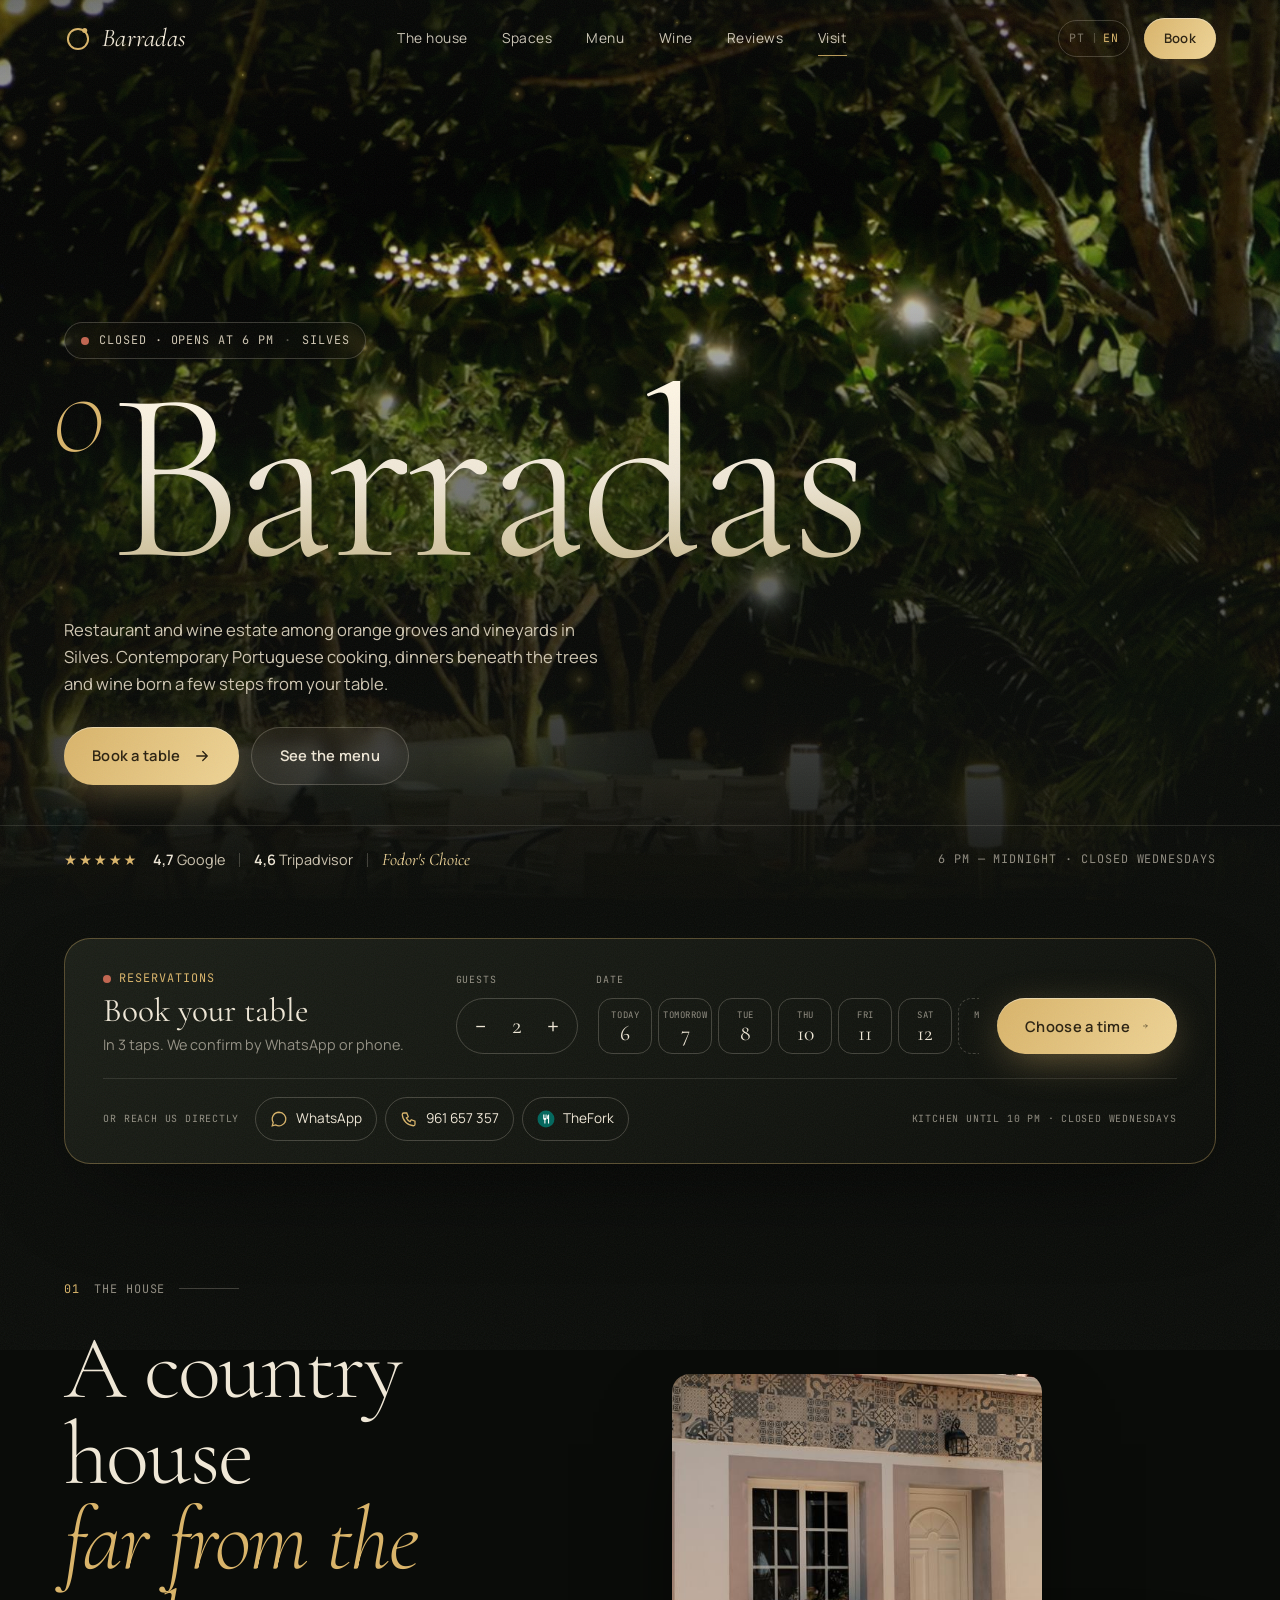
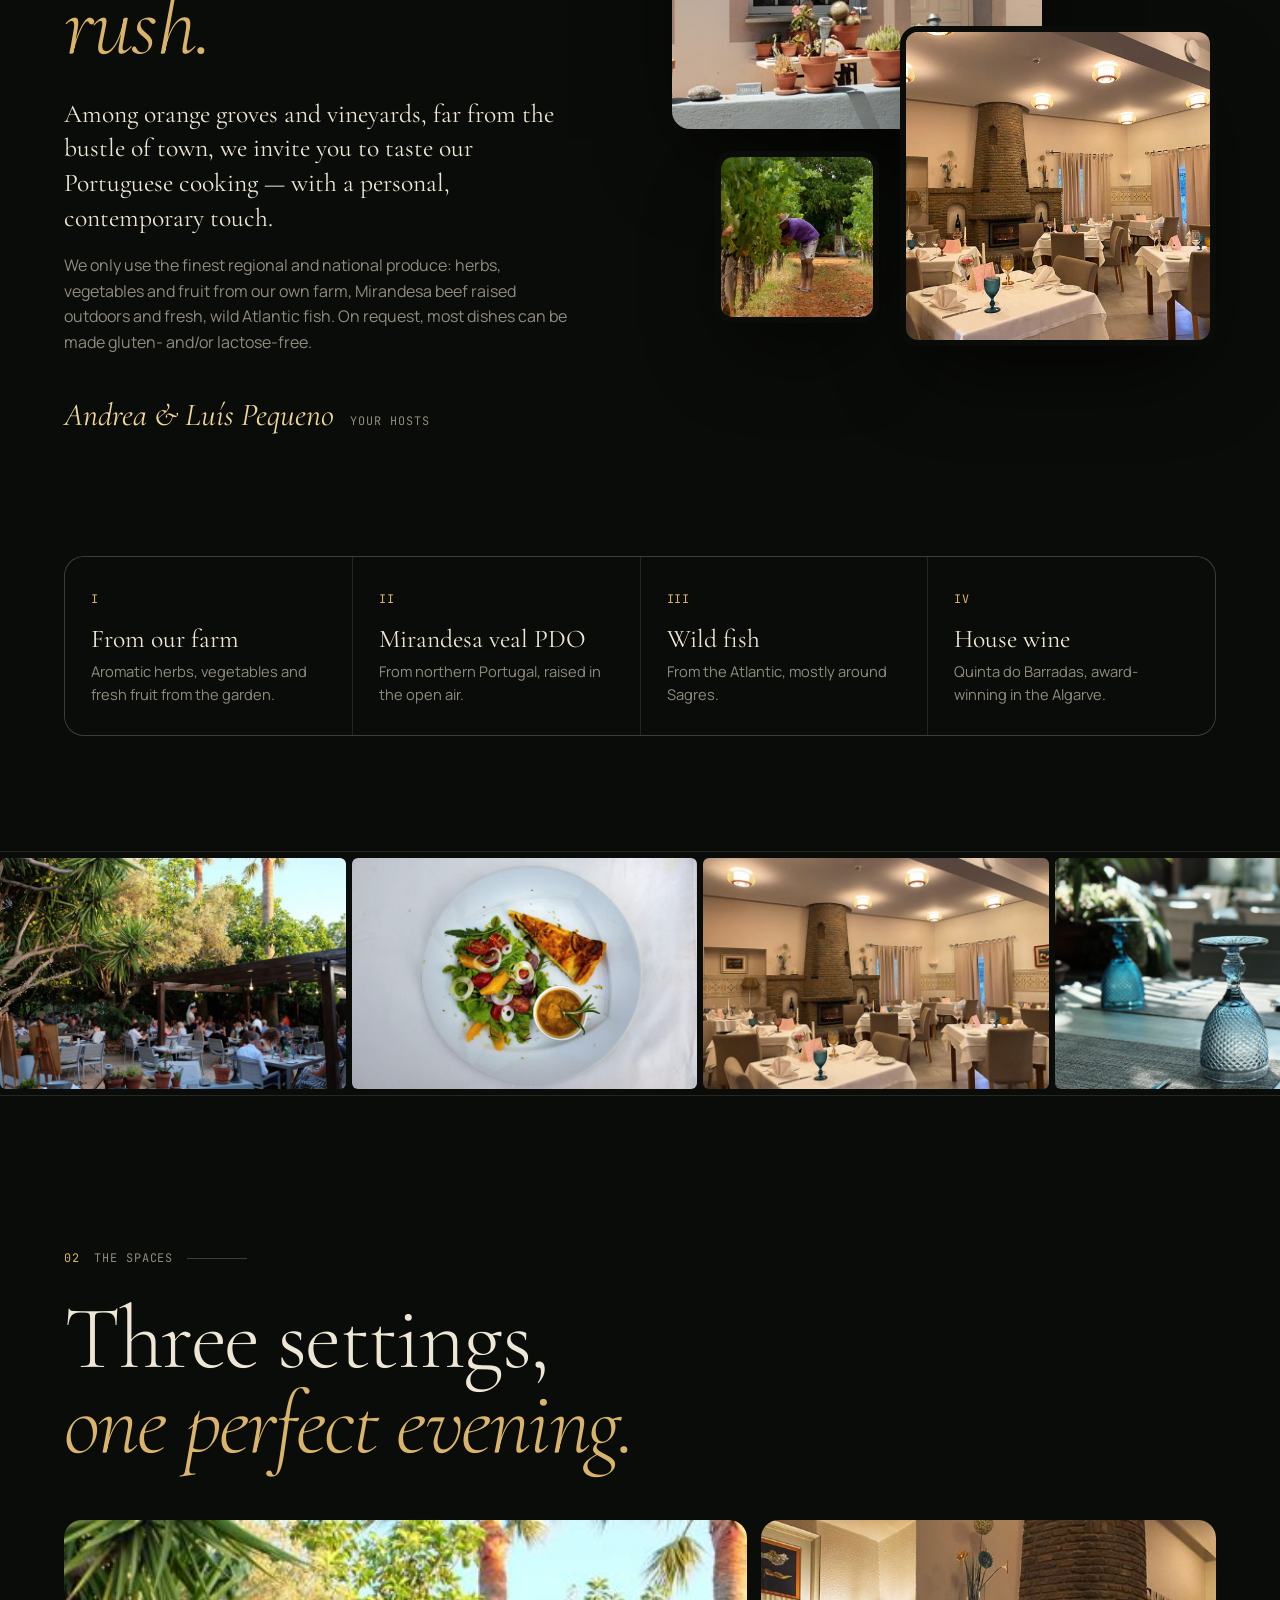
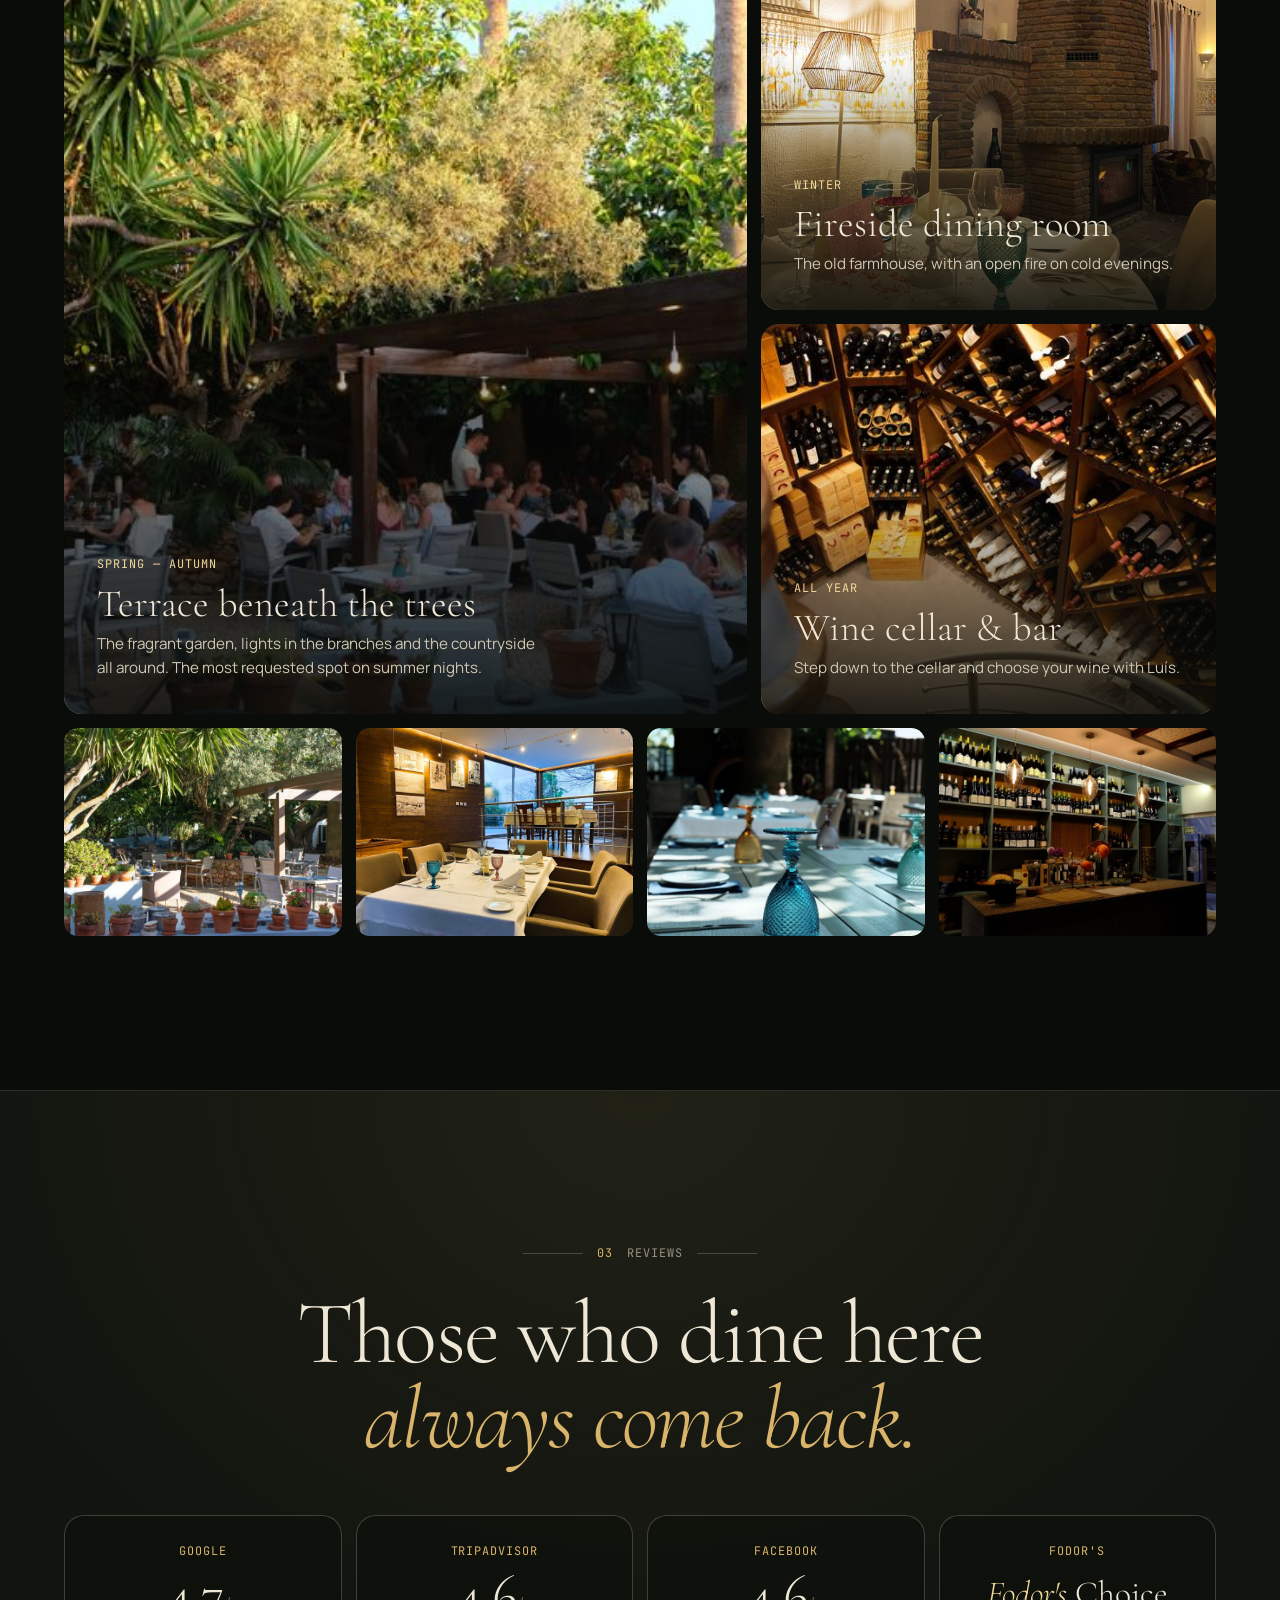
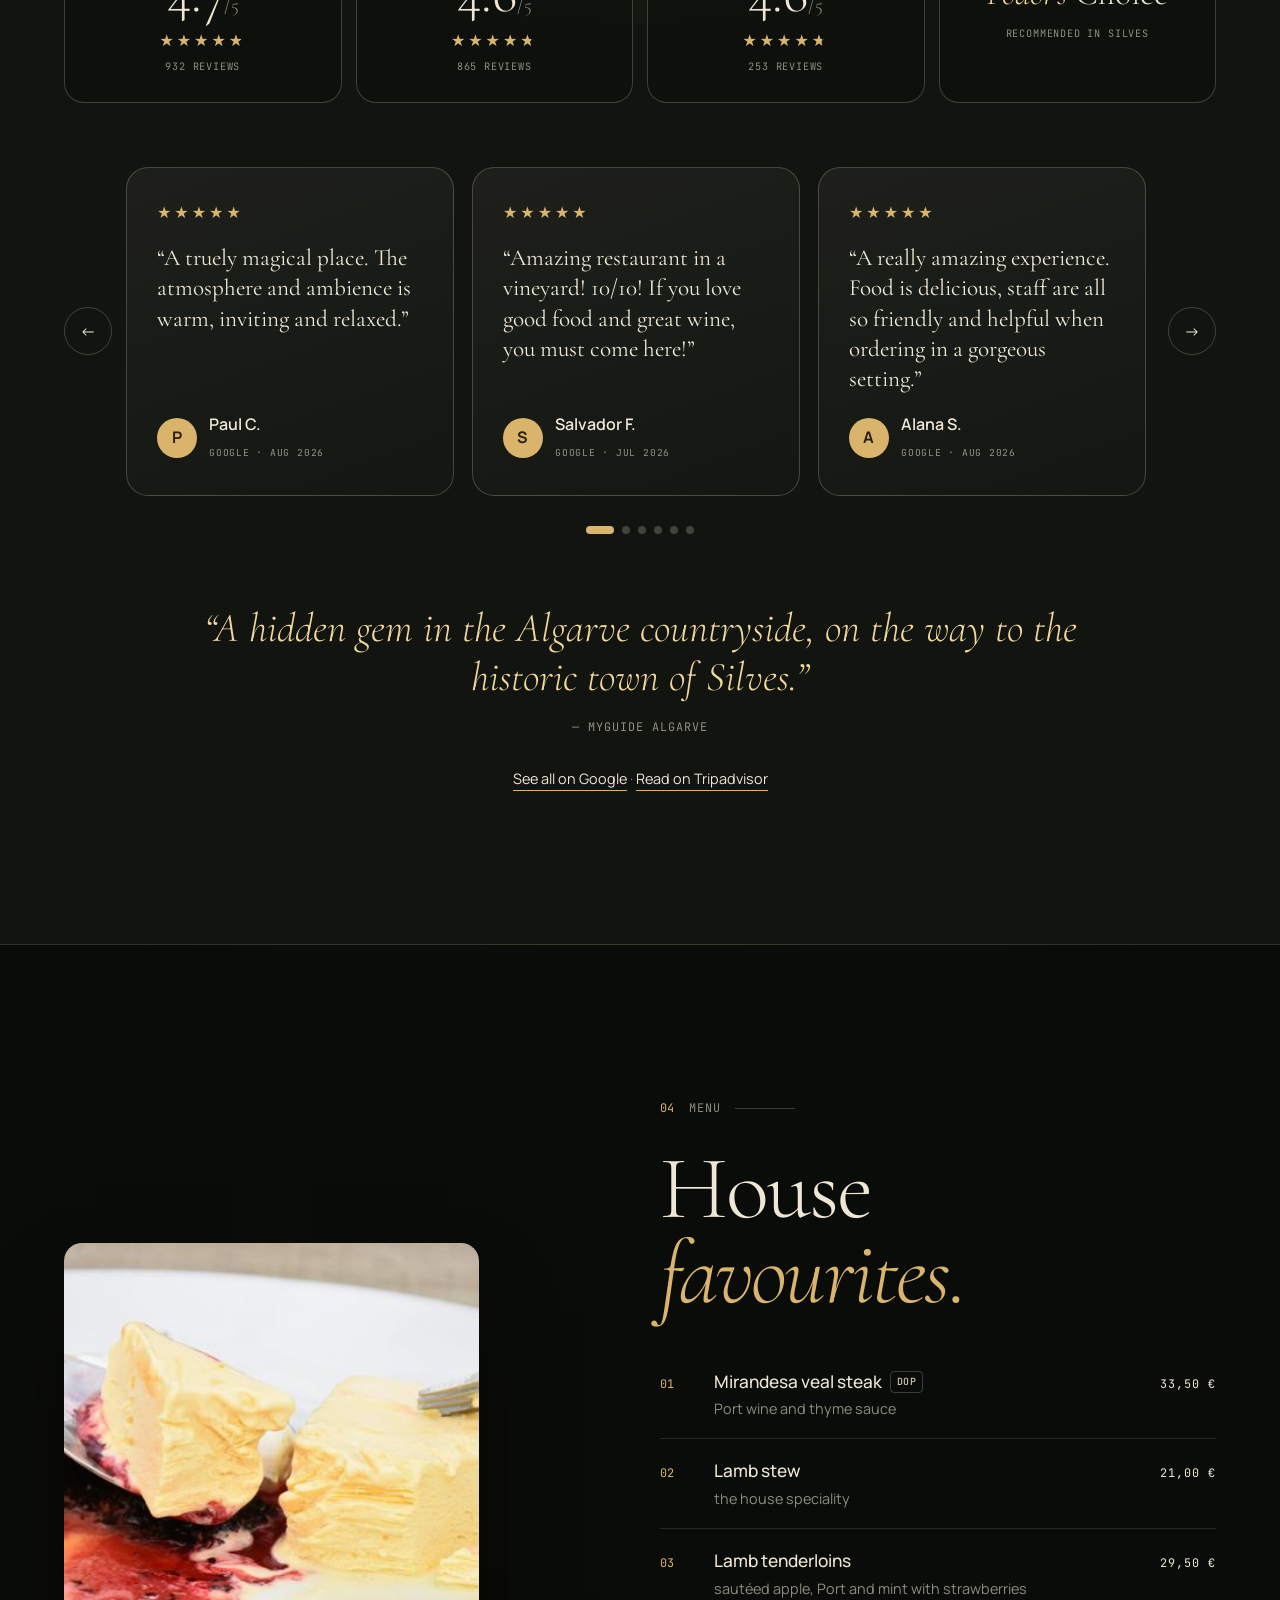
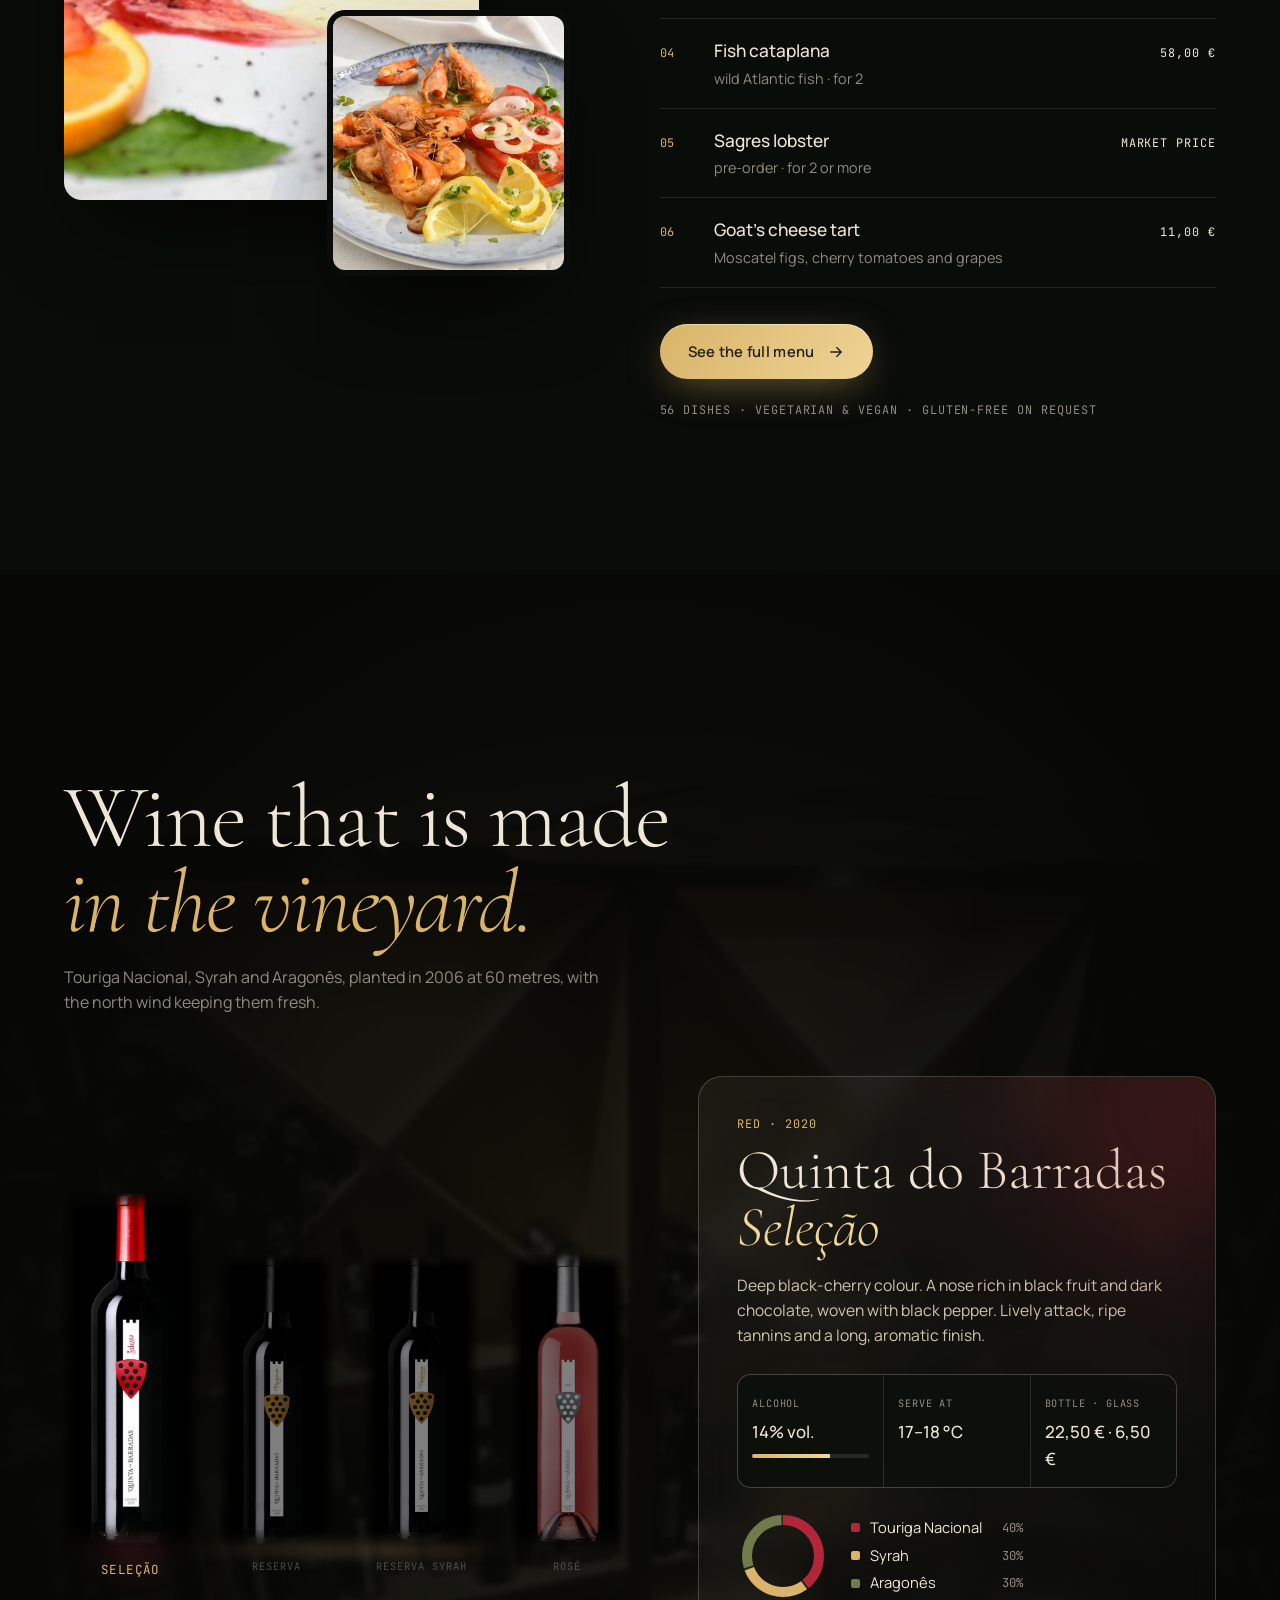
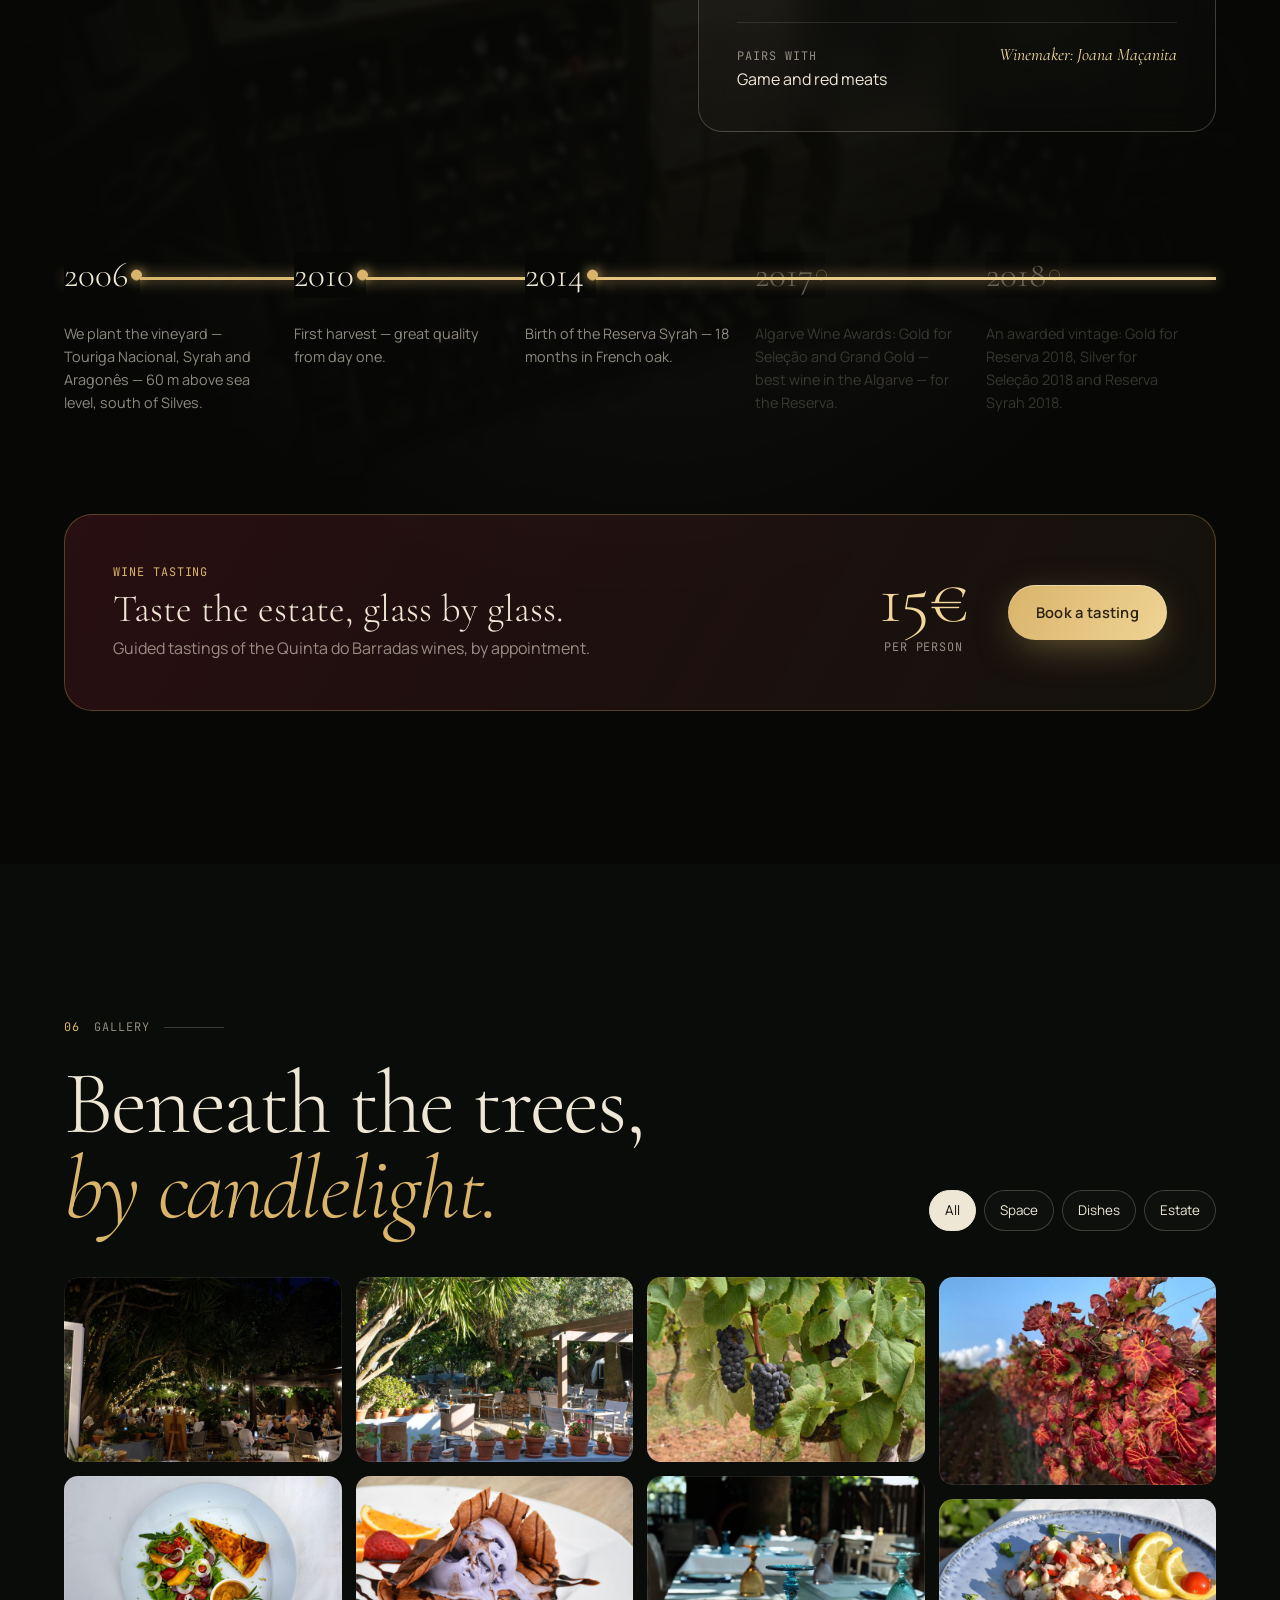
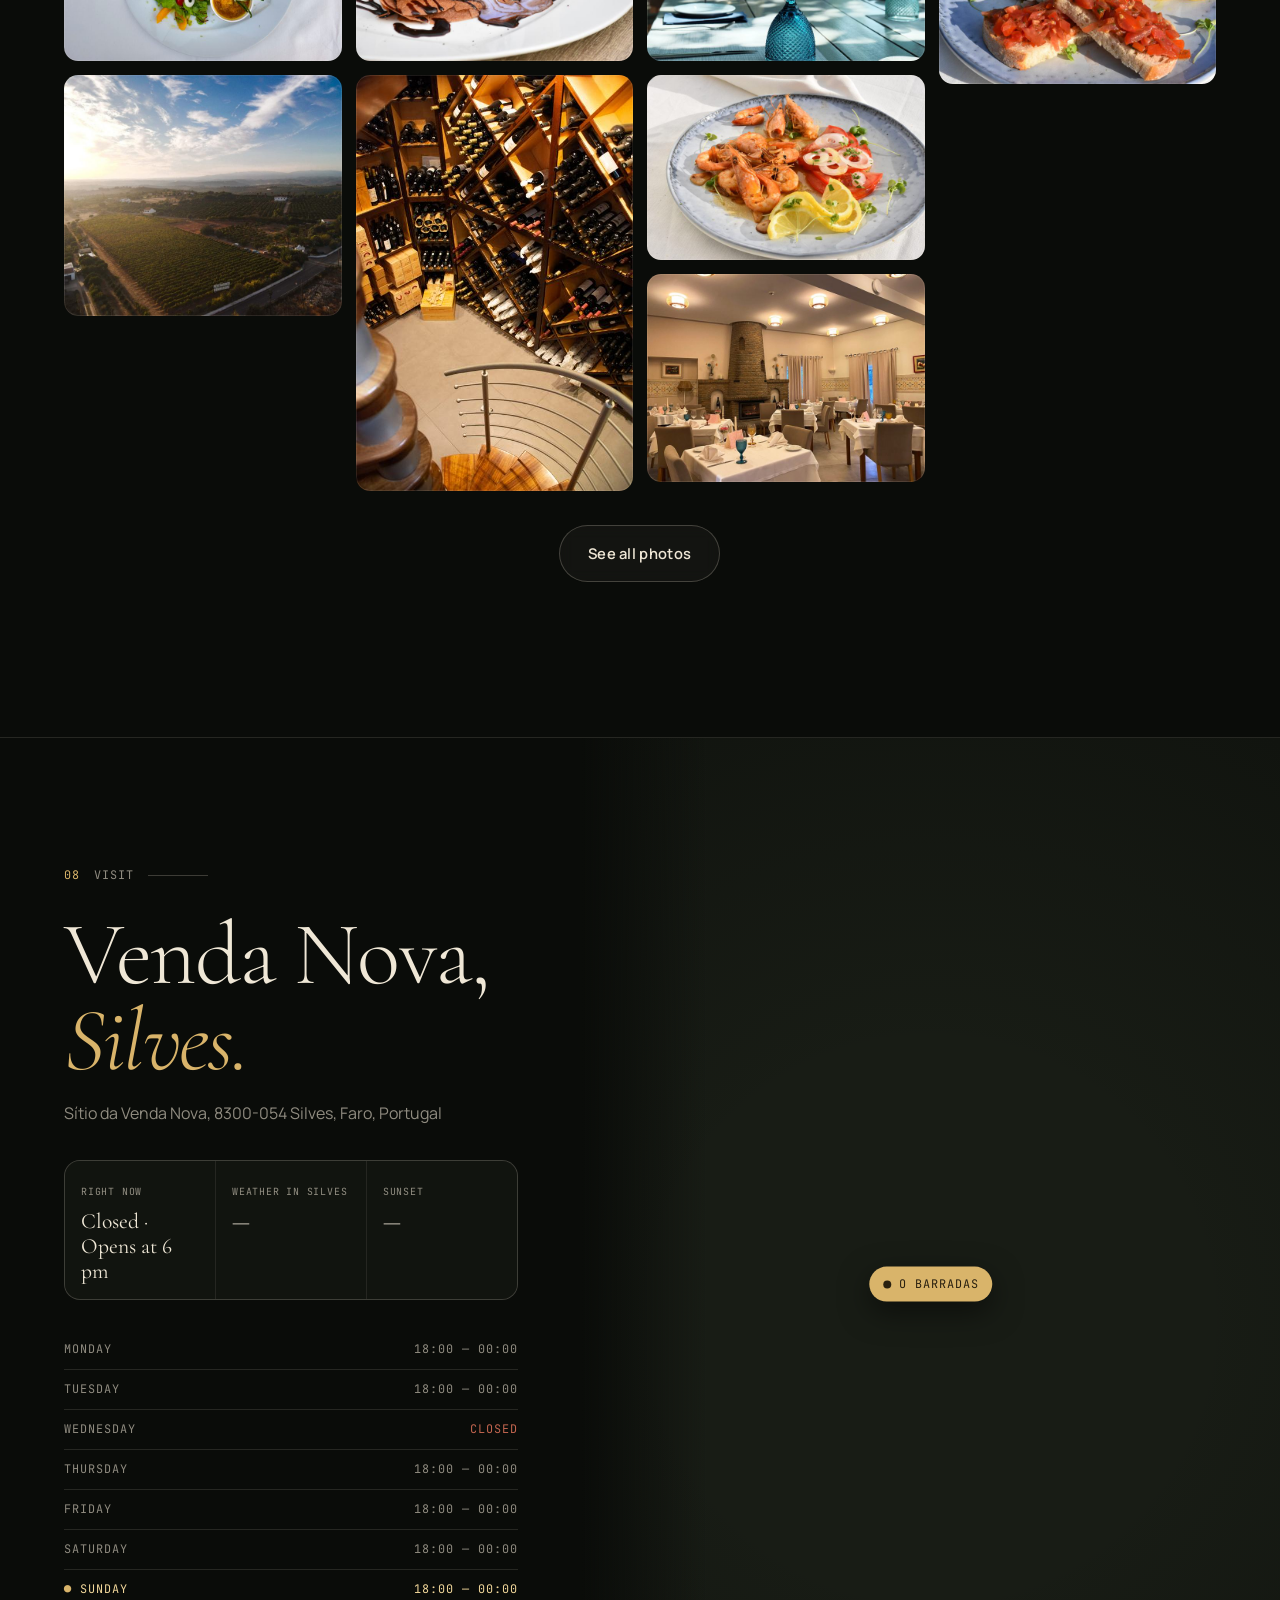
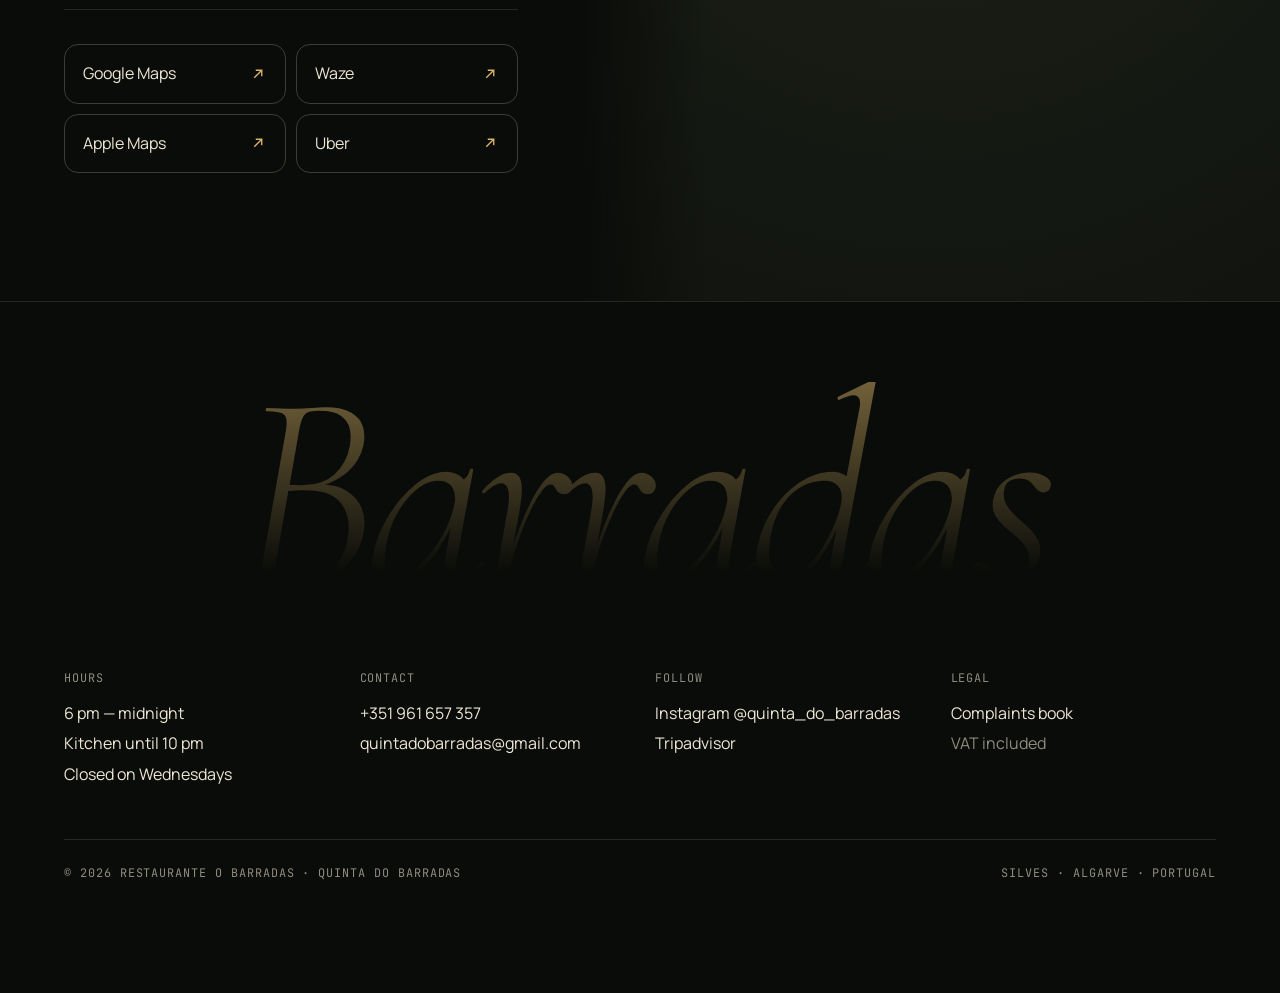
==== index.html @ fb58afef "feat: O Barradas — proposta de redesign (v3) Co-Authored-By: Claude Opus 5.5 <noreply@anthropic.com>" ====
<!doctype html>
<html lang="pt-PT">
<head>
<meta charset="utf-8">
<meta name="viewport" content="width=device-width, initial-scale=1, viewport-fit=cover">
<title>O Barradas — Restaurante & Quinta · Silves, Algarve</title>
<meta name="robots" content="noindex, nofollow">
<meta name="description" content="Restaurante O Barradas, entre laranjais e vinhas em Silves, Algarve. Cozinha portuguesa contemporânea, vitela Mirandesa DOP, peixe selvagem de Sagres e vinhos da Quinta do Barradas. Reserve mesa online.">
<meta name="theme-color" content="#0a0c09">
<meta property="og:title" content="O Barradas — Restaurante & Quinta · Silves">
<meta property="og:description" content="Jantar sob as árvores, entre laranjais e vinhas. Cozinha portuguesa contemporânea e vinhos da casa premiados.">
<meta property="og:image" content="img/jardim-noite.jpg">
<meta property="og:type" content="restaurant">
<link rel="icon" href="data:image/svg+xml,%3Csvg xmlns='http://www.w3.org/2000/svg' viewBox='0 0 64 64'%3E%3Ccircle cx='32' cy='32' r='30' fill='%230a0c09'/%3E%3Ccircle cx='32' cy='32' r='14' fill='none' stroke='%23d9b46a' stroke-width='4'/%3E%3Ccircle cx='42' cy='20' r='5' fill='%23d9b46a'/%3E%3C/svg%3E">
<link rel="preconnect" href="https://fonts.googleapis.com">
<link rel="preconnect" href="https://fonts.gstatic.com" crossorigin>
<link href="https://fonts.googleapis.com/css2?family=Cormorant+Garamond:ital,wght@0,300;0,400;0,500;1,300;1,400;1,500&family=Manrope:wght@300;400;500;600;700&family=JetBrains+Mono:wght@400;500&display=swap" rel="stylesheet">
<link rel="stylesheet" href="css/style.css">
<script type="application/ld+json">
{
  "@context": "https://schema.org",
  "@type": "Restaurant",
  "name": "O Barradas",
  "alternateName": "Restaurante O Barradas · Quinta do Barradas",
  "url": "https://www.obarradas.com/",
  "image": "https://www.obarradas.com/img/jardim-noite.jpg",
  "telephone": "+351961657357",
  "email": "quintadobarradas@gmail.com",
  "servesCuisine": ["Portuguesa", "Contemporânea", "Peixe e marisco", "Vegetariana", "Vegan"],
  "priceRange": "€€€",
  "acceptsReservations": "True",
  "hasMenu": "https://www.obarradas.com/#ementa",
  "address": {"@type": "PostalAddress", "streetAddress": "Sítio da Venda Nova", "postalCode": "8300-054", "addressLocality": "Silves", "addressRegion": "Faro", "addressCountry": "PT"},
  "geo": {"@type": "GeoCoordinates", "latitude": 37.1640208, "longitude": -8.4463096},
  "openingHoursSpecification": [{"@type": "OpeningHoursSpecification", "dayOfWeek": ["Monday","Tuesday","Thursday","Friday","Saturday","Sunday"], "opens": "18:00", "closes": "23:59"}],
  "sameAs": ["https://www.instagram.com/quinta_do_barradas/"]
}
</script>
</head>
<body class="page-home">
<div class="grain" aria-hidden="true"></div>
<div class="cursor" aria-hidden="true"><span></span></div>

<div class="loader" id="loader" aria-hidden="true">
  <div class="loader__mark"><svg viewBox="0 0 100 100"><circle class="ring" cx="50" cy="50" r="40"/><circle class="dot" cx="72" cy="22" r="7"/></svg></div>
  <div class="loader__word">Barradas</div>
  <div class="loader__meta mono"><span>Silves</span><span id="loadPct">000</span><span>Algarve</span></div>
</div>

<header class="nav" id="nav">
  <a href="#top" class="brand" aria-label="O Barradas — início">
    <svg viewBox="0 0 100 100" class="brand__mark"><circle cx="50" cy="50" r="36" fill="none" stroke="currentColor" stroke-width="7"/><circle cx="74" cy="20" r="9" fill="currentColor"/></svg>
    <span class="brand__name">Barradas</span>
  </a>
  <nav class="nav__links" aria-label="Principal">
    <a href="#sobre" data-sec="sobre" data-i18n="nav.about">A casa</a>
    <a href="#espaco" data-sec="espaco" data-i18n="nav.space">Espaço</a>
    <a href="ementa.html" data-sec="menu-page" data-i18n="nav.menu">Ementa</a>
    <a href="#vinhos" data-sec="vinhos" data-i18n="nav.wine">Vinhos</a>
    <a href="#opinioes" data-sec="opinioes" data-i18n="nav.reviews">Opiniões</a>
    <a href="#visitar" data-sec="visitar" data-i18n="nav.visit">Visitar</a>
  </nav>
  <div class="nav__right">
    <button class="lang" id="langBtn" aria-label="Mudar idioma"><span data-l="pt">PT</span><i></i><span data-l="en">EN</span></button>
    <a href="#reservar" class="btn btn--gold btn--sm magnetic" data-i18n="cta.book">Reservar</a>
    <button class="burger" id="burger" aria-label="Menu"><span></span><span></span></button>
  </div>
</header>
<div class="drawer" id="drawer">
  <a href="#sobre" data-i18n="nav.about">A casa</a>
  <a href="#espaco" data-i18n="nav.space">Espaço</a>
  <a href="ementa.html" data-i18n="nav.menu">Ementa</a>
  <a href="#vinhos" data-i18n="nav.wine">Vinhos</a>
  <a href="#opinioes" data-i18n="nav.reviews">Opiniões</a>
  <a href="#reservar" data-i18n="cta.book">Reservar</a>
  <a href="#visitar" data-i18n="nav.visit">Visitar</a>
</div>


<main id="top">

<!-- 1 · HERO -->
<section class="hero" id="hero">
  <div class="hero__media"><picture><source media="(max-width: 700px)" srcset="img/m/jardim-noite-portrait.jpg"><img src="img/jardim-noite.jpg" alt="Esplanada do Barradas à noite, sob árvores iluminadas" fetchpriority="high"></picture></div>
  <canvas class="hero__fx" id="fireflies"></canvas>
  <div class="hero__veil"></div>

  <div class="hero__content">
    <p class="hero__status reveal-up mono"><i class="pulse" id="statusDot"></i><span id="statusText">—</span><span class="sep hide-sm">·</span><span class="hide-sm" id="weather">Silves</span></p>
    <h1 class="hero__title" aria-label="O Barradas"><span class="hero__o">O</span><span class="split" data-split>Barradas</span></h1>
    <p class="hero__lead reveal-up" data-i18n="hero.lead">Restaurante e quinta entre laranjais e vinhas, em Silves. Cozinha portuguesa contemporânea, jantares sob as árvores e o vinho que nasce a poucos metros da mesa.</p>
    <div class="hero__ctas reveal-up">
      <a href="#reservar" class="btn btn--gold magnetic"><span data-i18n="cta.table">Reservar mesa</span><svg viewBox="0 0 24 24"><path d="M5 12h14M13 6l6 6-6 6"/></svg></a>
      <a href="ementa.html" class="btn btn--ghost magnetic" data-i18n="cta.menu">Ver a ementa</a>
    </div>
  </div>

  <div class="hero__foot">
    <a href="#opinioes" class="hero__proof">
      <span class="hero__stars">★★★★★</span>
      <span><b>4,7</b> Google</span><i></i><span><b>4,6</b> Tripadvisor</span><i class="hide-sm"></i><span class="hide-sm"><em>Fodor's Choice</em></span>
    </a>
    <span class="mono dim hide-sm" data-i18n="hero.hours">18:00 — 00:00 · encerra à quarta</span>
  </div>
</section>

<!-- ===== Reserva rápida (logo após o hero) ===== -->
<section class="qb" id="reservar" aria-labelledby="qbTitle">
  <div class="qb__card">
    <div class="qb__head">
      <p class="mono gold"><i class="pulse" id="qbDot"></i> <span id="qbStatus" data-i18n="qb.k">Reservas</span></p>
      <h2 id="qbTitle" data-i18n="qb.t">Reserve a sua mesa</h2>
      <p class="dim qb__sub" data-i18n="qb.d">Em 3 toques. Confirmamos por WhatsApp ou telefone.</p>
    </div>
    <div class="qb__form">
      <div class="qb__field">
        <span class="mono" data-i18n="book.people">Pessoas</span>
        <div class="stepper stepper--sm">
          <button type="button" data-qstep="-1" aria-label="Menos pessoas">−</button>
          <output id="qbPax" aria-live="polite">2</output>
          <button type="button" data-qstep="1" aria-label="Mais pessoas">+</button>
        </div>
      </div>
      <div class="qb__field qb__field--days">
        <span class="mono" data-i18n="book.date">Data</span>
        <div class="qb__days" id="qbDays" role="radiogroup" aria-label="Data"></div>
      </div>
      <button type="button" class="btn btn--gold qb__go" data-open-book><span data-i18n="qb.go">Escolher hora</span><svg viewBox="0 0 24 24"><path d="M5 12h14M13 6l6 6-6 6"/></svg></button>
    </div>
    <div class="qb__alt">
      <span class="mono qb__or hide-sm" data-i18n="qb.or">Ou fale connosco</span>
      <a href="https://wa.me/351961657357" target="_blank" rel="noopener"><svg viewBox="0 0 24 24"><path d="M12 3a9 9 0 0 0-7.7 13.6L3 21l4.5-1.2A9 9 0 1 0 12 3z"/></svg><span data-i18n="alt.wa2">WhatsApp</span></a>
      <a href="tel:+351961657357"><svg viewBox="0 0 24 24"><path d="M5 4h4l2 5-2.5 1.5a11 11 0 0 0 5 5L15 13l5 2v4a2 2 0 0 1-2 2A16 16 0 0 1 3 6a2 2 0 0 1 2-2"/></svg><span class="hide-sm">961 657 357</span><span class="show-sm" data-i18n="alt.call">Ligar</span></a>
      <a href="#" data-thefork><svg viewBox="0 0 32 32"><circle cx="16" cy="16" r="15" fill="#00665C"/><path d="M11 8v7a3 3 0 0 0 2 2.8V24h2v-6.2A3 3 0 0 0 17 15V8h-1.5v6h-1V8h-1v6h-1V8zM21 8c-1.7 0-3 2.2-3 5v3h1.5v8h2V8z" fill="#fff"/></svg><span>TheFork</span></a>
      <span class="mono qb__note hide-sm" data-i18n="qb.note">Cozinha até às 22h · Encerra à quarta</span>
    </div>
  </div>
</section>


<!-- 2 · SOBRE -->
<section class="about" id="sobre">
  <div class="about__grid">
    <div class="about__text">
      <p class="label mono"><span>01</span> <span data-i18n="about.label">A casa</span></p>
      <h2 class="display" data-i18n-html="about.title">Uma casa de campo<br><em>longe da pressa.</em></h2>
      <p class="about__lead" data-i18n="about.p1">Entre os laranjais e as vinhas, longe da azáfama da cidade, convidamo-lo a saborear a nossa cozinha portuguesa, com um toque pessoal e contemporâneo.</p>
      <p class="dim" data-i18n="about.p2">Usamos apenas os melhores produtos regionais e nacionais: ervas, vegetais e fruta da nossa própria quinta, carne Mirandesa criada ao ar livre e peixe fresco e selvagem do Atlântico. A pedido, grande parte dos pratos pode ser feita sem glúten e/ou sem lactose.</p>
      <div class="about__sign"><span class="script">Andrea &amp; Luís Pequeno</span><span class="mono dim" data-i18n="about.sign">os anfitriões</span></div>
    </div>
    <div class="about__photos">
      <figure class="ph ph--a"><img src="img/fachada.jpg" srcset="img/s/fachada.jpg 720w, img/fachada.jpg 1800w" sizes="(max-width: 900px) 92vw, 45vw" alt="A casa de campo do Barradas" loading="lazy"></figure>
      <figure class="ph ph--b"><img src="img/sala-lareira.jpg" srcset="img/s/sala-lareira.jpg 720w, img/sala-lareira.jpg 1800w" sizes="(max-width: 900px) 92vw, 45vw" alt="Sala interior com lareira" loading="lazy"></figure>
      <figure class="ph ph--c"><img src="img/s/vinha-trabalho.jpg" alt="Trabalho manual na vinha" loading="lazy"></figure>
    </div>
  </div>

  <div class="pillars">
    <div class="pillar"><span class="pillar__n mono">I</span><h3 data-i18n="p1.t">Da nossa quinta</h3><p data-i18n="p1.d">Ervas aromáticas, vegetais e fruta fresca da horta.</p></div>
    <div class="pillar"><span class="pillar__n mono">II</span><h3 data-i18n="p2.t">Vitela Mirandesa DOP</h3><p data-i18n="p2.d">Do Norte de Portugal, criada ao ar livre.</p></div>
    <div class="pillar"><span class="pillar__n mono">III</span><h3 data-i18n="p3.t">Peixe selvagem</h3><p data-i18n="p3.d">Do Atlântico, sobretudo da zona de Sagres.</p></div>
    <div class="pillar"><span class="pillar__n mono">IV</span><h3 data-i18n="p4.t">Vinho da casa</h3><p data-i18n="p4.d">Quinta do Barradas, premiado no Algarve.</p></div>
  </div>
</section>

<!-- faixa de fotos -->
<div class="strip" aria-hidden="true"><div class="strip__track" id="strip"></div></div>

<!-- 3 · ESPAÇO -->
<section class="space" id="espaco">
  <div class="sec-head">
    <p class="label mono"><span>02</span> <span data-i18n="space.label">O espaço</span></p>
    <h2 class="display" data-i18n-html="space.title">Três ambientes,<br><em>uma noite perfeita.</em></h2>
  </div>
  <div class="rooms">
    <article class="room room--big">
      <img src="img/esplanada-cheia.jpg" srcset="img/s/esplanada-cheia.jpg 720w, img/esplanada-cheia.jpg 1800w" sizes="(max-width: 900px) 92vw, 45vw" alt="" loading="lazy">
      <div class="room__txt"><span class="mono" data-i18n="r1.k">Primavera — outono</span><h3 data-i18n="r1.t">Esplanada sob as árvores</h3><p data-i18n="r1.d">O jardim perfumado, as luzes nas copas e o campo à volta. O lugar mais pedido das noites de verão.</p></div>
    </article>
    <article class="room">
      <img src="img/sala-lareira-2.jpg" srcset="img/s/sala-lareira-2.jpg 720w, img/sala-lareira-2.jpg 1800w" sizes="(max-width: 900px) 92vw, 45vw" alt="" loading="lazy">
      <div class="room__txt"><span class="mono" data-i18n="r2.k">Inverno</span><h3 data-i18n="r2.t">Sala com lareira</h3><p data-i18n="r2.d">A antiga casa de campo, com a lareira acesa nas noites frias.</p></div>
    </article>
    <article class="room">
      <img src="img/garrafeira-escada.jpg" srcset="img/s/garrafeira-escada.jpg 720w, img/garrafeira-escada.jpg 1800w" sizes="(max-width: 900px) 92vw, 45vw" alt="" loading="lazy">
      <div class="room__txt"><span class="mono" data-i18n="r3.k">Todo o ano</span><h3 data-i18n="r3.t">Garrafeira &amp; bar</h3><p data-i18n="r3.d">Desça à adega e escolha o vinho com o Luís.</p></div>
    </article>
  </div>
  <div class="space__more">
    <figure><img src="img/s/esplanada-dia.jpg" alt="" loading="lazy"></figure>
    <figure><img src="img/s/sala-exposicao.jpg" alt="" loading="lazy"></figure>
    <figure><img src="img/s/mesa-azul.jpg" alt="" loading="lazy"></figure>
    <figure><img src="img/s/bar-vinhos.jpg" alt="" loading="lazy"></figure>
  </div>
</section>

<!-- 4 · OPINIÕES -->
<section class="reviews" id="opinioes">
  <div class="sec-head sec-head--center">
    <p class="label label--center mono"><span>03</span> <span data-i18n="rev.label">Opiniões</span></p>
    <h2 class="display" data-i18n-html="rev.title">Quem janta cá<br><em>volta sempre.</em></h2>
  </div>
  <div class="ratings" id="ratings"></div>
  <div class="revs">
    <button class="revs__nav" data-dir="-1" aria-label="Anterior">←</button>
    <div class="revs__track" id="revTrack"></div>
    <button class="revs__nav" data-dir="1" aria-label="Seguinte">→</button>
  </div>
  <div class="revs__dots" id="revDots"></div>
  <blockquote class="pressq" id="pressQuote"></blockquote>
  <p class="reviews__more"><a id="moreGoogle" target="_blank" rel="noopener" data-i18n="rev.g">Ver todas no Google</a> · <a id="moreTrip" target="_blank" rel="noopener" data-i18n="rev.t">Ler no Tripadvisor</a></p>
</section>

<!-- 5 · EMENTA (destaques) -->
<section class="sig" id="ementa">
  <div class="sig__media">
    <img src="img/sobremesa-semifrio.jpg" srcset="img/s/sobremesa-semifrio.jpg 720w, img/sobremesa-semifrio.jpg 1800w" sizes="(max-width: 900px) 92vw, 45vw" alt="" loading="lazy" class="sig__img sig__img--a">
    <img src="img/s/camaroes.jpg" alt="" loading="lazy" class="sig__img sig__img--b">
  </div>
  <div class="sig__body">
    <p class="label mono"><span>04</span> <span data-i18n="sig.label">Ementa</span></p>
    <h2 class="display" data-i18n-html="sig.title">Os favoritos<br><em>da casa.</em></h2>
    <ul class="siglist" id="sigList"></ul>
    <div class="sig__ctas">
      <a href="ementa.html" class="btn btn--gold magnetic"><span data-i18n="sig.cta">Ver ementa completa</span><svg viewBox="0 0 24 24"><path d="M5 12h14M13 6l6 6-6 6"/></svg></a>
      <span class="mono dim" data-i18n="sig.note">56 pratos · vegetariano & vegan · sem glúten a pedido</span>
    </div>
  </div>
</section>

<!-- 6 · VINHOS -->
<section class="wine" id="vinhos">
  <div class="wine__bg"><img src="img/garrafeira.jpg" alt="" loading="lazy"></div>
  <div class="wine__inner">
    <div class="wine__head">
      <p class="label mono"><span>05</span> <span data-i18n="wine.label">Quinta do Barradas</span></p>
      <h2 class="display" data-i18n-html="wine.title">Vinho que se faz<br><em>na vinha.</em></h2>
      <p data-i18n="wine.sub">Touriga Nacional, Syrah e Aragonês, plantadas em 2006 a 60 metros de altitude, com o vento norte a guardar a frescura.</p>
    </div>
    <div class="wine__stage">
      <div class="bottles" id="bottles"></div>
      <div class="wine__card" id="wineCard"></div>
    </div>
    <div class="timeline" id="timeline"></div>
    <div class="tasting">
      <div>
        <p class="mono gold" data-i18n="tast.k">Provas de vinho</p>
        <h3 data-i18n="tast.t">Prove a quinta, copo a copo.</h3>
        <p class="dim" data-i18n="tast.d">Provas guiadas dos vinhos Quinta do Barradas, mediante marcação.</p>
      </div>
      <div class="tasting__price"><span class="display">15€</span><span class="mono dim" data-i18n="tast.pp">por pessoa</span></div>
      <a href="#reservar" class="btn btn--gold magnetic" data-book="tasting" data-i18n="tast.cta">Marcar prova</a>
    </div>
  </div>
</section>

<!-- 7 · GALERIA -->
<section class="gallery" id="galeria">
  <div class="gallery__head">
    <p class="label mono"><span>06</span> <span data-i18n="gal.label">Galeria</span></p>
    <h2 class="display" data-i18n-html="gal.title">Sob as árvores,<br><em>à luz das velas.</em></h2>
    <div class="chips" id="galChips">
      <button class="chip is-on" data-g="all" data-i18n="gal.all">Tudo</button>
      <button class="chip" data-g="espaco" data-i18n="gal.space">Espaço</button>
      <button class="chip" data-g="pratos" data-i18n="gal.dishes">Pratos</button>
      <button class="chip" data-g="quinta" data-i18n="gal.farm">Quinta</button>
    </div>
  </div>
  <div class="masonry" id="masonry"></div>
  <div class="gallery__foot"><button class="btn btn--ghost" id="galMore" data-i18n="gal.more">Ver todas as fotografias</button></div>
</section>

<!-- ===== Visitar ===== -->
<section class="visit" id="visitar">
  <div class="visit__info">
    <p class="label mono"><span>08</span> <span data-i18n="visit.label">Visitar</span></p>
    <h2 class="display" data-i18n-html="visit.title">Venda Nova,<br><em>Silves.</em></h2>
    <p class="dim">Sítio da Venda Nova, 8300-054 Silves, Faro, Portugal</p>

    <div class="now" id="nowCard">
      <div class="now__cell"><span class="mono dim" data-i18n="now.status">Agora</span><b id="nowStatus">—</b></div>
      <div class="now__cell"><span class="mono dim" data-i18n="now.weather">Tempo em Silves</span><b id="nowWeather">—</b></div>
      <div class="now__cell"><span class="mono dim" data-i18n="now.sunset">Pôr do sol</span><b id="nowSunset">—</b></div>
    </div>

    <ul class="hours mono" id="hours"></ul>

    <div class="routes">
      <a class="route" id="rGoogle" target="_blank" rel="noopener"><span>Google Maps</span><svg viewBox="0 0 24 24"><path d="M7 17 17 7M9 7h8v8"/></svg></a>
      <a class="route" id="rWaze" target="_blank" rel="noopener"><span>Waze</span><svg viewBox="0 0 24 24"><path d="M7 17 17 7M9 7h8v8"/></svg></a>
      <a class="route" id="rApple" target="_blank" rel="noopener"><span>Apple Maps</span><svg viewBox="0 0 24 24"><path d="M7 17 17 7M9 7h8v8"/></svg></a>
      <a class="route" id="rUber" target="_blank" rel="noopener"><span>Uber</span><svg viewBox="0 0 24 24"><path d="M7 17 17 7M9 7h8v8"/></svg></a>
    </div>
  </div>
  <div class="visit__map">
    <iframe id="map" title="Mapa — O Barradas" loading="lazy" referrerpolicy="no-referrer-when-downgrade"></iframe>
    <div class="map__pin mono"><i></i>O Barradas</div>
  </div>
</section>


</main>
<!-- ===== Booking sheet (todas as páginas) ===== -->
<div class="sheet" id="bookSheet" role="dialog" aria-modal="true" aria-labelledby="sheetTitle" hidden>
  <div class="sheet__backdrop" data-close-sheet></div>
  <div class="sheet__panel" tabindex="-1">
    <div class="sheet__grab" data-grab><span></span></div>
    <div class="sheet__head">
      <div><p class="mono gold" data-i18n="sheet.k">Reservas</p><h2 id="sheetTitle" data-i18n="sheet.t">Reservar mesa</h2></div>
      <button class="sheet__x" data-close-sheet aria-label="Fechar">✕</button>
    </div>
    <form class="console" id="bookForm" novalidate>
      <div class="console__top mono">
        <span><i class="pulse"></i> <span data-i18n="book.console">Pedido de reserva</span></span>
        <span class="seg" id="bookType">
          <button type="button" class="is-on" data-t="dinner" data-i18n="book.dinner">Jantar</button>
          <button type="button" data-t="tasting" data-i18n="book.tasting">Prova de vinhos</button>
        </span>
      </div>

      <div class="field">
        <label class="mono" data-i18n="book.people">Pessoas</label>
        <div class="stepper">
          <button type="button" data-step="-1" aria-label="menos">−</button>
          <output id="pax">2</output>
          <button type="button" data-step="1" aria-label="mais">+</button>
        </div>
      </div>

      <div class="field">
        <label class="mono" data-i18n="book.date">Data</label>
        <div class="days" id="days"></div>
      </div>

      <div class="field">
        <label class="mono" data-i18n="book.time">Hora</label>
        <div class="slots" id="slots"></div>
      </div>

      <div class="field field--row">
        <div><label class="mono" for="bName" data-i18n="book.name">Nome</label><input id="bName" required autocomplete="name"></div>
        <div><label class="mono" for="bPhone" data-i18n="book.phone">Telemóvel</label><input id="bPhone" type="tel" inputmode="tel" required autocomplete="tel"></div>
      </div>
      <div class="field">
        <label class="mono" data-i18n="book.prefs">Preferências</label>
        <div class="chips chips--sm" id="prefs">
          <button type="button" class="chip" data-p="esplanada" data-i18n="pref.out">Esplanada</button>
          <button type="button" class="chip" data-p="sala" data-i18n="pref.in">Sala interior</button>
          <button type="button" class="chip" data-p="sem glúten" data-i18n="f.gf">Sem glúten</button>
          <button type="button" class="chip" data-p="sem lactose" data-i18n="f.lf">Sem lactose</button>
          <button type="button" class="chip" data-p="criança" data-i18n="pref.kid">Com crianças</button>
          <button type="button" class="chip" data-p="celebração" data-i18n="pref.cel">Celebração</button>
        </div>
        <textarea id="bNotes" rows="2" placeholder="Pedido especial: lagosta de Sagres, cataplana, peixe ao sal…" data-i18n-ph="book.notes"></textarea>
      </div>

      <div class="console__summary mono" id="summary"></div>
      <div class="console__actions sheet__foot">
        <button type="submit" class="btn btn--gold btn--block magnetic" data-via="wa">
          <svg viewBox="0 0 24 24"><path d="M12 3a9 9 0 0 0-7.7 13.6L3 21l4.5-1.2A9 9 0 1 0 12 3z"/></svg>
          <span data-i18n="book.wa">Enviar por WhatsApp</span>
        </button>
        <button type="submit" class="btn btn--ghost btn--block" data-via="mail" data-i18n="book.mail">Enviar por email</button>
      </div>
      <p class="console__err mono" id="bookErr" role="alert"></p>
    </form>
    <div class="sheet__alt">
      <a href="https://wa.me/351961657357" target="_blank" rel="noopener" class="mini"><svg viewBox="0 0 24 24"><path d="M12 3a9 9 0 0 0-7.7 13.6L3 21l4.5-1.2A9 9 0 1 0 12 3z"/></svg><span data-i18n="alt.wa">WhatsApp</span></a>
      <a href="tel:+351961657357" class="mini"><svg viewBox="0 0 24 24"><path d="M5 4h4l2 5-2.5 1.5a11 11 0 0 0 5 5L15 13l5 2v4a2 2 0 0 1-2 2A16 16 0 0 1 3 6a2 2 0 0 1 2-2"/></svg><span data-i18n="alt.call">Ligar</span></a>
      <a href="#" class="mini" data-thefork><svg viewBox="0 0 32 32"><circle cx="16" cy="16" r="15" fill="#00665C"/><path d="M11 8v7a3 3 0 0 0 2 2.8V24h2v-6.2A3 3 0 0 0 17 15V8h-1.5v6h-1V8h-1v6h-1V8zM21 8c-1.7 0-3 2.2-3 5v3h1.5v8h2V8z" fill="#fff"/></svg><span>TheFork</span></a>
    </div>
  </div>
</div>
  <div class="sent" id="sent" hidden>
    <div class="sent__box">
      <svg viewBox="0 0 52 52" class="check"><circle cx="26" cy="26" r="24"/><path d="M15 27l7 7 15-16"/></svg>
      <h3 data-i18n="sent.t">Pedido preparado</h3>
      <p class="dim" data-i18n="sent.d">Envie a mensagem que abrimos para si. A reserva fica confirmada quando lhe respondermos.</p>
      <div class="sent__actions">
        <a class="btn btn--ghost" id="icsBtn" download="barradas.ics" data-i18n="sent.cal">Adicionar ao calendário</a>
        <button class="btn btn--gold" id="sentClose" data-i18n="sent.ok">Feito</button>
      </div>
    </div>
  </div>
<!-- ===== Footer ===== -->
<footer class="foot">
  <div class="foot__big" aria-hidden="true">Barradas</div>
  <div class="foot__grid">
    <div>
      <p class="mono dim" data-i18n="foot.hours">Horário</p>
      <p data-i18n-html="foot.hoursv">18:00 — 00:00<br>Cozinha até às 22:00<br>Encerra à quarta-feira</p>
    </div>
    <div>
      <p class="mono dim" data-i18n="foot.contact">Contacto</p>
      <p><a href="tel:+351961657357">+351 961 657 357</a><br><a href="mailto:quintadobarradas@gmail.com">quintadobarradas@gmail.com</a></p>
    </div>
    <div>
      <p class="mono dim" data-i18n="foot.follow">Seguir</p>
      <p><a href="https://www.instagram.com/quinta_do_barradas/" target="_blank" rel="noopener">Instagram @quinta_do_barradas</a><br><a id="fTrip" target="_blank" rel="noopener">Tripadvisor</a></p>
    </div>
    <div>
      <p class="mono dim">Legal</p>
      <p><a href="https://www.livroreclamacoes.pt/" target="_blank" rel="noopener" data-i18n="foot.complaints">Livro de reclamações</a><br><span class="dim" data-i18n="foot.vat">IVA incluído à taxa em vigor</span></p>
    </div>
  </div>
  <div class="foot__base mono dim"><span>© <span id="yr"></span> Restaurante O Barradas · Quinta do Barradas</span><span>Silves · Algarve · Portugal</span></div>
</footer>

<!-- Mobile dock -->
<nav class="dock" aria-label="Ações rápidas">
  <a href="tel:+351961657357"><svg viewBox="0 0 24 24"><path d="M5 4h4l2 5-2.5 1.5a11 11 0 0 0 5 5L15 13l5 2v4a2 2 0 0 1-2 2A16 16 0 0 1 3 6a2 2 0 0 1 2-2"/></svg><span data-i18n="dock.call">Ligar</span></a>
  <a href="#reservar" class="dock__main"><span data-i18n="cta.book">Reservar</span></a>
  <a id="dockRoute" target="_blank" rel="noopener"><svg viewBox="0 0 24 24"><path d="M12 21s-7-6.2-7-11a7 7 0 0 1 14 0c0 4.8-7 11-7 11z"/><circle cx="12" cy="10" r="2.5"/></svg><span data-i18n="dock.go">Ir</span></a>
</nav>

<!-- Lightbox -->
<div class="lightbox" id="lightbox" hidden>
  <button class="lb__close" aria-label="Fechar">✕</button>
  <button class="lb__nav lb__prev" aria-label="Anterior">←</button>
  <img alt="">
  <button class="lb__nav lb__next" aria-label="Seguinte">→</button>
  <span class="lb__count mono"></span>
</div>

<!-- TheFork modal -->
<div class="modal" id="tfModal" hidden>
  <div class="modal__box">
    <svg viewBox="0 0 32 32" class="tf tf--lg"><circle cx="16" cy="16" r="15" fill="#00665C"/><path d="M11 8v7a3 3 0 0 0 2 2.8V24h2v-6.2A3 3 0 0 0 17 15V8h-1.5v6h-1V8h-1v6h-1V8zM21 8c-1.7 0-3 2.2-3 5v3h1.5v8h2V8z" fill="#fff"/></svg>
    <h3 data-i18n="tf.t">Em breve no TheFork</h3>
    <p class="dim" data-i18n="tf.d">As reservas pelo TheFork estão a ser ativadas. Até lá, reserve em segundos por WhatsApp ou telefone.</p>
    <div class="sent__actions">
      <a href="#reservar" class="btn btn--gold" data-close data-i18n="tf.ok">Reservar aqui</a>
      <button class="btn btn--ghost" data-close data-i18n="tf.x">Fechar</button>
    </div>
  </div>
</div>

<script src="js/data.js"></script>
<script src="js/i18n.js"></script>
<script src="js/app.js"></script>

</body>

</html>
---- css/style.css ----
/* ==========================================================
   O Barradas — "Noite no Pomar"
   ========================================================== */
:root{
  --ink:#0a0c09; --ink-2:#11140f; --ink-3:#181c15; --line:rgba(239,231,214,.12); --line-2:rgba(239,231,214,.22);
  --cream:#efe7d6; --cream-2:#cfc6b2; --dim:rgba(239,231,214,.58);
  --gold:#d9b46a; --gold-2:#f1d79a; --gold-ink:#2a2110; --wine:#8c2236; --olive:#6f7b4a; --leaf:#9fb06a;
  --serif:'Cormorant Garamond',Georgia,serif; --sans:'Manrope',system-ui,sans-serif; --mono:'JetBrains Mono',ui-monospace,monospace;
  --pad:clamp(20px,5vw,72px); --r:18px; --ease:cubic-bezier(.2,.7,.1,1); --ease-io:cubic-bezier(.7,0,.2,1);
}
*{box-sizing:border-box;margin:0;padding:0}
html{scroll-behavior:smooth;-webkit-text-size-adjust:100%}
body{background:var(--ink);color:var(--cream);font-family:var(--sans);font-size:16px;line-height:1.6;overflow-x:hidden;-webkit-font-smoothing:antialiased}
body.is-loading{overflow:hidden}
img{display:block;max-width:100%}
a{color:inherit;text-decoration:none}
button{font:inherit;color:inherit;background:none;border:0;cursor:pointer}
input,textarea{font:inherit;color:inherit}
::selection{background:var(--gold);color:var(--ink)}
.mono{font-family:var(--mono);font-size:.74rem;letter-spacing:.08em;text-transform:uppercase}
.dim{color:var(--dim)} .gold{color:var(--gold)}
.display{font-family:var(--serif);font-weight:300;font-size:clamp(2.8rem,7vw,6.4rem);line-height:.95;letter-spacing:-.02em}
.display em{font-style:italic;color:var(--gold)}
.label{display:flex;gap:14px;align-items:center;color:var(--dim);margin-bottom:28px}
.label span:first-child{color:var(--gold)}
.label::after{content:"";flex:0 0 60px;height:1px;background:var(--line-2)}
.script{font-family:var(--serif);font-style:italic;font-size:2rem;color:var(--gold-2)}
section{position:relative}

/* grain + cursor */
.grain{position:fixed;inset:-50%;z-index:90;pointer-events:none;opacity:.06;background-image:url("data:image/svg+xml,%3Csvg xmlns='http://www.w3.org/2000/svg' width='160' height='160'%3E%3Cfilter id='n'%3E%3CfeTurbulence type='fractalNoise' baseFrequency='.9' numOctaves='3' stitchTiles='stitch'/%3E%3C/filter%3E%3Crect width='100%25' height='100%25' filter='url(%23n)'/%3E%3C/svg%3E");animation:grain 1.2s steps(6) infinite}
@keyframes grain{0%{transform:translate(0,0)}20%{transform:translate(-3%,2%)}40%{transform:translate(2%,-4%)}60%{transform:translate(-4%,-1%)}80%{transform:translate(3%,3%)}}
.cursor{position:fixed;left:0;top:0;z-index:95;pointer-events:none;mix-blend-mode:difference;display:none;opacity:0;transition:opacity .3s}.cursor.is-live{opacity:1}
.cursor span{display:block;width:34px;height:34px;margin:-17px 0 0 -17px;border:1px solid #fff;border-radius:50%;transition:width .35s var(--ease),height .35s var(--ease),margin .35s var(--ease),background .35s}
.cursor.is-hover span{width:70px;height:70px;margin:-35px 0 0 -35px;background:#fff}
@media (hover:hover) and (pointer:fine){.cursor{display:block}}

/* loader */
.loader{position:fixed;inset:0;z-index:100;background:var(--ink);display:grid;place-items:center;align-content:center;gap:22px;transition:clip-path 1.1s var(--ease-io)}
.loader.is-done{clip-path:inset(0 0 100% 0)}
.loader__mark svg{width:84px;height:84px}
.loader__mark .ring{fill:none;stroke:var(--gold);stroke-width:5;stroke-dasharray:252;stroke-dashoffset:252;animation:draw 1.4s var(--ease) forwards}
.loader__mark .dot{fill:var(--gold);transform-origin:72px 22px;transform:scale(0);animation:pop .5s .9s var(--ease) forwards}
@keyframes draw{to{stroke-dashoffset:0}} @keyframes pop{to{transform:scale(1)}}
.loader__word{font-family:var(--serif);font-style:italic;font-size:2.4rem;letter-spacing:.02em}
.loader__meta{display:flex;gap:28px;color:var(--dim)}

/* nav */
.nav{position:fixed;inset:0 0 auto;z-index:60;display:flex;align-items:center;justify-content:space-between;padding:18px var(--pad);transition:background .5s,padding .5s,transform .5s var(--ease)}
.nav.is-solid{background:rgba(10,12,9,.72);backdrop-filter:blur(18px) saturate(1.3);-webkit-backdrop-filter:blur(18px) saturate(1.3);padding-top:12px;padding-bottom:12px;border-bottom:1px solid var(--line)}
.nav.is-hidden{transform:translateY(-100%)}
.brand{display:flex;align-items:center;gap:10px;color:var(--cream)}
.brand__mark{width:28px;height:28px;color:var(--gold)}
.brand__name{font-family:var(--serif);font-size:1.6rem;font-style:italic;letter-spacing:.01em}
.nav__links{display:flex;gap:34px}
.nav__links a{font-size:.86rem;letter-spacing:.04em;position:relative;opacity:.85}
.nav__links a::after{content:"";position:absolute;left:0;right:0;bottom:-6px;height:1px;background:var(--gold);transform:scaleX(0);transform-origin:right;transition:transform .5s var(--ease)}
.nav__links a:hover::after,.nav__links a.is-active::after{transform:scaleX(1);transform-origin:left}
.nav__right{display:flex;gap:14px;align-items:center}
.lang{display:flex;align-items:center;gap:8px;font-family:var(--mono);font-size:.72rem;letter-spacing:.1em;padding:8px 10px;border:1px solid var(--line-2);border-radius:99px}
.lang i{width:1px;height:10px;background:var(--line-2)}
.lang span{opacity:.45;transition:opacity .3s} .lang span.is-on{opacity:1;color:var(--gold)}
.burger{display:none;width:42px;height:42px;border:1px solid var(--line-2);border-radius:50%;position:relative}
.burger span{position:absolute;left:12px;right:12px;height:1px;background:var(--cream);transition:transform .4s var(--ease)}
.burger span:first-child{top:17px} .burger span:last-child{top:24px}
.burger.is-open span:first-child{transform:translateY(3.5px) rotate(45deg)} .burger.is-open span:last-child{transform:translateY(-3.5px) rotate(-45deg)}
.drawer{position:fixed;inset:0;z-index:55;background:rgba(10,12,9,.96);backdrop-filter:blur(10px);display:flex;flex-direction:column;justify-content:center;padding:0 var(--pad);gap:6px;clip-path:circle(0 at calc(100% - 40px) 40px);transition:clip-path .8s var(--ease-io)}
.drawer.is-open{clip-path:circle(150% at calc(100% - 40px) 40px)}
.drawer a{font-family:var(--serif);font-size:clamp(2.4rem,11vw,4rem);font-style:italic;font-weight:300;line-height:1.15}

/* buttons */
.btn{display:inline-flex;align-items:center;justify-content:center;gap:12px;padding:16px 28px;border-radius:99px;font-weight:600;font-size:.92rem;letter-spacing:.02em;position:relative;overflow:hidden;isolation:isolate;transition:transform .4s var(--ease),box-shadow .4s,background .3s,color .3s;white-space:nowrap}
.btn svg{width:18px;height:18px;fill:none;stroke:currentColor;stroke-width:1.8;stroke-linecap:round;stroke-linejoin:round}
.btn--gold{background:linear-gradient(120deg,var(--gold),var(--gold-2) 60%,var(--gold));background-size:200% 100%;color:var(--gold-ink);box-shadow:0 10px 40px -10px rgba(217,180,106,.55),inset 0 1px 0 rgba(255,255,255,.4)}
.btn--gold:hover{background-position:100% 0;box-shadow:0 16px 60px -12px rgba(217,180,106,.8),inset 0 1px 0 rgba(255,255,255,.4)}
.btn--ghost{border:1px solid var(--line-2);background:rgba(239,231,214,.04);backdrop-filter:blur(8px)}
.btn--ghost:hover{border-color:var(--gold);color:var(--gold-2)}
.btn--sm{padding:10px 20px;font-size:.82rem}
.btn--block{width:100%}

/* ===== HERO ===== */
.hero{height:100svh;min-height:620px;display:flex;flex-direction:column;justify-content:flex-end;overflow:hidden}
.hero__media{position:absolute;inset:0;overflow:hidden}
.hero__media img{width:100%;height:115%;object-fit:cover;transform:scale(1.15);filter:saturate(1.1) contrast(1.05);animation:kb 22s ease-out forwards;will-change:transform}
@keyframes kb{to{transform:scale(1.02)}}
.hero__fx{position:absolute;inset:0;width:100%;height:100%;mix-blend-mode:screen}
.hero__veil{position:absolute;inset:0;background:
  radial-gradient(120% 70% at 50% 0%,rgba(10,12,9,0) 30%,rgba(10,12,9,.5) 70%),
  linear-gradient(180deg,rgba(10,12,9,.55) 0%,rgba(10,12,9,0) 25%,rgba(10,12,9,.15) 55%,rgba(10,12,9,.95) 100%)}
.hud{position:absolute;left:var(--pad);right:var(--pad);display:flex;gap:10px;flex-wrap:wrap;z-index:3}
.hud--top{top:96px}
.hud__item{display:inline-flex;align-items:center;gap:8px;padding:8px 14px;border:1px solid var(--line-2);border-radius:99px;background:rgba(10,12,9,.35);backdrop-filter:blur(10px);-webkit-backdrop-filter:blur(10px);color:var(--cream-2)}
.hud__item b{font-weight:500;color:var(--cream)}
.pulse{width:8px;height:8px;border-radius:50%;background:var(--leaf);box-shadow:0 0 0 0 rgba(159,176,106,.7);animation:pulse 2s infinite;display:inline-block}
.pulse.is-off{background:#c2654f;box-shadow:0 0 0 0 rgba(194,101,79,.7)}
@keyframes pulse{70%{box-shadow:0 0 0 10px rgba(159,176,106,0)}100%{box-shadow:0 0 0 0 rgba(159,176,106,0)}}
.hero__content{position:relative;z-index:3;padding:0 var(--pad) 40px;max-width:1500px}
.eyebrow{color:var(--gold-2);margin-bottom:14px}
.hero__title{font-family:var(--serif);font-weight:300;line-height:.8;letter-spacing:-.035em;font-size:clamp(5rem,19vw,19rem);display:flex;align-items:flex-start;gap:.06em;margin-left:-.05em}
.hero__o{font-style:italic;font-size:.32em;color:var(--gold);margin-top:.18em;opacity:0;transform:translateY(20px);transition:all 1s .3s var(--ease)}
.is-ready .hero__o{opacity:1;transform:none}
.split{display:inline-flex;overflow:hidden;padding-bottom:.08em}
.split .ch{display:inline-block;transform:translateY(105%) rotate(6deg);transition:transform 1.3s var(--ease);background:linear-gradient(180deg,#fff7e6,var(--cream) 50%,#c8b98f);-webkit-background-clip:text;background-clip:text;color:transparent}
.is-ready .split .ch{transform:none}
.hero__lead{max-width:540px;font-size:clamp(1rem,1.3vw,1.15rem);color:var(--cream-2);margin:22px 0 30px}
.hero__ctas{display:flex;gap:12px;flex-wrap:wrap}
.hero__foot{position:relative;z-index:3;display:flex;justify-content:space-between;align-items:center;padding:20px var(--pad) 26px;border-top:1px solid var(--line);color:var(--dim)}
.scrollcue{width:26px;height:42px;border:1px solid var(--line-2);border-radius:20px;position:relative}
.scrollcue span{position:absolute;left:50%;top:8px;width:3px;height:8px;margin-left:-1.5px;border-radius:2px;background:var(--gold);animation:cue 1.8s infinite}
@keyframes cue{0%{opacity:0;transform:translateY(0)}30%{opacity:1}100%{opacity:0;transform:translateY(16px)}}
.reveal-up{opacity:0;transform:translateY(24px);transition:opacity 1s var(--ease),transform 1s var(--ease)}
.is-ready .reveal-up{opacity:1;transform:none}
.is-ready .hero__lead{transition-delay:.55s}.is-ready .hero__ctas{transition-delay:.7s}

/* marquee */
.marquee{border-block:1px solid var(--line);overflow:hidden;padding:18px 0;background:var(--ink-2)}
.marquee__track{display:flex;gap:34px;width:max-content;animation:mq 40s linear infinite;font-family:var(--serif);font-style:italic;font-size:1.6rem;color:var(--cream-2)}
.marquee__track b{color:var(--gold);font-style:normal;font-size:1rem;align-self:center}
@keyframes mq{to{transform:translateX(-50%)}}

/* manifesto */
.manifesto{padding:clamp(100px,16vw,220px) var(--pad);max-width:1400px;margin:0 auto}
.manifesto__text{font-family:var(--serif);font-weight:300;font-size:clamp(1.9rem,4.2vw,4rem);line-height:1.12;letter-spacing:-.01em}
.manifesto__text .w{color:rgba(239,231,214,.14);transition:color .4s}
.manifesto__text .w.on{color:var(--cream)}
.manifesto__text .w.hl.on{color:var(--gold-2);font-style:italic}
.manifesto__sign{display:flex;align-items:baseline;gap:18px;margin-top:48px}

/* terra (horizontal) */
.terra{height:520vh;background:var(--ink-2)}
.terra__sticky{position:sticky;top:0;height:100svh;overflow:hidden;display:flex;flex-direction:column;justify-content:center}
.terra__head{display:flex;justify-content:space-between;align-items:center;padding:0 var(--pad);position:absolute;top:100px;left:0;right:0}
.terra__head .label{margin:0}
.terra__progress{width:min(240px,30vw);height:1px;background:var(--line-2);position:relative}
.terra__progress i{position:absolute;left:0;top:-1px;height:3px;width:0;background:var(--gold);box-shadow:0 0 12px var(--gold)}
.terra__track{display:flex;gap:clamp(20px,3vw,48px);padding:0 var(--pad);will-change:transform;align-items:center;margin-top:40px}
.panel{flex:0 0 auto;width:min(78vw,520px);display:flex;flex-direction:column;gap:24px}
.panel--intro{width:min(84vw,560px);justify-content:center}
.panel--intro p{color:var(--dim);max-width:380px}
.panel__img{aspect-ratio:4/5;max-height:56vh;border-radius:var(--r);overflow:hidden;position:relative;background:var(--ink-3)}
.panel__img img{width:100%;height:100%;object-fit:cover;transform:scale(1.15);transition:transform 1.4s var(--ease)}
.panel:hover .panel__img img{transform:scale(1.05)}
.panel__img--type{display:flex;flex-direction:column;justify-content:space-between;padding:28px;background:radial-gradient(120% 90% at 20% 10%,#3a2a12,#14110b 60%);border:1px solid rgba(217,180,106,.25)}
.bigtype{font-family:var(--serif);font-style:italic;font-weight:300;font-size:clamp(6rem,14vw,11rem);line-height:.8;color:var(--gold);text-shadow:0 0 60px rgba(217,180,106,.35)}
.panel__img--type .mono{color:var(--dim)}
.panel__txt{display:grid;grid-template-columns:44px 1fr;gap:4px 10px}
.panel__n{color:var(--gold);grid-row:span 2;padding-top:10px}
.panel__txt h3{font-family:var(--serif);font-weight:400;font-size:2rem;line-height:1.1}
.panel__txt p{color:var(--dim);font-size:.95rem;max-width:400px}

/* ===== shared heads ===== */
.sec-head{max-width:1500px;margin:0 auto 54px}
.sec-head--center{text-align:center}
.label--center{justify-content:center}
.label--center::before{content:"";flex:0 0 60px;height:1px;background:var(--line-2)}
.chip{white-space:nowrap}
.search{display:flex;align-items:center;gap:10px;padding:12px 18px;border:1px solid var(--line-2);border-radius:99px;background:rgba(239,231,214,.03);transition:border-color .3s,box-shadow .3s}
.search:focus-within{border-color:var(--gold);box-shadow:0 0 0 4px rgba(217,180,106,.12)}
.search svg{width:18px;height:18px;fill:none;stroke:var(--dim);stroke-width:1.8;flex:0 0 auto}
.search input{flex:1;background:none;border:0;outline:0;min-width:0}
.search input::placeholder{color:var(--dim)}
.search--sm{padding:9px 14px;width:220px}
.chips{display:flex;flex-wrap:wrap;gap:8px}
.chip{display:inline-flex;align-items:center;gap:8px;padding:9px 15px;border:1px solid var(--line-2);border-radius:99px;font-size:.84rem;transition:all .3s var(--ease);background:rgba(239,231,214,.02)}
.chip:hover{border-color:var(--cream-2)}
.chip.is-on{background:var(--cream);color:var(--ink);border-color:var(--cream)}
.chips--sm .chip{padding:7px 12px;font-size:.8rem}
.ic{width:14px;height:14px;border-radius:50%;display:inline-block;border:1.5px solid currentColor;position:relative;flex:0 0 auto}
.ic--g{color:#e0a64a} .ic--g::after{content:"G";position:absolute;inset:0;font:700 8px/11px var(--sans);text-align:center}
.ic--l{color:#8fb3d9} .ic--l::after{content:"L";position:absolute;inset:0;font:700 8px/11px var(--sans);text-align:center}
.ic--v{color:var(--leaf);border-radius:50% 0}
.chip.is-on .ic{color:var(--ink)}
.tag{font-family:var(--mono);font-size:.62rem;letter-spacing:.06em;padding:2px 6px;border-radius:4px;border:1px solid var(--line-2);color:var(--cream-2);font-weight:500;font-style:normal}
.tag--o{border-color:rgba(217,180,106,.5);color:var(--gold)}
.tag--v{border-color:rgba(159,176,106,.6);color:var(--leaf)}
.legend{display:flex;flex-wrap:wrap;gap:22px;color:var(--dim);margin-top:30px;padding-top:24px;border-top:1px solid var(--line)}
.legend>span{display:inline-flex;align-items:center;gap:8px}

/* ===== HOME: hero additions ===== */
.hero__status{display:inline-flex;align-items:center;gap:10px;padding:8px 16px;border:1px solid var(--line-2);border-radius:99px;background:rgba(10,12,9,.4);backdrop-filter:blur(10px);-webkit-backdrop-filter:blur(10px);color:var(--cream-2);margin-bottom:22px}
.hero__status .sep{opacity:.4}
.hero__proof{display:flex;align-items:center;gap:14px;flex-wrap:wrap;font-size:.9rem;color:var(--cream-2);transition:color .3s}
.hero__proof:hover{color:var(--cream)}
.hero__proof b{color:var(--cream);font-weight:600}
.hero__proof em{font-family:var(--serif);font-size:1.1rem;color:var(--gold-2)}
.hero__proof i{width:1px;height:14px;background:var(--line-2)}
.hero__stars{color:var(--gold);letter-spacing:2px}

/* ===== HOME: about ===== */
.about{padding:clamp(100px,13vw,190px) var(--pad) clamp(80px,9vw,130px);max-width:1500px;margin:0 auto}
.about__grid{display:grid;grid-template-columns:1fr 1.05fr;gap:clamp(40px,7vw,120px);align-items:center}
.about__lead{font-family:var(--serif);font-size:clamp(1.4rem,2vw,1.75rem);line-height:1.35;margin:30px 0 18px;color:var(--cream)}
.about__text>.dim{max-width:520px}
.about__sign{display:flex;align-items:baseline;gap:16px;margin-top:34px}
.about__photos{position:relative;aspect-ratio:1/1.05}
.ph{position:absolute;border-radius:var(--r);overflow:hidden;box-shadow:0 40px 90px -30px rgba(0,0,0,.8)}
.ph img{width:100%;height:100%;object-fit:cover;transition:transform 1.4s var(--ease)}
.ph:hover img{transform:scale(1.05)}
.ph--a{left:0;top:0;width:68%;height:62%}
.ph--b{right:0;bottom:0;width:58%;height:56%;border:6px solid var(--ink)}
.ph--c{left:8%;bottom:4%;width:30%;height:30%;border:6px solid var(--ink)}
.pillars{display:grid;grid-template-columns:repeat(4,1fr);gap:1px;background:var(--line);border:1px solid var(--line);border-radius:20px;overflow:hidden;margin-top:clamp(70px,9vw,120px)}
.pillar{background:var(--ink);padding:28px 26px;transition:background .4s}
.pillar:hover{background:var(--ink-2)}
.pillar__n{color:var(--gold)}
.pillar h3{font-family:var(--serif);font-weight:400;font-size:1.6rem;line-height:1.15;margin:14px 0 6px}
.pillar p{color:var(--dim);font-size:.92rem}

/* strip */
.strip{overflow:hidden;padding:6px 0;border-block:1px solid var(--line)}
.strip__track{display:flex;gap:6px;width:max-content;animation:mq 70s linear infinite}
.strip__track img{height:clamp(150px,18vw,240px);width:auto;aspect-ratio:3/2;object-fit:cover;border-radius:6px;filter:saturate(.9)}
.strip:hover .strip__track{animation-play-state:paused}

/* ===== HOME: spaces ===== */
.space{padding:clamp(100px,12vw,170px) var(--pad);max-width:1500px;margin:0 auto}
.rooms{display:grid;grid-template-columns:1.5fr 1fr;grid-template-rows:1fr 1fr;gap:14px;height:clamp(560px,62vw,820px)}
.room{position:relative;border-radius:var(--r);overflow:hidden;isolation:isolate}
.room--big{grid-row:span 2}
.room img{position:absolute;inset:0;width:100%;height:100%;object-fit:cover;transition:transform 1.6s var(--ease);z-index:-2}
.room::after{content:"";position:absolute;inset:0;background:linear-gradient(180deg,rgba(10,12,9,0) 35%,rgba(10,12,9,.88));z-index:-1}
.room:hover img{transform:scale(1.06)}
.room__txt{position:absolute;left:0;right:0;bottom:0;padding:clamp(20px,2.6vw,36px)}
.room__txt .mono{color:var(--gold-2)}
.room__txt h3{font-family:var(--serif);font-weight:300;font-size:clamp(1.8rem,3vw,2.8rem);line-height:1.05;margin:8px 0}
.room__txt p{color:var(--cream-2);max-width:440px;font-size:.95rem}
.space__more{display:grid;grid-template-columns:repeat(4,1fr);gap:14px;margin-top:14px}
.space__more figure{aspect-ratio:4/3;border-radius:14px;overflow:hidden}
.space__more img{width:100%;height:100%;object-fit:cover;transition:transform 1.2s var(--ease)}
.space__more figure:hover img{transform:scale(1.07)}

/* ===== HOME: reviews ===== */
.reviews{padding:clamp(100px,12vw,170px) var(--pad);background:radial-gradient(80% 60% at 50% 0%,rgba(217,180,106,.08),transparent 70%),var(--ink-2);border-block:1px solid var(--line)}
.ratings{display:grid;grid-template-columns:repeat(4,1fr);gap:14px;max-width:1200px;margin:0 auto 60px}
.rating{display:flex;flex-direction:column;align-items:center;text-align:center;gap:6px;padding:26px 16px;border:1px solid var(--line-2);border-radius:20px;background:rgba(10,12,9,.5);transition:transform .5s var(--ease),border-color .4s}
.rating:hover{transform:translateY(-5px);border-color:var(--gold)}
.rating__src{color:var(--gold)}
.rating__score{font-family:var(--serif);font-weight:300;font-size:3.4rem;line-height:1}
.rating__score small{font-size:1.2rem;color:var(--dim)}
.rating__score--award{font-size:2.1rem;line-height:1.15;margin:8px 0 6px}
.rating__score--award em{color:var(--gold-2)}
.rating__count{color:var(--dim);font-size:.64rem}
.stars{position:relative;color:rgba(239,231,214,.18);letter-spacing:3px;width:max-content}
.stars i{position:absolute;left:0;top:0;overflow:hidden;color:var(--gold);font-style:normal;white-space:nowrap}
.revs{position:relative;max-width:1300px;margin:0 auto;display:flex;align-items:center;gap:14px}
.revs__track{display:flex;gap:18px;overflow-x:auto;scroll-snap-type:x mandatory;scrollbar-width:none;flex:1;padding:4px}
.revs__track::-webkit-scrollbar{display:none}
.rev{flex:0 0 calc((100% - 36px)/3);scroll-snap-align:start;display:flex;flex-direction:column;gap:18px;padding:32px 30px;border-radius:22px;background:linear-gradient(160deg,rgba(239,231,214,.06),rgba(239,231,214,.015));border:1px solid var(--line-2)}
.rev__stars{color:var(--gold);letter-spacing:3px}
.rev blockquote{font-family:var(--serif);font-size:1.45rem;line-height:1.3;font-weight:400;flex:1}
.rev figcaption{display:flex;align-items:center;gap:12px}
.rev__av{width:40px;height:40px;border-radius:50%;display:grid;place-items:center;background:var(--gold);color:var(--gold-ink);font-weight:700}
.rev figcaption b{display:block;font-weight:600}
.rev figcaption small{color:var(--dim);font-size:.6rem}
.revs__nav{flex:0 0 auto;width:48px;height:48px;border:1px solid var(--line-2);border-radius:50%;transition:all .3s}
.revs__nav:hover{border-color:var(--gold);color:var(--gold)}
.revs__dots{display:flex;justify-content:center;gap:8px;margin-top:26px}
.revs__dots button{width:8px;height:8px;border-radius:99px;background:var(--line-2);transition:all .4s var(--ease)}
.revs__dots button.is-on{width:28px;background:var(--gold)}
.pressq{max-width:880px;margin:70px auto 0;text-align:center}
.pressq p{font-family:var(--serif);font-style:italic;font-weight:300;font-size:clamp(1.7rem,3.2vw,2.6rem);line-height:1.2;color:var(--gold-2)}
.pressq cite{display:block;margin-top:16px;color:var(--dim);font-style:normal}
.reviews__more{text-align:center;margin-top:30px;color:var(--dim);font-size:.9rem}
.reviews__more a{color:var(--cream);border-bottom:1px solid var(--gold);padding-bottom:2px}
.reviews__more a:hover{color:var(--gold)}

/* ===== HOME: signatures ===== */
.sig{display:grid;grid-template-columns:1fr 1.1fr;gap:clamp(40px,7vw,120px);align-items:center;padding:clamp(100px,12vw,170px) var(--pad);max-width:1500px;margin:0 auto}
.sig__media{position:relative;aspect-ratio:4/5}
.sig__img{position:absolute;border-radius:var(--r);object-fit:cover;box-shadow:0 40px 90px -30px rgba(0,0,0,.8)}
.sig__img--a{inset:0 18% 12% 0;width:82%;height:88%}
.sig__img--b{right:0;bottom:0;width:48%;height:42%;border:6px solid var(--ink)}
.siglist{list-style:none;margin:34px 0 36px}
.siglist li{display:grid;grid-template-columns:40px 1fr auto;gap:14px;align-items:baseline;padding:18px 0;border-bottom:1px solid var(--line)}
.siglist__n{color:var(--gold)}
.siglist__body b{font-weight:500;font-size:1.08rem;display:flex;gap:8px;align-items:center}
.siglist__body small{display:block;color:var(--dim);font-size:.9rem;margin-top:2px}
.siglist__p{white-space:nowrap}
.sig__ctas{display:flex;align-items:center;gap:22px;flex-wrap:wrap}

/* ===== MENU PAGE ===== */
.page-menu .nav{background:rgba(10,12,9,.82);backdrop-filter:blur(18px);-webkit-backdrop-filter:blur(18px);border-bottom:1px solid var(--line)}
.mhero{position:relative;min-height:62vh;display:flex;align-items:flex-end;overflow:hidden}
.mhero__media{position:absolute;inset:0}
.mhero__media img{width:100%;height:100%;object-fit:cover;transform:scale(1.05)}
.mhero__veil{position:absolute;inset:0;background:linear-gradient(180deg,rgba(10,12,9,.6),rgba(10,12,9,.35) 40%,var(--ink))}
.mhero__content{position:relative;padding:140px var(--pad) 50px;max-width:1300px;width:100%;margin:0 auto}
.mhero__content .dim{max-width:540px;margin-top:16px;font-size:1.05rem}
.back{color:var(--gold);display:inline-block;margin-bottom:18px}
.mhero__meta{display:flex;flex-wrap:wrap;gap:10px;margin-top:26px}
.mhero__meta span{padding:7px 12px;border:1px solid var(--line-2);border-radius:99px;color:var(--cream-2);background:rgba(10,12,9,.4)}
.mbar{position:sticky;top:64px;z-index:30;background:rgba(10,12,9,.92);backdrop-filter:blur(16px);-webkit-backdrop-filter:blur(16px);border-block:1px solid var(--line);display:flex;align-items:center;gap:20px;padding:10px var(--pad)}
.mtabs{display:flex;gap:4px;overflow-x:auto;scrollbar-width:none;flex:1;min-width:0;scroll-behavior:smooth;justify-content:safe center}
.mtabs::-webkit-scrollbar{display:none}
.mtabs a{flex:0 0 auto;padding:9px 16px;border-radius:99px;font-size:.88rem;color:var(--dim);transition:all .3s}
.mtabs a:hover{color:var(--cream)}
.mtabs a.is-active{background:var(--gold);color:var(--gold-ink);font-weight:600}
.mtabs a.is-empty{opacity:.3;pointer-events:none}
.mbar__tools{display:flex;align-items:center;gap:10px;flex:0 0 auto}
.mlist-wrap{max-width:1300px;margin:0 auto;padding:34px var(--pad) 120px}
.mtools{display:flex;flex-wrap:wrap;align-items:center;gap:10px}
.mtools .search--sm{width:260px}
.mcat{padding-top:60px;scroll-margin-top:130px}
.mcat.is-empty{display:none}
.mcat__head{display:flex;align-items:baseline;gap:18px;padding-bottom:18px;border-bottom:1px solid var(--line-2);margin-bottom:8px}
.mcat__head .mono{color:var(--gold)}
.mcat__head h2{font-family:var(--serif);font-weight:300;font-size:clamp(2.2rem,4vw,3.4rem);line-height:1}
.mcat__intro{color:var(--cream-2);font-family:var(--serif);font-style:italic;font-size:1.3rem;margin:18px 0 6px;max-width:720px}
.mcat__grid{display:grid;grid-template-columns:1fr 1fr;column-gap:clamp(30px,5vw,80px)}
.msub{grid-column:1/-1;font-family:var(--serif);font-style:italic;font-weight:400;font-size:1.45rem;color:var(--gold-2);margin:34px 0 0;padding-bottom:6px}
.dish{padding:20px 0;border-bottom:1px solid var(--line)}
.dish__top{display:flex;align-items:baseline;gap:10px}
.dish__name{font-size:1.06rem;font-weight:500}
.dish__star{color:var(--gold);font-size:.8rem}
.dish__dots{flex:1;border-bottom:1px dotted rgba(239,231,214,.25);transform:translateY(-4px);min-width:20px}
.dish__price{font-family:var(--mono);font-size:.9rem;white-space:nowrap;color:var(--gold-2)}
.dish__desc{color:var(--dim);font-size:.92rem;margin-top:4px;max-width:92%}
.dish__note{display:flex;flex-wrap:wrap;align-items:center;gap:8px;margin-top:10px;font-family:var(--mono);font-size:.64rem;letter-spacing:.05em;text-transform:uppercase;color:var(--cream-2)}
.dish__wine{color:var(--gold);margin-left:auto}
.mcat__foot{color:var(--dim);font-size:.88rem;margin-top:20px;padding:14px 18px;border:1px dashed var(--line-2);border-radius:12px}
.mcat__photos{display:grid;grid-template-columns:repeat(3,1fr);gap:12px;margin-top:20px}
.mcat__photos img{width:100%;aspect-ratio:4/3;object-fit:cover;border-radius:14px}
.menu__empty{color:var(--dim);font-family:var(--serif);font-style:italic;font-size:1.4rem;padding:60px 0 0}
.mcta{display:flex;justify-content:space-between;align-items:center;gap:24px;flex-wrap:wrap;margin-top:80px;padding:clamp(28px,4vw,50px);border-radius:28px;border:1px solid rgba(217,180,106,.3);background:linear-gradient(120deg,rgba(140,34,54,.22),rgba(217,180,106,.06))}
.mcta .display{font-size:clamp(2rem,4vw,3.2rem)}
.gallery__foot{text-align:center;margin-top:34px}
.gallery__foot [hidden]{display:none}

/* ===== WINE ===== */
.wine{padding:clamp(100px,12vw,180px) 0;overflow:hidden;background:#070806}
.wine__bg{position:absolute;inset:0;opacity:.16}
.wine__bg img{width:100%;height:100%;object-fit:cover;filter:grayscale(.3) blur(2px)}
.wine__bg::after{content:"";position:absolute;inset:0;background:radial-gradient(70% 60% at 50% 40%,rgba(7,8,6,.3),#070806 80%)}
.wine__inner{position:relative;max-width:1500px;margin:0 auto;padding:0 var(--pad)}
.wine__head{max-width:760px;margin-bottom:60px}
.wine__head p:last-child{color:var(--dim);margin-top:20px;max-width:540px}
.wine__stage{display:grid;grid-template-columns:1.1fr 1fr;gap:clamp(30px,5vw,80px);align-items:center}
.bottles{display:flex;justify-content:center;align-items:flex-end;gap:clamp(4px,1vw,14px);padding-bottom:46px;perspective:1200px;position:relative}
.bottles::after{content:"";position:absolute;left:5%;right:5%;bottom:30px;height:30px;background:radial-gradient(50% 50% at 50% 50%,rgba(217,180,106,.25),transparent 70%);filter:blur(6px)}
.bottle{position:relative;flex:1 1 0;max-width:150px;transition:filter .6s,transform .8s var(--ease);filter:brightness(.5) saturate(.7);cursor:pointer;transform:scale(.88);transform-origin:50% 100%}
.bottle img{width:100%;aspect-ratio:38/96;object-fit:cover;object-position:center;-webkit-mask-image:linear-gradient(90deg,transparent,#000 12%,#000 88%,transparent),linear-gradient(180deg,transparent,#000 5%,#000 93%,transparent);-webkit-mask-composite:source-in;mask-image:linear-gradient(90deg,transparent,#000 12%,#000 88%,transparent),linear-gradient(180deg,transparent,#000 5%,#000 93%,transparent);mask-composite:intersect}
.bottle::before{content:"";position:absolute;inset:auto 15% -2% 15%;height:30%;background:radial-gradient(50% 50% at 50% 100%,var(--glow,#d9b46a),transparent 70%);opacity:0;filter:blur(18px);transition:opacity .6s;z-index:-1}
.bottle.is-on{filter:none;transform:scale(1.06)}
.bottle.is-on::before{opacity:.7}
.bottle:hover{filter:brightness(.85)}
.bottle.is-on:hover{filter:none}
.bottle__name{position:absolute;left:50%;bottom:-30px;transform:translateX(-50%);white-space:nowrap;color:var(--dim);transition:color .4s}
.bottle.is-on .bottle__name{color:var(--gold)}
.wine__card{border:1px solid var(--line-2);border-radius:24px;padding:clamp(24px,3vw,40px);background:linear-gradient(160deg,rgba(239,231,214,.06),rgba(239,231,214,.01));backdrop-filter:blur(16px);-webkit-backdrop-filter:blur(16px);position:relative;overflow:hidden;min-height:440px}
.wine__card::before{content:"";position:absolute;width:300px;height:300px;right:-120px;top:-120px;border-radius:50%;background:var(--glow,#d9b46a);filter:blur(90px);opacity:.28;transition:background .8s}
.wc__type{color:var(--gold)}
.wc__name{font-family:var(--serif);font-weight:300;font-size:clamp(2.6rem,4.4vw,3.8rem);line-height:1;margin:8px 0 2px}
.wc__name em{color:var(--gold-2)}
.wc__notes{color:var(--cream-2);margin:18px 0 26px;font-size:.98rem}
.wc__grid{display:grid;grid-template-columns:repeat(3,1fr);gap:1px;background:var(--line);border:1px solid var(--line);border-radius:14px;overflow:hidden}
.wc__cell{background:#0d0f0b;padding:14px}
.wc__cell .mono{color:var(--dim);font-size:.64rem}
.wc__cell b{display:block;font-weight:500;margin-top:4px;font-size:1.05rem}
.gauge{height:4px;background:var(--line);border-radius:4px;margin-top:8px;overflow:hidden}
.gauge i{display:block;height:100%;background:linear-gradient(90deg,var(--gold),var(--gold-2));transform-origin:left;transform:scaleX(0);transition:transform 1.2s var(--ease)}
.wc__grapes{display:flex;align-items:center;gap:22px;margin-top:22px}
.donut{width:92px;height:92px;flex:0 0 auto}
.donut circle{fill:none;stroke-width:10;transition:stroke-dasharray 1.2s var(--ease)}
.grapes li{list-style:none;display:flex;gap:10px;align-items:center;font-size:.92rem;padding:2px 0}
.grapes i{width:9px;height:9px;border-radius:2px;display:inline-block}
.grapes small{font-family:var(--mono);color:var(--dim);margin-left:auto;padding-left:10px}
.wc__pair{margin-top:20px;padding-top:18px;border-top:1px solid var(--line);display:flex;gap:12px;flex-wrap:wrap;justify-content:space-between;align-items:baseline}
.wc__pair .mono{color:var(--dim)}
.wc__extra{font-family:var(--serif);font-style:italic;color:var(--gold-2);font-size:1.1rem}
.fade-swap{animation:fs .7s var(--ease)}
@keyframes fs{from{opacity:0;transform:translateY(12px)}to{opacity:1;transform:none}}

.timeline{margin-top:120px;display:grid;grid-template-columns:repeat(5,1fr);position:relative}
.timeline::before{content:"";position:absolute;left:0;right:0;top:26px;height:1px;background:var(--line-2)}
.timeline::after{content:"";position:absolute;left:0;top:25px;height:3px;width:var(--tl,0%);background:linear-gradient(90deg,var(--gold),var(--gold-2));box-shadow:0 0 14px var(--gold);transition:width 2s var(--ease)}
.tl{padding-right:24px;position:relative;opacity:.35;transition:opacity .8s}
.tl.on{opacity:1}
.tl__y{font-family:var(--serif);font-size:2.2rem;font-weight:300;display:block;margin-bottom:24px;position:relative;background:#070806;width:max-content;padding-right:12px;z-index:1;line-height:1.3}
.tl__y::after{content:"";position:absolute;right:-2px;top:50%;width:9px;height:9px;border-radius:50%;background:var(--ink);border:1.5px solid var(--gold);transform:translateY(-50%)}
.tl.on .tl__y::after{background:var(--gold);box-shadow:0 0 12px var(--gold)}
.tl p{color:var(--dim);font-size:.9rem}

.tasting{margin-top:100px;display:grid;grid-template-columns:1fr auto auto;gap:40px;align-items:center;padding:clamp(24px,4vw,48px);border-radius:28px;border:1px solid rgba(217,180,106,.3);background:linear-gradient(120deg,rgba(140,34,54,.25),rgba(217,180,106,.06))}
.tasting h3{font-family:var(--serif);font-weight:300;font-size:clamp(1.8rem,3vw,2.6rem);line-height:1.1;margin:6px 0}
.tasting__price{text-align:center}
.tasting__price .display{font-size:4.4rem;color:var(--gold-2);display:block}

/* ===== GALLERY ===== */
.gallery{padding:clamp(100px,12vw,180px) var(--pad)}
.gallery__head{max-width:1500px;margin:0 auto 46px;display:flex;flex-wrap:wrap;justify-content:space-between;align-items:flex-end;gap:24px}
.gallery__head .label{width:100%;margin-bottom:0}
.masonry{columns:4 260px;column-gap:14px;max-width:1500px;margin:0 auto}
.gitem{break-inside:avoid;margin-bottom:14px;border-radius:14px;overflow:hidden;position:relative;cursor:zoom-in;background:var(--ink-3);opacity:0;transform:translateY(30px);transition:opacity .9s var(--ease),transform .9s var(--ease)}
.gitem.in{opacity:1;transform:none}
.gitem.is-hidden{display:none}
.gitem img{width:100%;height:auto;transition:transform 1.2s var(--ease),filter .6s}
.gitem:hover img{transform:scale(1.06);filter:brightness(1.08)}
.gitem::after{content:"";position:absolute;inset:0;border:1px solid rgba(239,231,214,.1);border-radius:14px;pointer-events:none}
.gallery__note{text-align:center;margin-top:40px;font-family:var(--serif);font-style:italic;font-size:1.25rem}

/* ===== PRESS ===== */
.press{padding:0 var(--pad) clamp(100px,12vw,160px);max-width:1500px;margin:0 auto}
.press__grid{display:grid;grid-template-columns:repeat(5,1fr);gap:14px}
.pcard{display:flex;flex-direction:column;gap:10px;padding:26px 22px;border:1px solid var(--line-2);border-radius:20px;background:linear-gradient(180deg,rgba(239,231,214,.04),transparent);transition:transform .5s var(--ease),border-color .4s,background .4s;min-height:230px;position:relative;overflow:hidden}
a.pcard:hover{transform:translateY(-6px);border-color:var(--gold);background:linear-gradient(180deg,rgba(217,180,106,.1),transparent)}
.pcard__k{color:var(--gold)}
.pcard__big{font-family:var(--serif);font-size:3.6rem;font-weight:300;line-height:1}
.pcard__big small{font-size:1.3rem;color:var(--dim)}
.pcard__big--serif{font-size:2rem;line-height:1.1;margin-top:auto}
.pcard__big--serif em{color:var(--gold-2)}
.pcard__d{color:var(--dim);font-size:.86rem}
.stars{position:relative;color:rgba(239,231,214,.2);letter-spacing:3px;width:max-content}
.stars i{position:absolute;left:0;top:0;overflow:hidden;color:var(--gold);font-style:normal;white-space:nowrap}
.pcard--medal{background:radial-gradient(120% 100% at 100% 0%,rgba(217,180,106,.22),transparent 60%);border-color:rgba(217,180,106,.35)}

/* ===== BOOK ===== */
.book{padding:clamp(100px,12vw,180px) var(--pad);overflow:hidden}
.book__bg{position:absolute;inset:0}
.book__bg img{width:100%;height:100%;object-fit:cover;opacity:.28}
.book__bg::after{content:"";position:absolute;inset:0;background:linear-gradient(90deg,var(--ink) 20%,rgba(10,12,9,.7) 60%,rgba(10,12,9,.9)),linear-gradient(180deg,var(--ink),transparent 20%,transparent 80%,var(--ink))}
.book__inner>*{min-width:0}
.book__inner{position:relative;max-width:1400px;margin:0 auto;display:grid;grid-template-columns:1fr 1.05fr;gap:clamp(30px,6vw,100px);align-items:start}
.book__head .dim{max-width:440px;margin:20px 0 34px}
.book__alt{display:flex;flex-direction:column;gap:12px;max-width:420px}
.altbtn{display:flex;align-items:center;gap:16px;padding:14px 18px;border:1px solid var(--line-2);border-radius:16px;background:rgba(10,12,9,.5);backdrop-filter:blur(10px);transition:border-color .3s,transform .4s var(--ease)}
.altbtn:hover{border-color:var(--gold);transform:translateX(6px)}
.altbtn svg{width:36px;height:36px;flex:0 0 auto;fill:none;stroke:var(--gold);stroke-width:1.5}
.altbtn svg.tf{stroke:none}
.altbtn b{display:block;font-weight:600}
.altbtn small{color:var(--dim);font-size:.8rem}
.tf--lg{width:60px;height:60px;margin:0 auto 10px}

.console{border:1px solid var(--line-2);border-radius:28px;padding:clamp(20px,3vw,34px);background:linear-gradient(160deg,rgba(24,28,21,.9),rgba(10,12,9,.85));backdrop-filter:blur(20px);-webkit-backdrop-filter:blur(20px);box-shadow:0 40px 120px -30px rgba(0,0,0,.8),inset 0 1px 0 rgba(239,231,214,.06);position:relative}
.console::before{content:"";position:absolute;inset:-1px;border-radius:28px;padding:1px;background:linear-gradient(140deg,rgba(217,180,106,.6),transparent 30%,transparent 70%,rgba(217,180,106,.35));-webkit-mask:linear-gradient(#000 0 0) content-box,linear-gradient(#000 0 0);-webkit-mask-composite:xor;mask-composite:exclude;pointer-events:none}
.console__top{display:flex;justify-content:space-between;align-items:center;gap:10px;flex-wrap:wrap;color:var(--dim);margin-bottom:24px}
.console__top>span:first-child{display:flex;align-items:center;gap:8px}
.seg{display:inline-flex;padding:3px;border:1px solid var(--line-2);border-radius:99px}
.seg button{padding:7px 12px;border-radius:99px;font-family:var(--mono);font-size:.66rem;letter-spacing:.08em;text-transform:uppercase;color:var(--dim);transition:all .3s}
.seg button.is-on{background:var(--gold);color:var(--gold-ink)}
.field{margin-bottom:22px}
.field>label,.field label{display:block;color:var(--dim);margin-bottom:10px;font-size:.66rem}
.field--row{display:grid;grid-template-columns:1fr 1fr;gap:14px}
.field input,.field textarea{width:100%;padding:13px 16px;border-radius:12px;border:1px solid var(--line-2);background:rgba(239,231,214,.03);outline:0;transition:border-color .3s,box-shadow .3s;resize:vertical}
.field input:focus,.field textarea:focus{border-color:var(--gold);box-shadow:0 0 0 4px rgba(217,180,106,.12)}
.field textarea{margin-top:10px}
.field input.err{border-color:#c2654f}
.stepper{display:inline-flex;align-items:center;border:1px solid var(--line-2);border-radius:99px}
.stepper button{width:46px;height:46px;font-size:1.3rem;border-radius:50%;transition:background .3s}
.stepper button:hover{background:rgba(239,231,214,.06)}
.stepper output{min-width:48px;text-align:center;font-family:var(--serif);font-size:1.8rem}
.days{display:flex;gap:8px;overflow-x:auto;padding-bottom:8px;scroll-snap-type:x mandatory;scrollbar-width:thin;scrollbar-color:var(--line-2) transparent}
.day{flex:0 0 64px;scroll-snap-align:start;display:flex;flex-direction:column;align-items:center;gap:2px;padding:10px 0;border:1px solid var(--line-2);border-radius:14px;transition:all .3s var(--ease)}
.day small{font-family:var(--mono);font-size:.6rem;letter-spacing:.08em;text-transform:uppercase;color:var(--dim)}
.day b{font-family:var(--serif);font-size:1.6rem;font-weight:400;line-height:1}
.day:hover:not(:disabled){border-color:var(--cream-2)}
.day.is-on{background:var(--gold);border-color:var(--gold);color:var(--gold-ink)}
.day.is-on small{color:var(--gold-ink)}
.day:disabled{opacity:.28;cursor:not-allowed;text-decoration:line-through}
.slots{display:grid;grid-template-columns:repeat(4,1fr);gap:8px}
.slot{padding:11px 0;border:1px solid var(--line-2);border-radius:12px;font-family:var(--mono);font-size:.84rem;transition:all .3s}
.slot:hover:not(:disabled){border-color:var(--cream-2)}
.slot.is-on{background:var(--cream);color:var(--ink);border-color:var(--cream)}
.slot:disabled{opacity:.25;cursor:not-allowed}
.console__summary{padding:14px 16px;border-radius:12px;background:rgba(217,180,106,.08);border:1px dashed rgba(217,180,106,.35);color:var(--gold-2);margin-bottom:16px;font-size:.7rem;line-height:1.7}
.console__actions{display:grid;grid-template-columns:1.4fr 1fr;gap:10px}
.console__err{color:#e08a72;min-height:1.2em;margin-top:12px}

.sent,.modal{position:fixed;inset:0;z-index:80;display:grid;place-items:center;background:rgba(5,6,4,.75);backdrop-filter:blur(14px);-webkit-backdrop-filter:blur(14px);padding:20px;animation:fs .5s var(--ease)}
.sent[hidden],.modal[hidden]{display:none}
.sent__box,.modal__box{max-width:440px;text-align:center;padding:40px 32px;border-radius:24px;border:1px solid var(--line-2);background:var(--ink-2)}
.sent__box h3,.modal__box h3{font-family:var(--serif);font-weight:300;font-size:2.2rem;margin:10px 0}
.sent__actions{display:flex;gap:10px;justify-content:center;flex-wrap:wrap;margin-top:24px}
.check{width:64px;height:64px;margin:0 auto}
.check circle{fill:none;stroke:var(--gold);stroke-width:2;stroke-dasharray:151;stroke-dashoffset:151;animation:draw 1s var(--ease) forwards}
.check path{fill:none;stroke:var(--gold);stroke-width:3;stroke-linecap:round;stroke-linejoin:round;stroke-dasharray:40;stroke-dashoffset:40;animation:draw .6s .7s var(--ease) forwards}

/* ===== VISIT ===== */
.visit{display:grid;grid-template-columns:1fr 1.2fr;min-height:100svh;border-top:1px solid var(--line)}
.visit__info{padding:clamp(80px,10vw,140px) var(--pad)}
.visit__info>.dim{margin:18px 0 34px}
.now{display:grid;grid-template-columns:repeat(3,1fr);gap:1px;background:var(--line);border:1px solid var(--line);border-radius:16px;overflow:hidden;margin-bottom:30px}
.now__cell{background:var(--ink-2);padding:16px}
.now__cell .mono{font-size:.62rem}
.now__cell b{display:block;font-family:var(--serif);font-weight:400;font-size:1.35rem;margin-top:6px;line-height:1.15}
.hours{list-style:none;margin-bottom:34px}
.hours li{display:flex;justify-content:space-between;padding:10px 0;border-bottom:1px solid var(--line);color:var(--dim)}
.hours li.today{color:var(--gold-2)}
.hours li.today span:first-child::before{content:"● ";color:var(--gold)}
.hours li.off span:last-child{color:#c2654f}
.routes{display:grid;grid-template-columns:1fr 1fr;gap:10px}
.route{display:flex;justify-content:space-between;align-items:center;padding:16px 18px;border:1px solid var(--line-2);border-radius:14px;transition:all .3s var(--ease)}
.route:hover{border-color:var(--gold);background:rgba(217,180,106,.06)}
.route svg{width:18px;height:18px;fill:none;stroke:var(--gold);stroke-width:1.8;transition:transform .4s var(--ease)}
.route:hover svg{transform:translate(3px,-3px)}
.visit__map{position:relative;min-height:480px;background:var(--ink-3)}
.visit__map iframe{position:absolute;inset:0;width:100%;height:100%;border:0;filter:invert(.92) hue-rotate(180deg) saturate(.35) brightness(.9) contrast(.95)}
.visit__map::after{content:"";position:absolute;inset:0;pointer-events:none;background:linear-gradient(90deg,var(--ink),transparent 18%),radial-gradient(circle at 50% 50%,transparent 40%,rgba(10,12,9,.5))}
.map__pin{position:absolute;left:50%;top:50%;transform:translate(-50%,-150%);z-index:2;pointer-events:none;padding:8px 14px;border-radius:99px;background:var(--gold);color:var(--gold-ink);display:flex;gap:8px;align-items:center;box-shadow:0 10px 30px rgba(0,0,0,.5)}
.map__pin i{width:8px;height:8px;border-radius:50%;background:var(--gold-ink)}

/* ===== FOOTER ===== */
.foot{padding:80px var(--pad) 110px;border-top:1px solid var(--line);overflow:hidden}
.foot__big{font-family:var(--serif);font-style:italic;font-weight:300;font-size:clamp(5rem,22vw,22rem);line-height:.8;letter-spacing:-.04em;text-align:center;background:linear-gradient(180deg,rgba(217,180,106,.5),rgba(217,180,106,0) 85%);-webkit-background-clip:text;background-clip:text;color:transparent;margin-bottom:60px}
.foot__grid{display:grid;grid-template-columns:repeat(4,1fr);gap:30px;max-width:1500px;margin:0 auto 50px}
.foot__grid p{line-height:1.9}
.foot__grid .mono{margin-bottom:8px}
.foot__grid a:hover{color:var(--gold)}
.foot__base{display:flex;justify-content:space-between;flex-wrap:wrap;gap:10px;max-width:1500px;margin:0 auto;padding-top:24px;border-top:1px solid var(--line)}

/* dock */
.dock{display:none}

/* lightbox */
.lightbox{position:fixed;inset:0;z-index:85;background:rgba(5,6,4,.95);display:grid;place-items:center;animation:fs .4s var(--ease)}
.lightbox[hidden]{display:none}
.lightbox img{max-width:min(92vw,1600px);max-height:86vh;border-radius:10px;box-shadow:0 30px 100px rgba(0,0,0,.7)}
.lb__close{position:absolute;top:20px;right:24px;width:46px;height:46px;border:1px solid var(--line-2);border-radius:50%}
.lb__nav{position:absolute;top:50%;transform:translateY(-50%);width:54px;height:54px;border:1px solid var(--line-2);border-radius:50%;font-size:1.2rem;background:rgba(10,12,9,.5)}
.lb__prev{left:20px}.lb__next{right:20px}
.lb__count{position:absolute;bottom:24px;color:var(--dim)}

/* reveal */
[data-reveal]{opacity:0;transform:translateY(40px);transition:opacity 1.1s var(--ease),transform 1.1s var(--ease)}
[data-reveal].in{opacity:1;transform:none}

/* ===== RESPONSIVE ===== */
@media (max-width:1100px){
  .ratings{grid-template-columns:repeat(2,1fr)}
  .rev{flex-basis:calc((100% - 18px)/2)}
  .pillars{grid-template-columns:repeat(2,1fr)}

  .press__grid{grid-template-columns:repeat(2,1fr)} .pcard--medal{grid-column:span 2}
  .wine__stage{grid-template-columns:1fr}
  .timeline{grid-template-columns:1fr;gap:28px;padding-left:28px}
  .timeline::before{left:6px;right:auto;top:0;bottom:0;width:1px;height:auto}
  .timeline::after{left:5px;top:0;width:3px!important;height:var(--tl,0%);transition:height 2s var(--ease)}
  .tl__y{margin-bottom:6px;background:none}
  .tl__y::after{left:-28px;right:auto}
  .tasting{grid-template-columns:1fr;text-align:left;gap:20px}
  .tasting__price{text-align:left}
  .hide-md{display:none}
}
@media (max-width:900px){
  .about__grid,.sig{grid-template-columns:1fr}
  .about__photos{order:-1;max-width:560px}
  .sig__media{max-width:520px}
  .rooms{grid-template-columns:1fr;grid-template-rows:none;height:auto}
  .room{aspect-ratio:4/3}.room--big{grid-row:auto;aspect-ratio:4/5}
  .space__more{grid-template-columns:repeat(2,1fr)}
  .mcat__grid{grid-template-columns:1fr}
  .mbar{top:60px;padding-left:0;padding-right:0}
  .mtabs{justify-content:flex-start;padding:0 var(--pad)}
  .mtools .search--sm{width:100%}
  .revs__nav{display:none}

  .nav__links{display:none}
  .burger{display:block}
  .nav__right .btn{display:none}
  .menu__body{grid-template-columns:1fr}
  .menu__nav{position:sticky;top:120px;z-index:15;flex-direction:row;overflow-x:auto;gap:6px;background:var(--ink);padding:6px 0 10px;margin:0 calc(var(--pad)*-1);padding-left:var(--pad);scrollbar-width:none}
  .menu__nav::-webkit-scrollbar{display:none}
  .menu__nav a{flex:0 0 auto;border:1px solid var(--line-2);border-radius:99px;padding:7px 14px;font-size:.82rem}
  .menu__nav a small{display:none}
  .menu__nav a.is-active{padding-left:14px;background:var(--cream);color:var(--ink)}
  .menu__nav a.is-active::before{display:none}
  .menu__tools{top:56px;flex-wrap:nowrap;overflow-x:auto;scrollbar-width:none}
  .menu__tools::-webkit-scrollbar{display:none}
  .menu__tools .chips{flex-wrap:nowrap}
  .search{flex:0 0 220px}
  .menu__count{display:none}
  .mcat{scroll-margin-top:190px}
  .menu__peek{display:none}
  .book__inner{grid-template-columns:1fr}
  .visit{grid-template-columns:1fr}
  .visit__map{min-height:420px}
  .visit__map::after{background:linear-gradient(180deg,var(--ink),transparent 18%)}
  .foot__grid{grid-template-columns:1fr 1fr}
  .dock{display:grid;grid-template-columns:1fr 1.4fr 1fr;gap:6px;position:fixed;left:12px;right:12px;bottom:calc(12px + env(safe-area-inset-bottom));z-index:70;padding:6px;border-radius:99px;background:rgba(17,20,15,.82);backdrop-filter:blur(18px);-webkit-backdrop-filter:blur(18px);border:1px solid var(--line-2);transform:translateY(150%);transition:transform .6s var(--ease)}
  .dock.is-on{transform:none}
  .dock a{display:flex;align-items:center;justify-content:center;gap:6px;padding:12px 0;border-radius:99px;font-size:.82rem;font-weight:600}
  .dock svg{width:17px;height:17px;fill:none;stroke:currentColor;stroke-width:1.8}
  .dock__main{background:var(--gold);color:var(--gold-ink)}
  .hide-sm{display:none}
}
@media (max-width:560px){
  .rev{flex-basis:88%}
  .rev blockquote{font-size:1.25rem}
  .ratings{gap:10px}
  .rating__score{font-size:2.6rem}
  .rating__score--award{font-size:1.6rem}
  .pillars{grid-template-columns:1fr}
  .siglist li{grid-template-columns:30px 1fr auto}
  .mcat__photos{grid-template-columns:1fr 1fr}
  .hero__proof{font-size:.8rem;gap:10px}

  .hud--top{top:84px}
  .hero__foot span{font-size:.62rem}
  .hero__ctas .btn{flex:1 1 auto}
  .terra{height:600vh}
  .panel{width:82vw}
  .panel__img{max-height:46vh}
  .press__grid{grid-template-columns:1fr} .pcard--medal{grid-column:auto}
  .field--row{grid-template-columns:1fr}
  .slots{grid-template-columns:repeat(4,1fr)}
  .console__actions{grid-template-columns:1fr}
  .wc__grid{grid-template-columns:1fr 1fr}
  .wc__grid .wc__cell:last-child{grid-column:span 2}
  .now{grid-template-columns:1fr}
  .routes{grid-template-columns:1fr}
  .foot__grid{grid-template-columns:1fr}
  .masonry{columns:2 140px;column-gap:8px}
  .gitem{margin-bottom:8px}
  .bottle__name{font-size:.56rem}
  .dish{grid-template-columns:1fr auto}
}
@media (prefers-reduced-motion:reduce){
  *,*::before,*::after{animation-duration:.01ms!important;transition-duration:.01ms!important}
  .terra{height:auto}.terra__sticky{position:static;height:auto;padding:100px 0}.terra__track{overflow-x:auto;transform:none!important}
}


/* =====================================================
   v3 — Reserva rápida, sheet de reserva, mobile-first
   ===================================================== */
html.sheet-open,html.sheet-open body{overflow:hidden}
.show-sm{display:none}
@media (max-width:900px){.show-sm{display:inline}}
/* quick book */
.qb{position:relative;z-index:6;padding:clamp(24px,3vw,40px) var(--pad) 0}
.qb__card{max-width:1300px;margin:0 auto;display:grid;grid-template-columns:minmax(0,auto) minmax(0,1fr);gap:22px clamp(28px,4vw,60px);align-items:end;padding:30px clamp(22px,3vw,44px) 22px;border-radius:26px;border:1px solid rgba(217,180,106,.35);background:linear-gradient(150deg,rgba(28,32,24,.94),rgba(12,14,10,.94));backdrop-filter:blur(20px);-webkit-backdrop-filter:blur(20px);box-shadow:0 40px 100px -40px rgba(0,0,0,.9)}
.qb__head .mono{display:flex;align-items:center;gap:8px}
.qb__head h2{font-family:var(--serif);font-weight:400;font-size:clamp(1.8rem,2.6vw,2.4rem);line-height:1.05;margin:6px 0 4px}
.qb__sub{font-size:.9rem}
.qb__form{display:flex;align-items:flex-end;gap:18px;flex-wrap:wrap;justify-content:flex-end}
.qb__field{display:flex;flex-direction:column;gap:8px;min-width:0}
.qb__field>.mono{color:var(--dim);font-size:.62rem}
.qb__field--days{flex:1 1 300px}
.qb__days{display:flex;gap:6px;overflow-x:auto;scrollbar-width:none;padding:2px}
.qb__days::-webkit-scrollbar{display:none}
.qday{flex:0 0 auto;min-width:54px;height:56px;display:flex;flex-direction:column;align-items:center;justify-content:center;border:1px solid var(--line-2);border-radius:14px;transition:all .25s var(--ease)}
.qday small{font-family:var(--mono);font-size:.56rem;letter-spacing:.06em;text-transform:uppercase;color:var(--dim)}
.qday b{font-family:var(--serif);font-size:1.35rem;font-weight:400;line-height:1}
.qday.is-on{background:var(--gold);border-color:var(--gold);color:var(--gold-ink)}
.qday.is-on small{color:var(--gold-ink)}
.qday--more{border-style:dashed}
.stepper--sm button{width:44px;height:44px}
.stepper--sm output{min-width:34px;font-size:1.5rem}
.qb__go{height:56px}
.qb__alt{grid-column:1/-1;display:flex;align-items:center;gap:8px;flex-wrap:wrap;padding-top:18px;border-top:1px solid var(--line)}
.qb__or{color:var(--dim);font-size:.62rem;margin-right:8px}
.qb__note{margin-left:auto;color:var(--dim);font-size:.62rem}
.qb .stepper--sm{height:56px;box-sizing:border-box;align-items:center;padding:0 5px;margin:2px 0}
.qb__go{margin-bottom:2px}
.qb__form{flex-wrap:nowrap}
.qb__field--days{flex:0 1 auto}
.qb + .about,.qb~.about{padding-top:clamp(80px,9vw,130px)}
@media (max-width:1180px){.qb__card{grid-template-columns:1fr}.qb__form{justify-content:flex-start;flex-wrap:wrap}.qb__go{margin-left:auto}}
.qb__alt a{display:inline-flex;align-items:center;gap:8px;padding:9px 14px;border-radius:99px;border:1px solid var(--line-2);font-size:.85rem;min-height:44px;transition:border-color .3s}
.qb__alt a:hover{border-color:var(--gold)}
.qb__alt svg{width:18px;height:18px;fill:none;stroke:var(--gold);stroke-width:1.7}
.qb__alt a[data-thefork] svg{stroke:none}

/* sheet */
.sheet{position:fixed;inset:0;z-index:88;display:flex;align-items:center;justify-content:center}
.sheet[hidden]{display:none}
.sheet__backdrop{position:absolute;inset:0;background:rgba(5,6,4,.7);backdrop-filter:blur(8px);-webkit-backdrop-filter:blur(8px);opacity:0;transition:opacity .35s}
.sheet.is-open .sheet__backdrop{opacity:1}
.sheet__panel{position:relative;width:min(600px,94vw);max-height:92svh;overflow-y:auto;overscroll-behavior:contain;border-radius:28px;border:1px solid var(--line-2);background:linear-gradient(170deg,#1a1e16,#0d0f0b 40%);box-shadow:0 50px 140px -30px rgba(0,0,0,.9);padding:0 clamp(18px,3vw,32px) 0;transform:translateY(30px) scale(.98);opacity:0;transition:transform .45s var(--ease),opacity .35s;outline:0}
.sheet.is-open .sheet__panel{transform:none;opacity:1}
.sheet__grab{display:none}
.sheet__head{position:sticky;top:0;z-index:2;display:flex;justify-content:space-between;align-items:center;padding:22px 0 14px;background:linear-gradient(#171a14 80%,rgba(23,26,20,0))}
.sheet__head h2{font-family:var(--serif);font-weight:400;font-size:2rem;line-height:1}
.sheet__x{width:44px;height:44px;border-radius:50%;border:1px solid var(--line-2)}
.sheet .console{border:0;padding:0;background:none;box-shadow:none;backdrop-filter:none;-webkit-backdrop-filter:none}
.sheet .console::before{display:none}
.sheet .console__top>span:first-child{display:none}
.sheet .console__top{margin-bottom:18px}
.sheet__foot{position:sticky;bottom:0;z-index:2;padding:14px 0 calc(14px + env(safe-area-inset-bottom));margin:0 -4px;background:linear-gradient(rgba(13,15,11,0),#0d0f0b 30%)}
.sheet__alt{display:flex;gap:8px;justify-content:center;padding:4px 0 22px;flex-wrap:wrap}
.mini{display:inline-flex;align-items:center;gap:6px;padding:9px 13px;border-radius:99px;border:1px solid var(--line-2);font-size:.82rem;min-height:42px;color:var(--cream-2)}
.mini svg{width:16px;height:16px;fill:none;stroke:var(--gold);stroke-width:1.7}
.mini[data-thefork] svg{stroke:none}
.field input,.field textarea,.search input{font-size:16px}

/* ---------- mobile ---------- */
@media (max-width:900px){
  :root{--pad:18px}
  .grain,.cursor{display:none!important}
  body{padding-bottom:calc(84px + env(safe-area-inset-bottom))}
  .nav{padding-top:12px;padding-bottom:12px}
  .brand__name{font-size:1.4rem}
  .display{font-size:clamp(2.4rem,11vw,3.6rem)}
  .label{margin-bottom:18px}
  /* hero */
  .hero{min-height:600px;height:92svh}
  .hero__media img{height:100%}
  .hero__content{padding-bottom:96px}
  .hero__title{font-size:clamp(4.4rem,23vw,7rem)}
  .hero__lead{font-size:1rem;margin:16px 0 22px}
  .hero__ctas{display:grid;grid-template-columns:1.3fr 1fr;gap:10px}
  .hero__ctas .btn{padding:15px 14px;min-height:52px}
  .hero__foot{position:absolute;left:0;right:0;top:66px;border:0;padding:8px var(--pad)}
  .hero__proof{font-size:.78rem;gap:8px;padding:7px 12px;border-radius:99px;background:rgba(10,12,9,.45);backdrop-filter:blur(8px);-webkit-backdrop-filter:blur(8px)}
  .hero__status{font-size:.62rem;padding:6px 12px;margin-bottom:14px}
  /* quick book */
  .qb{margin-top:-64px;padding-top:0}
  .qb__card{grid-template-columns:1fr;gap:16px;padding:20px 18px;border-radius:22px}
  .qb__form{display:grid;grid-template-columns:1fr;gap:14px;justify-content:stretch}
  .qb__field:first-child{flex-direction:row;align-items:center;justify-content:space-between}
  .qb__field--days{flex:none}
  .qday{min-width:58px;height:60px}
  .qb__go{width:100%}
  .qb__alt{display:grid;grid-template-columns:repeat(3,1fr);gap:6px;padding-top:14px}
  .qb__alt a{justify-content:center;padding:8px 6px;font-size:.78rem}
  /* sections */
  .about,.space,.reviews,.sig,.gallery,.wine{padding-top:76px;padding-bottom:76px}
  .about__photos{aspect-ratio:1/1;width:100%}
  .about__lead{font-size:1.3rem;margin-top:20px}
  .pillars{margin-top:50px}
  .pillar{padding:20px}
  .strip__track img{height:130px}
  .rooms{gap:10px}
  .space__more{gap:8px;margin-top:8px}
  .sec-head{margin-bottom:30px}
  .ratings{grid-template-columns:repeat(2,1fr);margin-bottom:34px}
  .rating{padding:18px 10px;border-radius:16px}
  .rev{padding:24px 22px}
  .pressq{margin-top:44px}
  .sig__media{aspect-ratio:1/1;max-width:none}
  .siglist{margin:20px 0 26px}
  .sig__ctas .btn{width:100%}
  .wine__head{margin-bottom:30px}
  .bottles{padding-bottom:40px}
  .wine__card{min-height:0;padding:22px 18px}
  .timeline{margin-top:60px}
  .tasting{margin-top:50px;padding:24px 20px}
  .tasting .btn{width:100%}
  .visit__info{padding:70px var(--pad)}
  .foot{padding:60px var(--pad) 30px}
  .foot__big{margin-bottom:30px}
  /* dock */
  .dock{transform:none!important;grid-template-columns:1fr 1.6fr 1fr;bottom:calc(10px + env(safe-area-inset-bottom));left:10px;right:10px}
  .dock a{min-height:52px;font-size:.84rem}
  .dock__main{font-size:.95rem!important;box-shadow:0 8px 30px -8px rgba(217,180,106,.7)}
  /* sheet = bottom sheet */
  .sheet{align-items:flex-end}
  .sheet__panel{width:100%;max-height:94svh;border-radius:26px 26px 0 0;border-bottom:0;padding:0 18px;transform:translateY(100%);opacity:1}
  .sheet.is-open .sheet__panel{transform:none}
  .sheet__grab{display:flex;justify-content:center;padding:10px 0 0;position:sticky;top:0;z-index:3;background:#171a14}
  .sheet__grab span{width:44px;height:5px;border-radius:9px;background:var(--line-2)}
  .sheet__head{top:15px;padding:10px 0 12px}
  .sheet__head h2{font-size:1.7rem}
  .slots{grid-template-columns:repeat(4,1fr)}
  .slot{min-height:46px}
  .day{flex-basis:62px;min-height:74px}
  .stepper button{width:48px;height:48px}
  .console__actions{grid-template-columns:1fr 1fr}
  .console__actions .btn{padding:15px 10px;min-height:52px;font-size:.86rem}
  /* menu page */
  .mhero{min-height:48svh}
  .mhero__content{padding:110px var(--pad) 30px}
  .mhero__meta{gap:6px}
  .mhero__meta span{font-size:.58rem;padding:6px 10px}
  .mtabs a{padding:10px 14px;min-height:42px;display:inline-flex;align-items:center}
  .mcat{padding-top:44px;scroll-margin-top:120px}
  .dish{padding:16px 0}
  .dish__desc{max-width:none}
  .mcta{margin-top:50px;padding:24px 20px}
  .mcta .btn{width:100%}
}
@media (max-width:380px){
  .hero__proof span:nth-of-type(3){display:none}
  .qb__alt a span{font-size:.72rem}
  .console__actions{grid-template-columns:1fr}
}
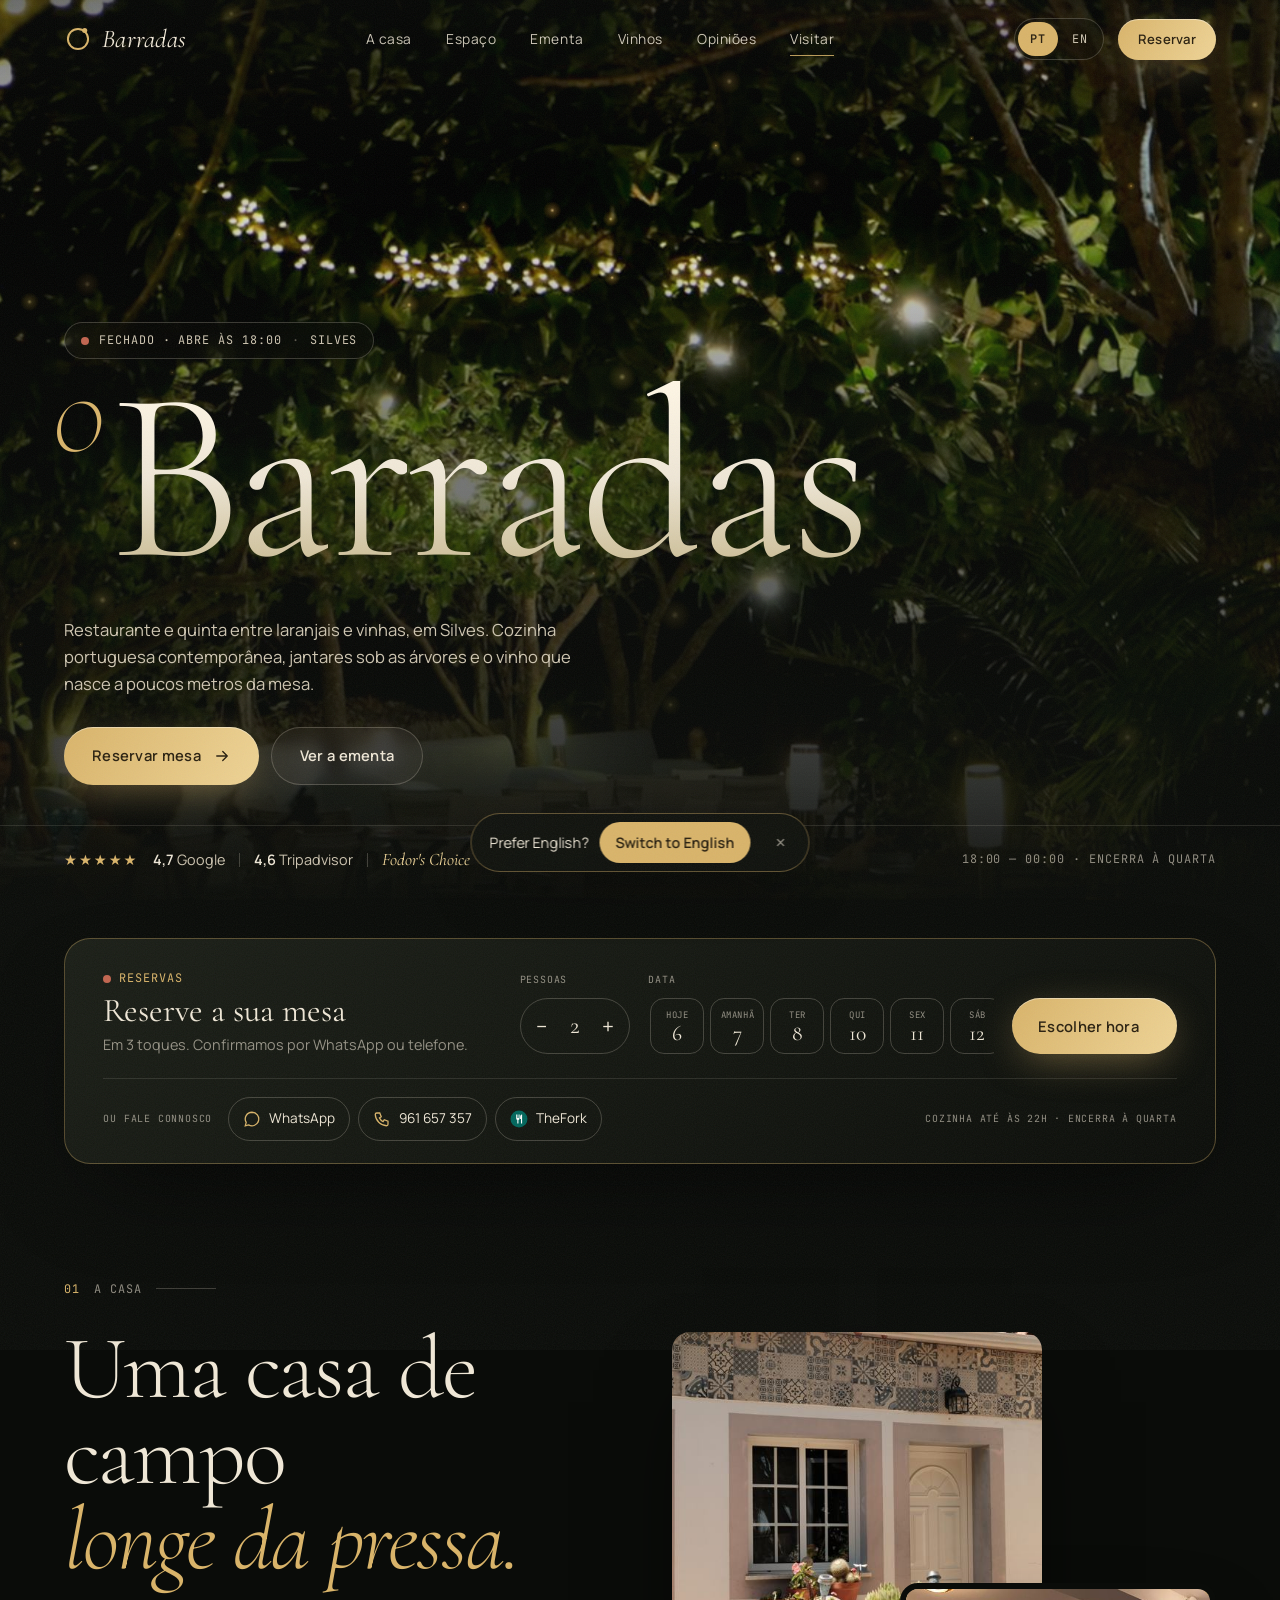
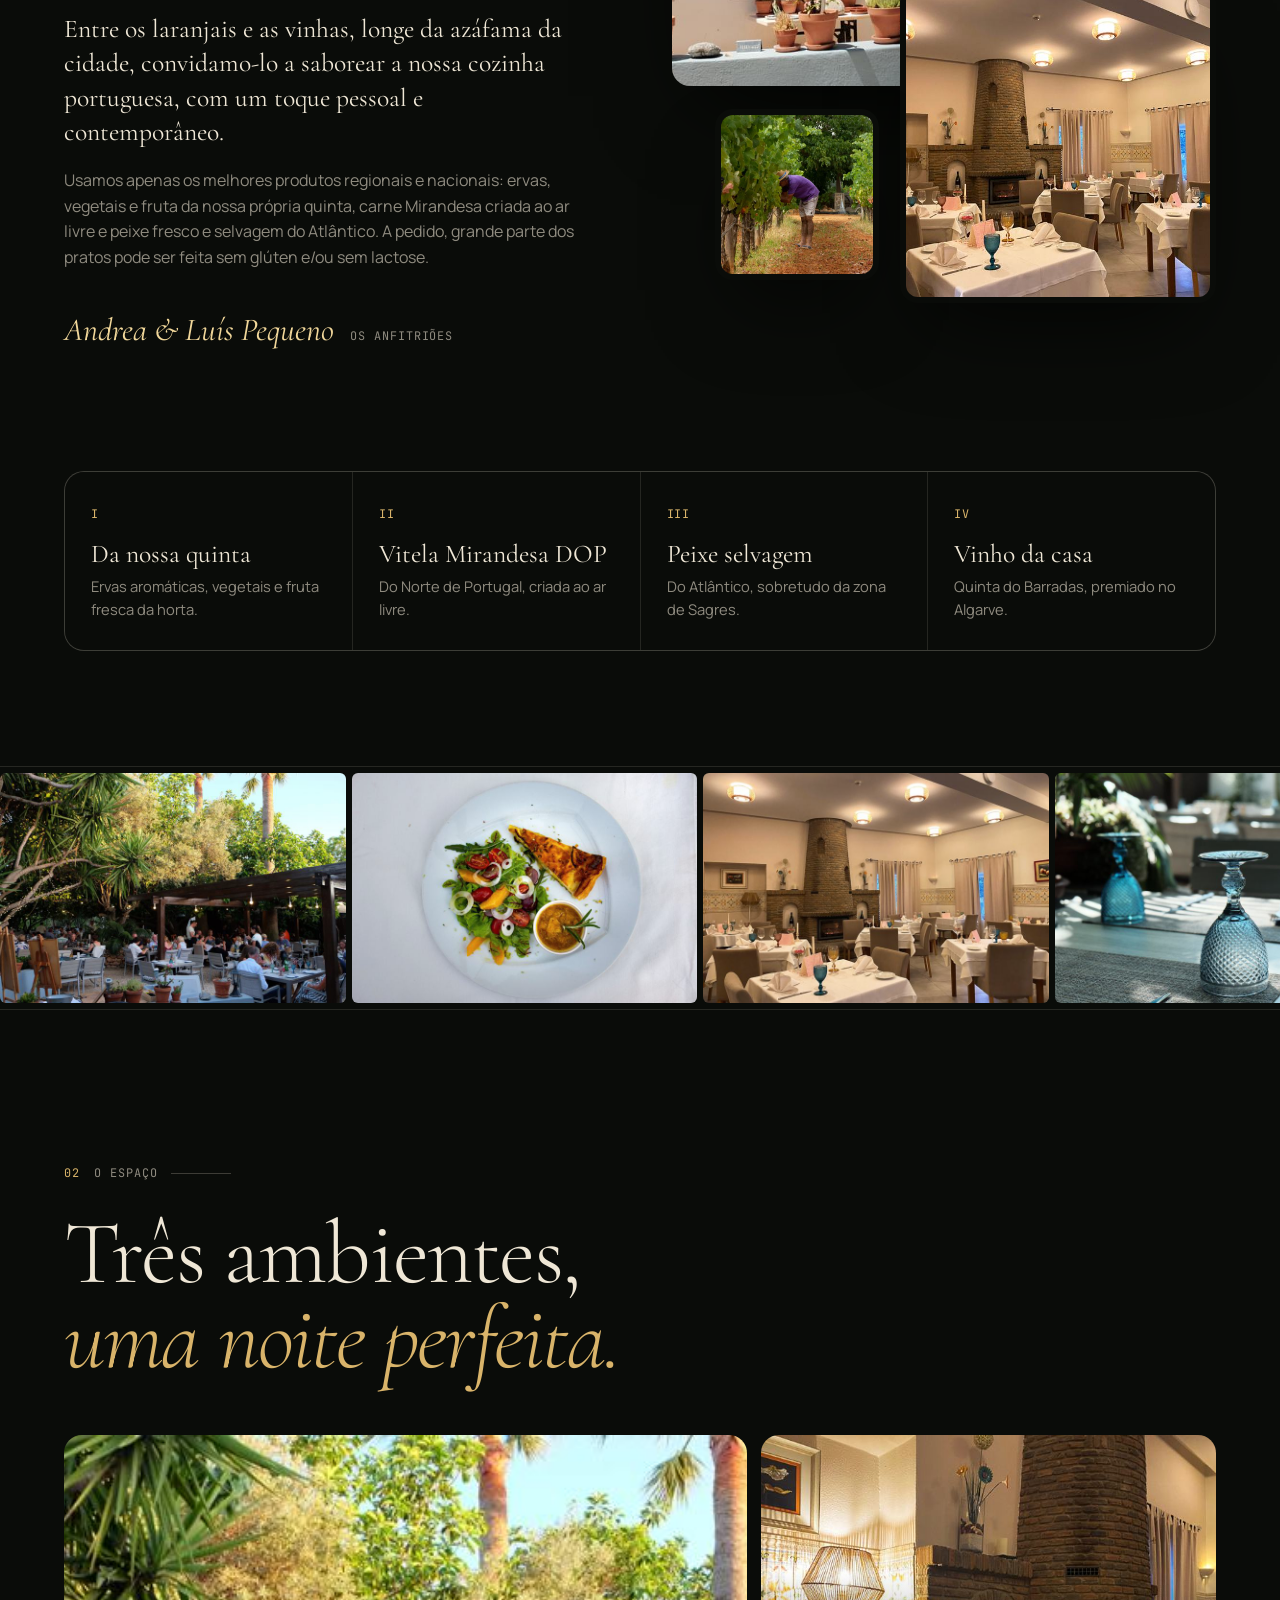
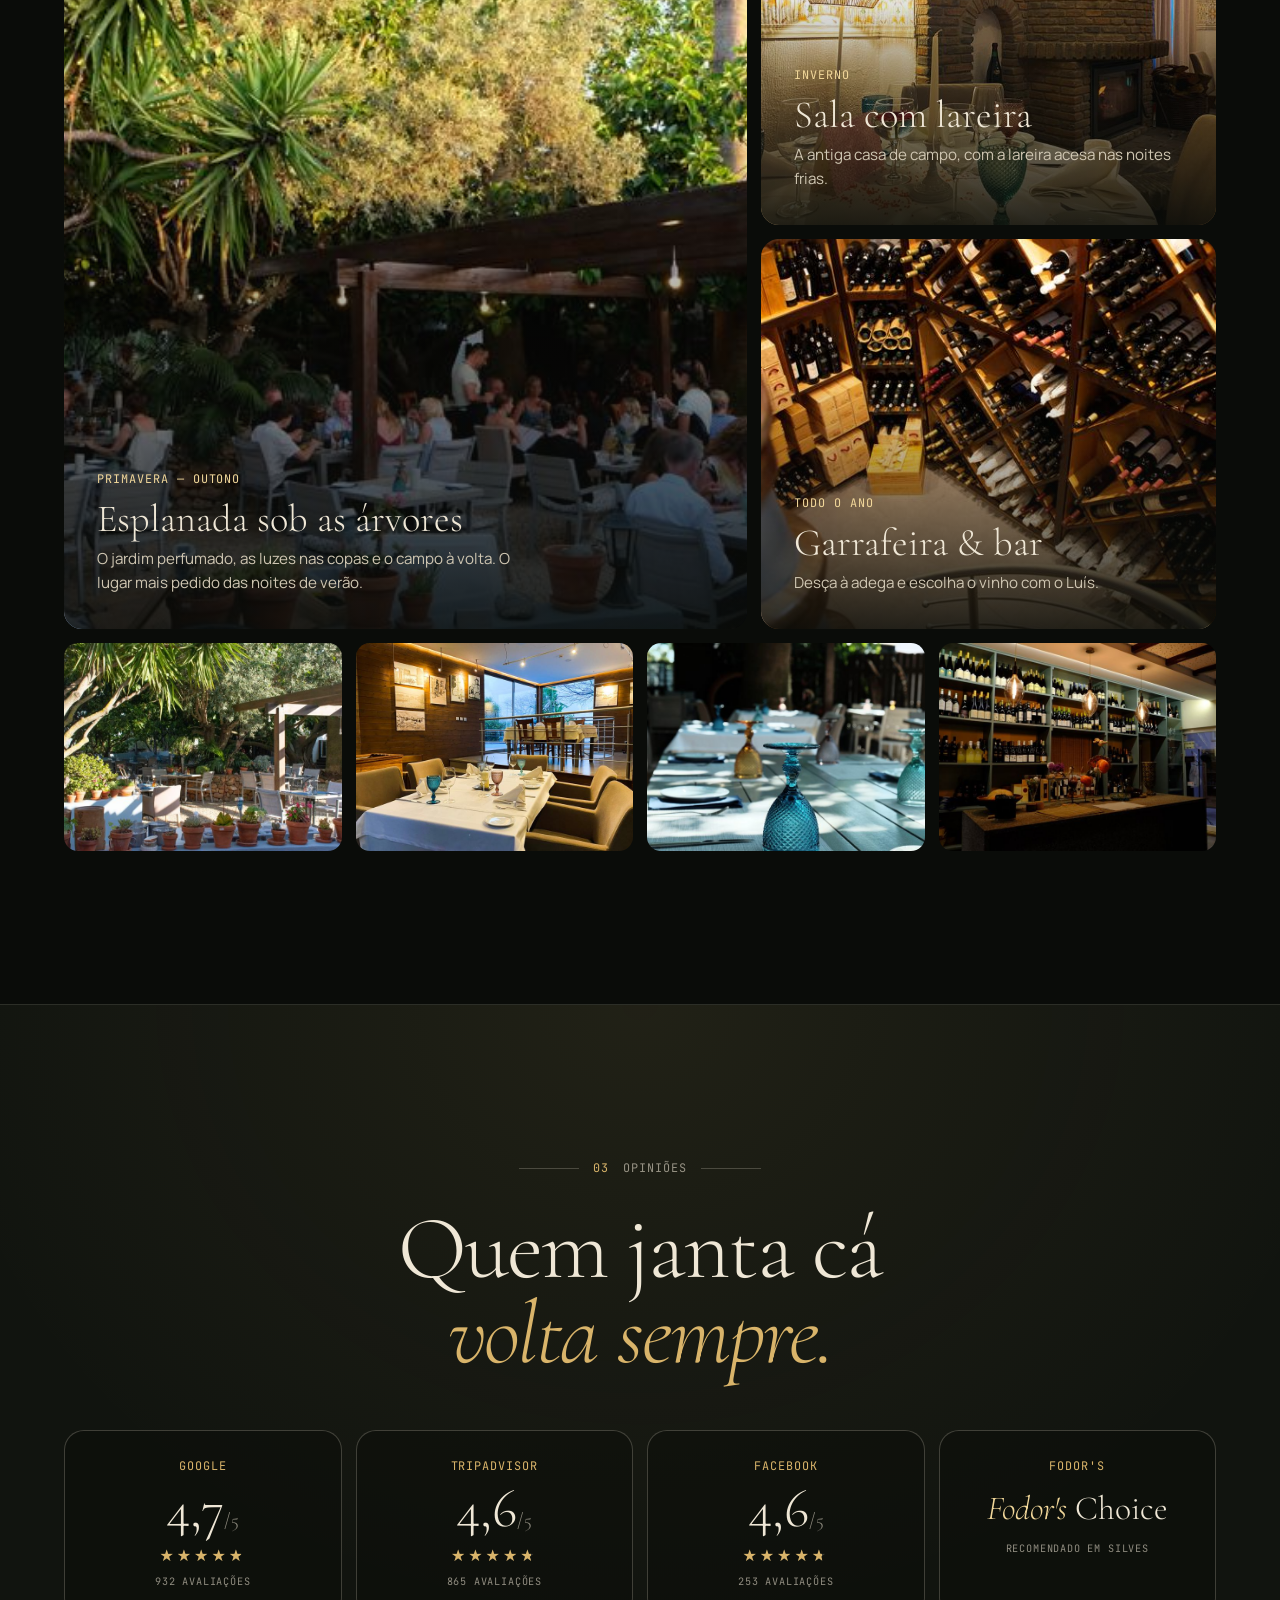
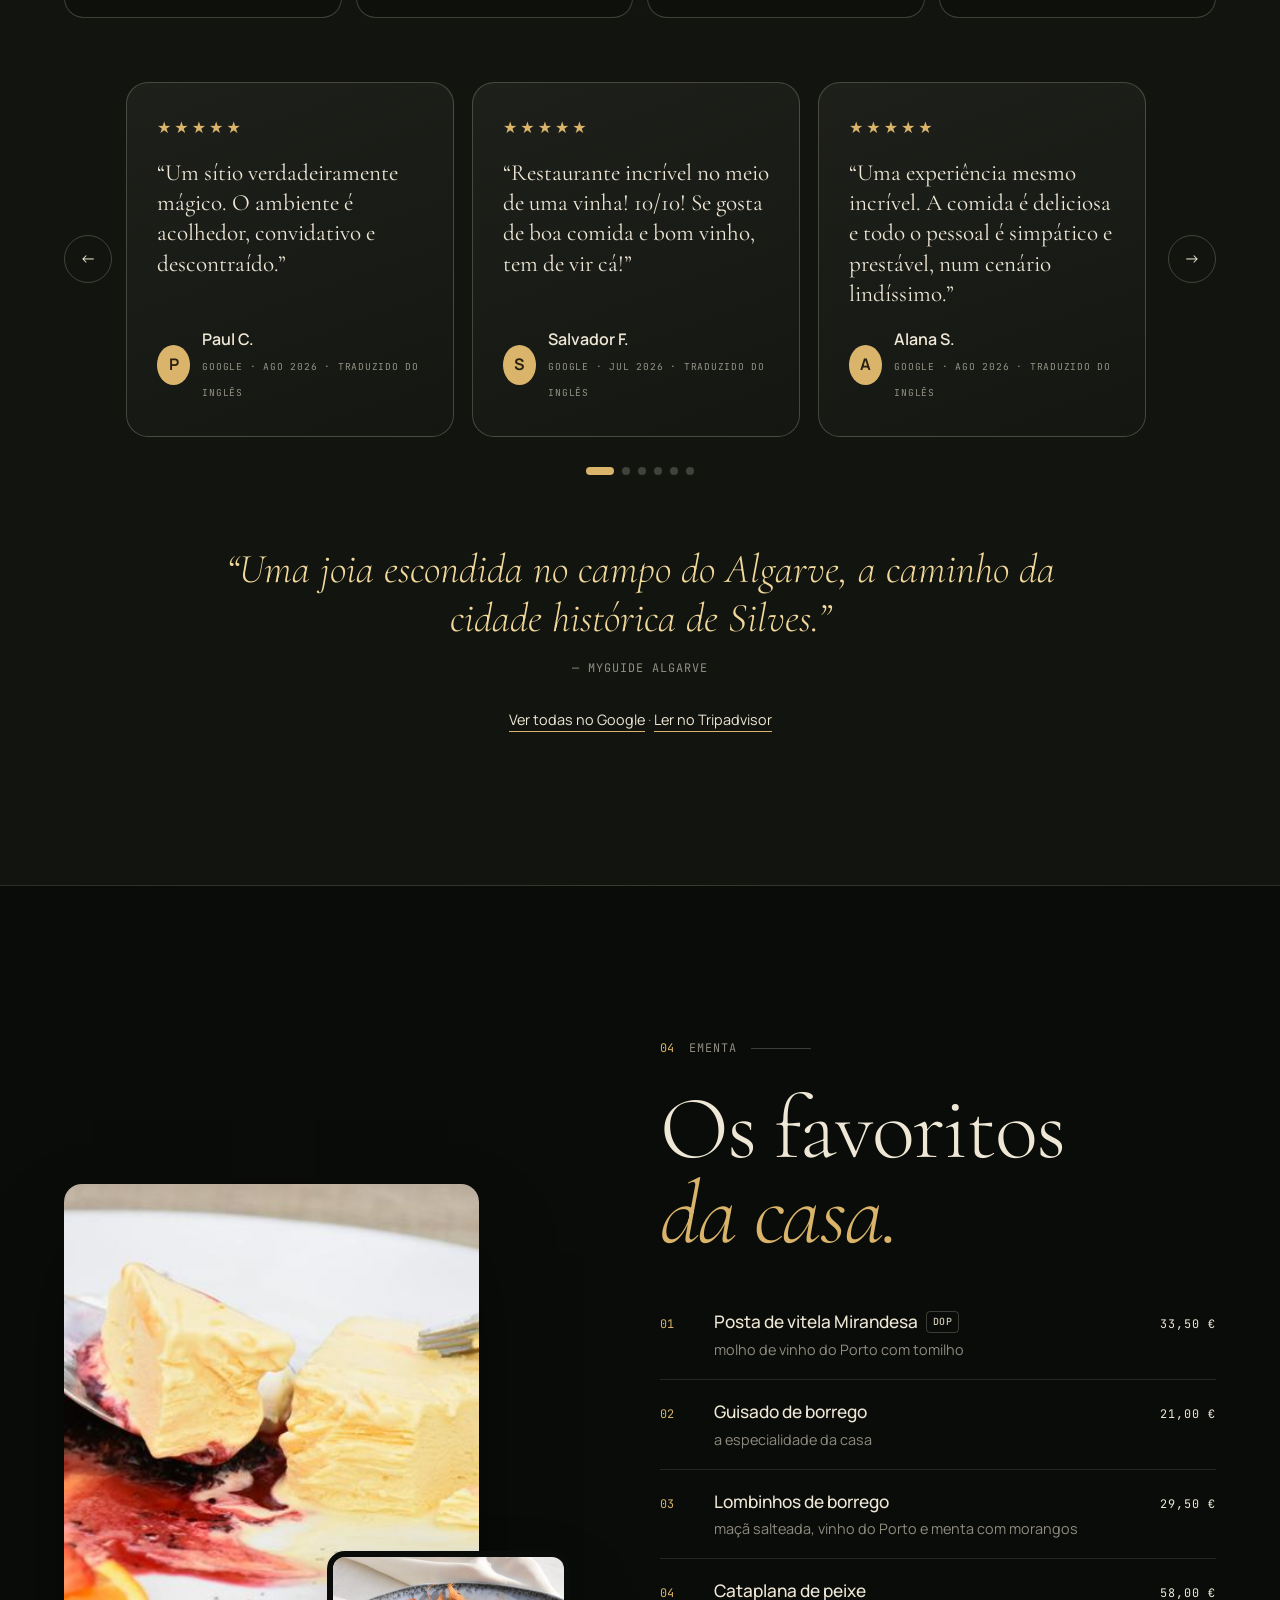
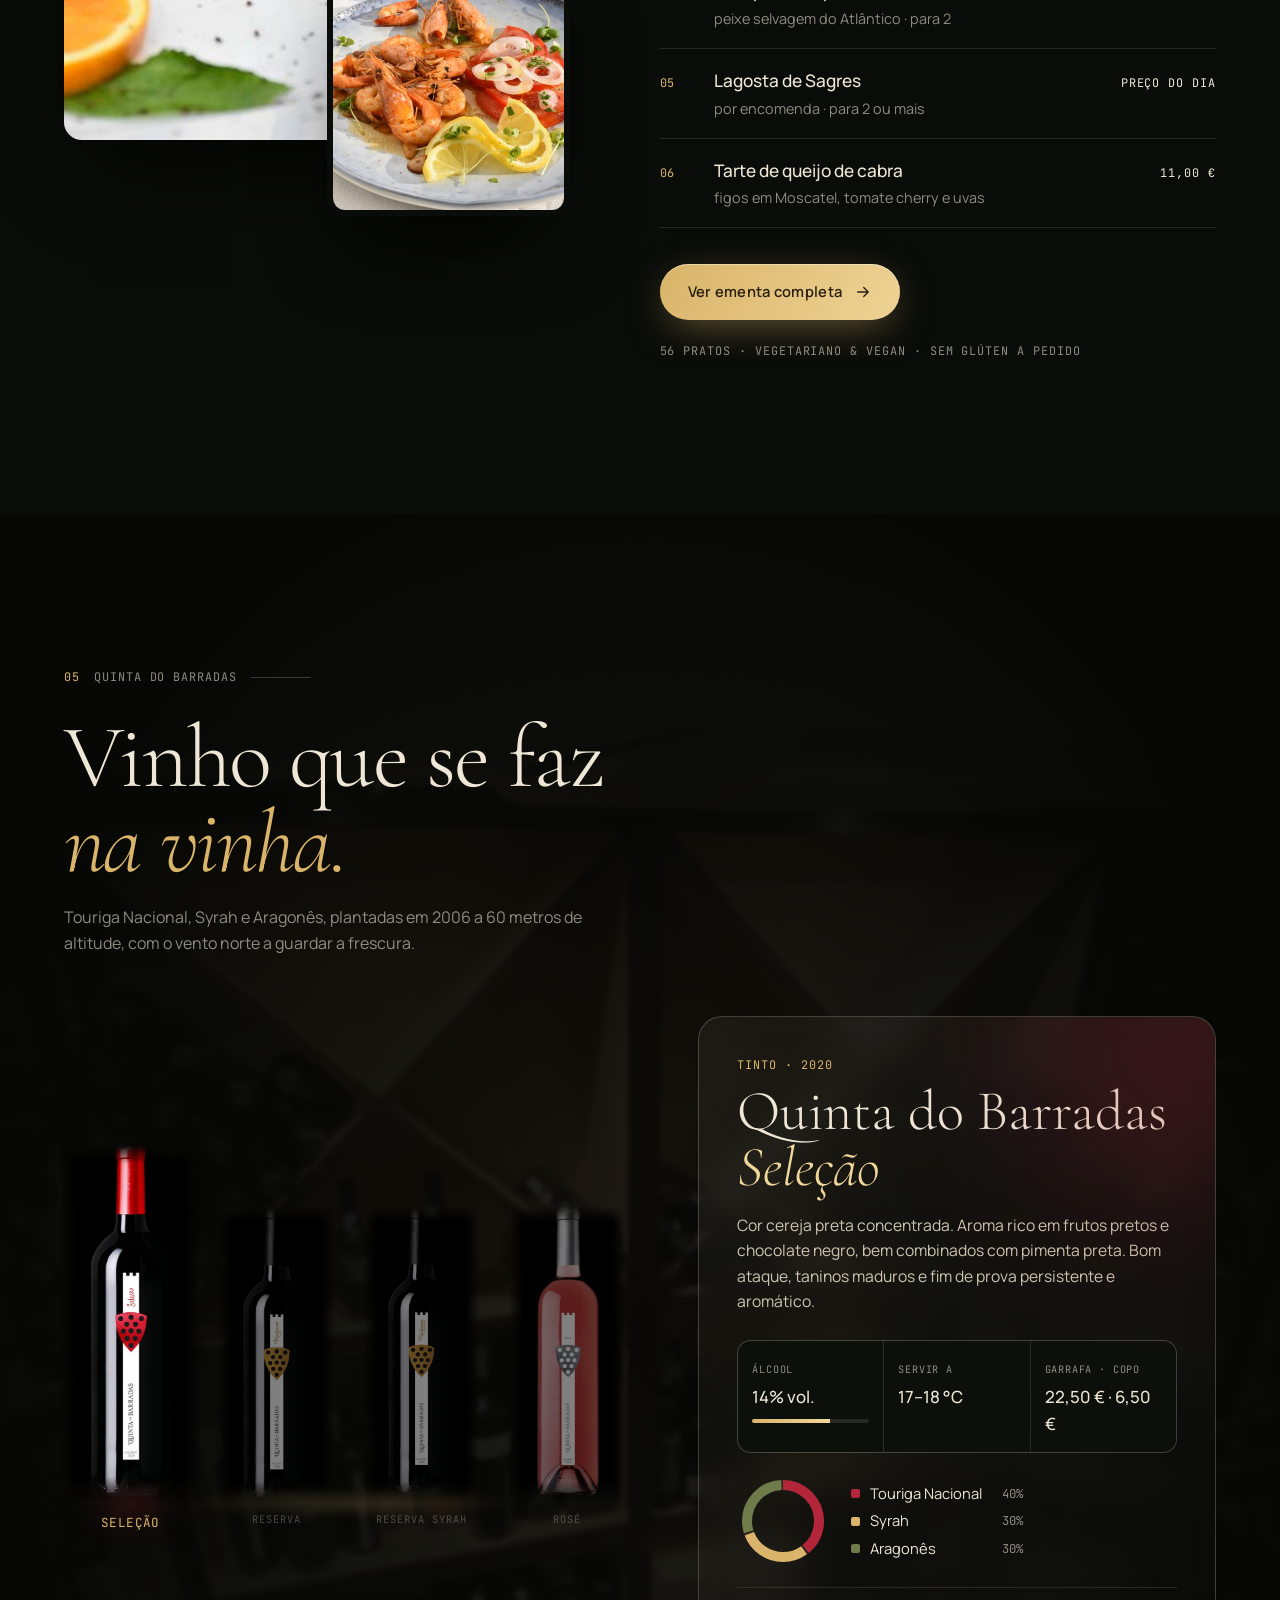
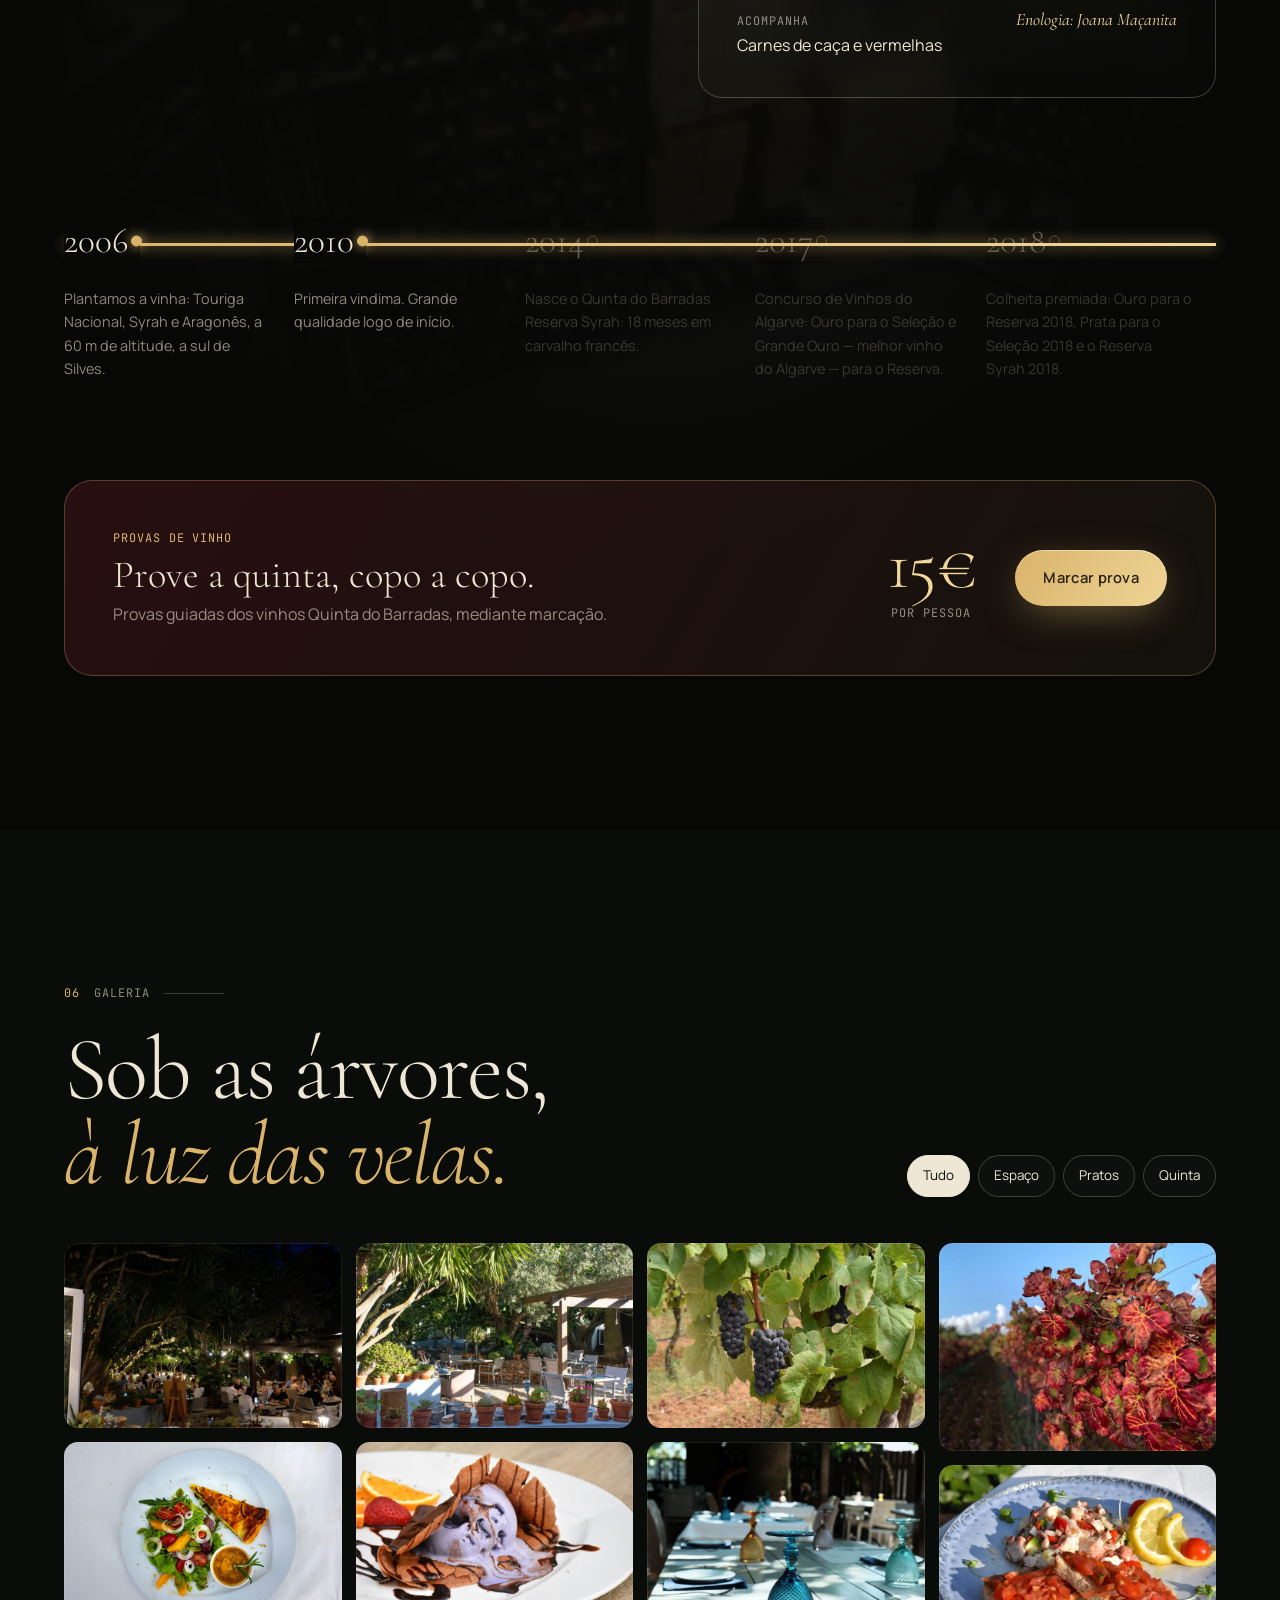
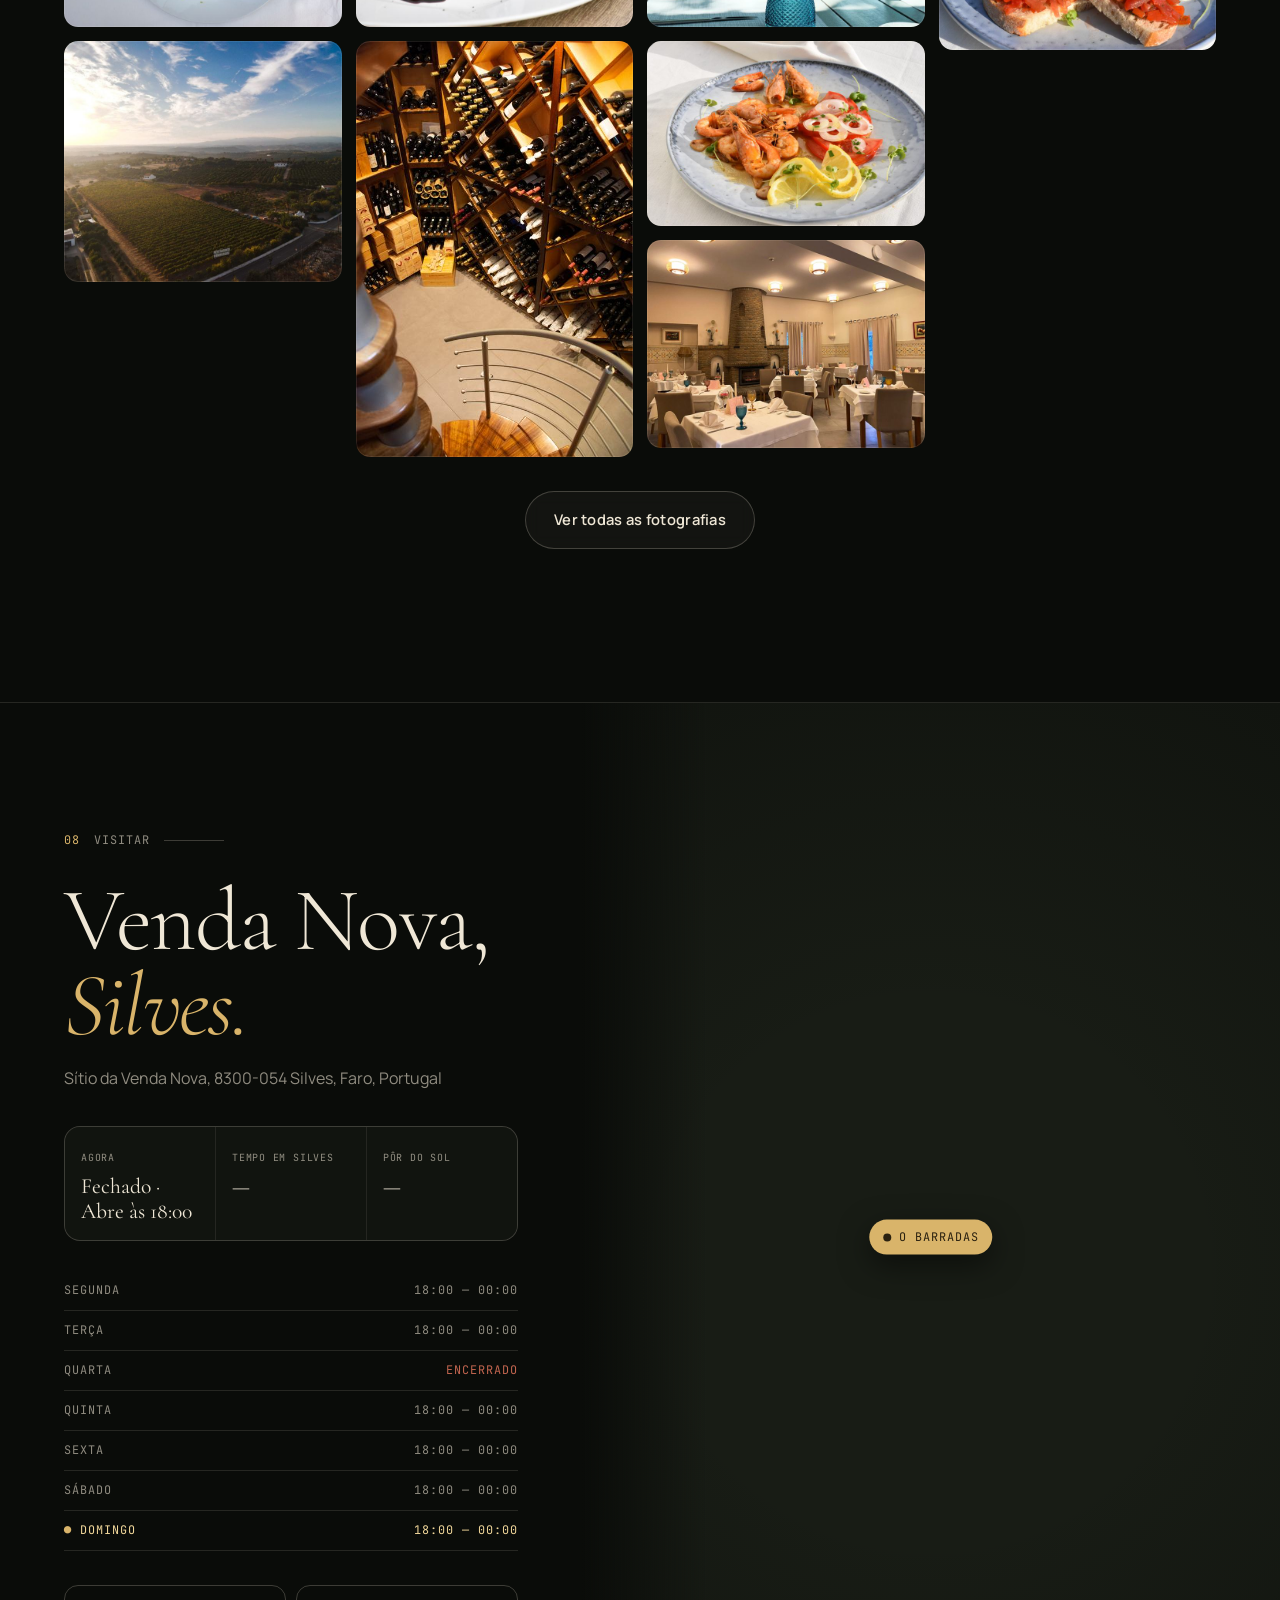
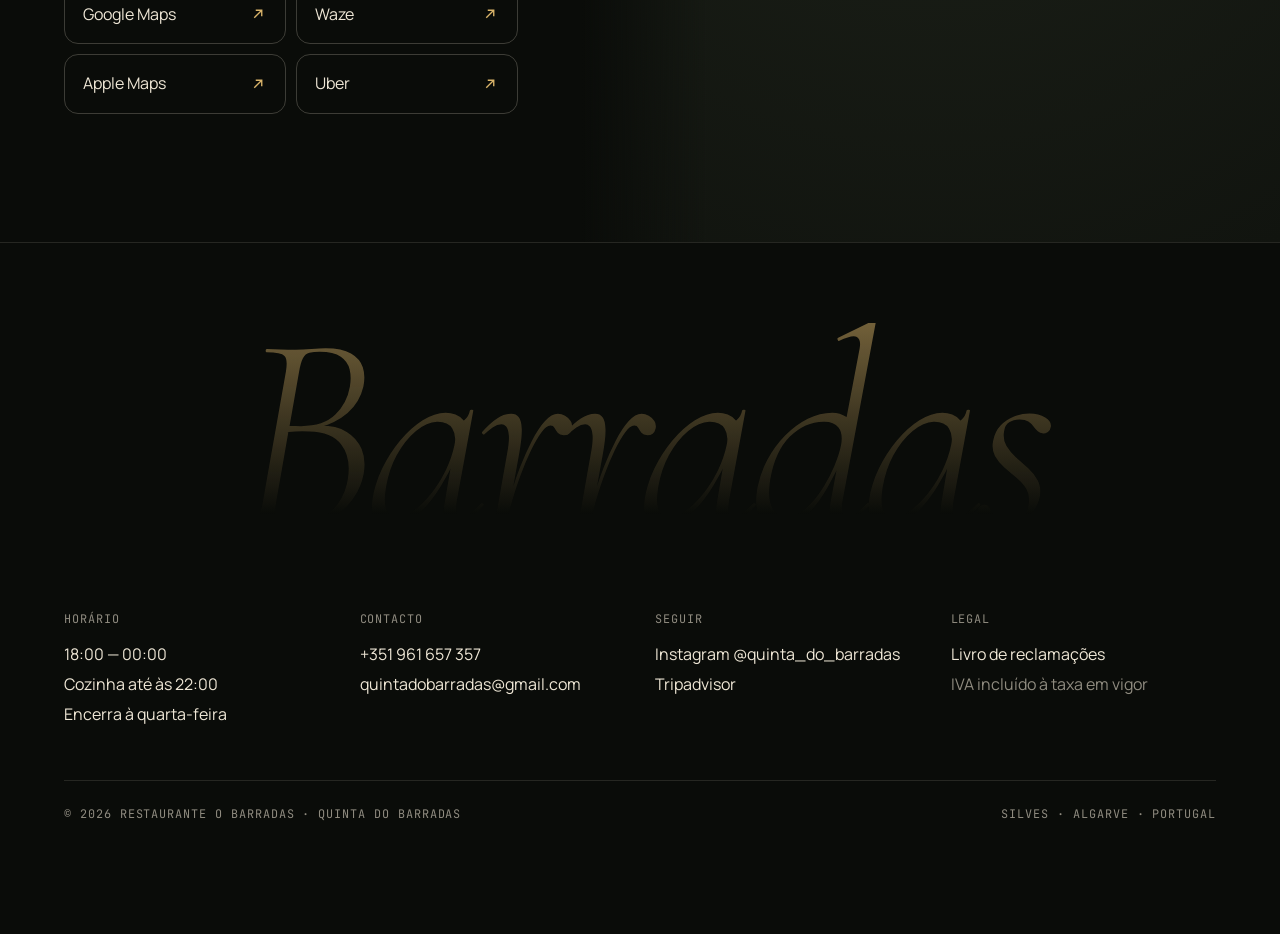
==== commit 8a867ec3: "feat: português por defeito + seletor PT/EN mais claro e sugestão de inglês Co-Authored-By: Claude O" ====
--- a/index.html
+++ b/index.html
@@ -61,7 +61,7 @@
     <a href="#visitar" data-sec="visitar" data-i18n="nav.visit">Visitar</a>
   </nav>
   <div class="nav__right">
-    <button class="lang" id="langBtn" aria-label="Mudar idioma"><span data-l="pt">PT</span><i></i><span data-l="en">EN</span></button>
+    <div class="lang" id="langBtn" role="group" aria-label="Idioma / Language"><button type="button" data-l="pt" lang="pt" title="Português">PT</button><button type="button" data-l="en" lang="en" title="English">EN</button></div>
     <a href="#reservar" class="btn btn--gold btn--sm magnetic" data-i18n="cta.book">Reservar</a>
     <button class="burger" id="burger" aria-label="Menu"><span></span><span></span></button>
   </div>
@@ -435,6 +435,7 @@
   </div>
 </div>
 
+<div class="langtip" id="langTip" hidden role="dialog" aria-label="Language"><span lang="en">Prefer English?</span><button type="button" class="langtip__go" data-l="en" lang="en">Switch to English</button><button type="button" class="langtip__x" aria-label="Fechar / Close">×</button></div>
 <script src="js/data.js"></script>
 <script src="js/i18n.js"></script>
 <script src="js/app.js"></script>
--- a/css/style.css
+++ b/css/style.css
@@ -57,9 +57,15 @@
 .nav__links a::after{content:"";position:absolute;left:0;right:0;bottom:-6px;height:1px;background:var(--gold);transform:scaleX(0);transform-origin:right;transition:transform .5s var(--ease)}
 .nav__links a:hover::after,.nav__links a.is-active::after{transform:scaleX(1);transform-origin:left}
 .nav__right{display:flex;gap:14px;align-items:center}
-.lang{display:flex;align-items:center;gap:8px;font-family:var(--mono);font-size:.72rem;letter-spacing:.1em;padding:8px 10px;border:1px solid var(--line-2);border-radius:99px}
-.lang i{width:1px;height:10px;background:var(--line-2)}
-.lang span{opacity:.45;transition:opacity .3s} .lang span.is-on{opacity:1;color:var(--gold)}
+.lang{display:flex;align-items:center;gap:2px;padding:3px;border:1px solid var(--line-2);border-radius:99px;background:rgba(10,12,9,.35)}
+.lang button{font-family:var(--mono);font-size:.74rem;letter-spacing:.1em;min-width:40px;height:34px;padding:0 10px;border-radius:99px;color:var(--cream-2);transition:background .3s,color .3s}
+.lang button:hover{color:var(--cream)}
+.lang button.is-on{background:var(--gold);color:var(--gold-ink);font-weight:600}
+.langtip{position:fixed;z-index:70;left:50%;bottom:28px;transform:translate(-50%,20px);opacity:0;display:flex;align-items:center;gap:10px;padding:8px 8px 8px 18px;border-radius:99px;border:1px solid rgba(217,180,106,.4);background:rgba(16,19,14,.94);backdrop-filter:blur(14px);-webkit-backdrop-filter:blur(14px);box-shadow:0 20px 60px -20px rgba(0,0,0,.9);font-size:.9rem;white-space:nowrap;transition:opacity .4s,transform .4s var(--ease)}
+.langtip.is-on{opacity:1;transform:translate(-50%,0)}
+.langtip__go{background:var(--gold);color:var(--gold-ink);font-weight:600;padding:9px 16px;border-radius:99px;min-height:40px}
+.langtip__x{width:40px;height:40px;border-radius:50%;font-size:1.3rem;color:var(--dim)}
+@media (max-width:900px){.langtip{bottom:calc(96px + env(safe-area-inset-bottom));font-size:.82rem}.lang button{min-width:38px;height:32px;padding:0 8px}}
 .burger{display:none;width:42px;height:42px;border:1px solid var(--line-2);border-radius:50%;position:relative}
 .burger span{position:absolute;left:12px;right:12px;height:1px;background:var(--cream);transition:transform .4s var(--ease)}
 .burger span:first-child{top:17px} .burger span:last-child{top:24px}
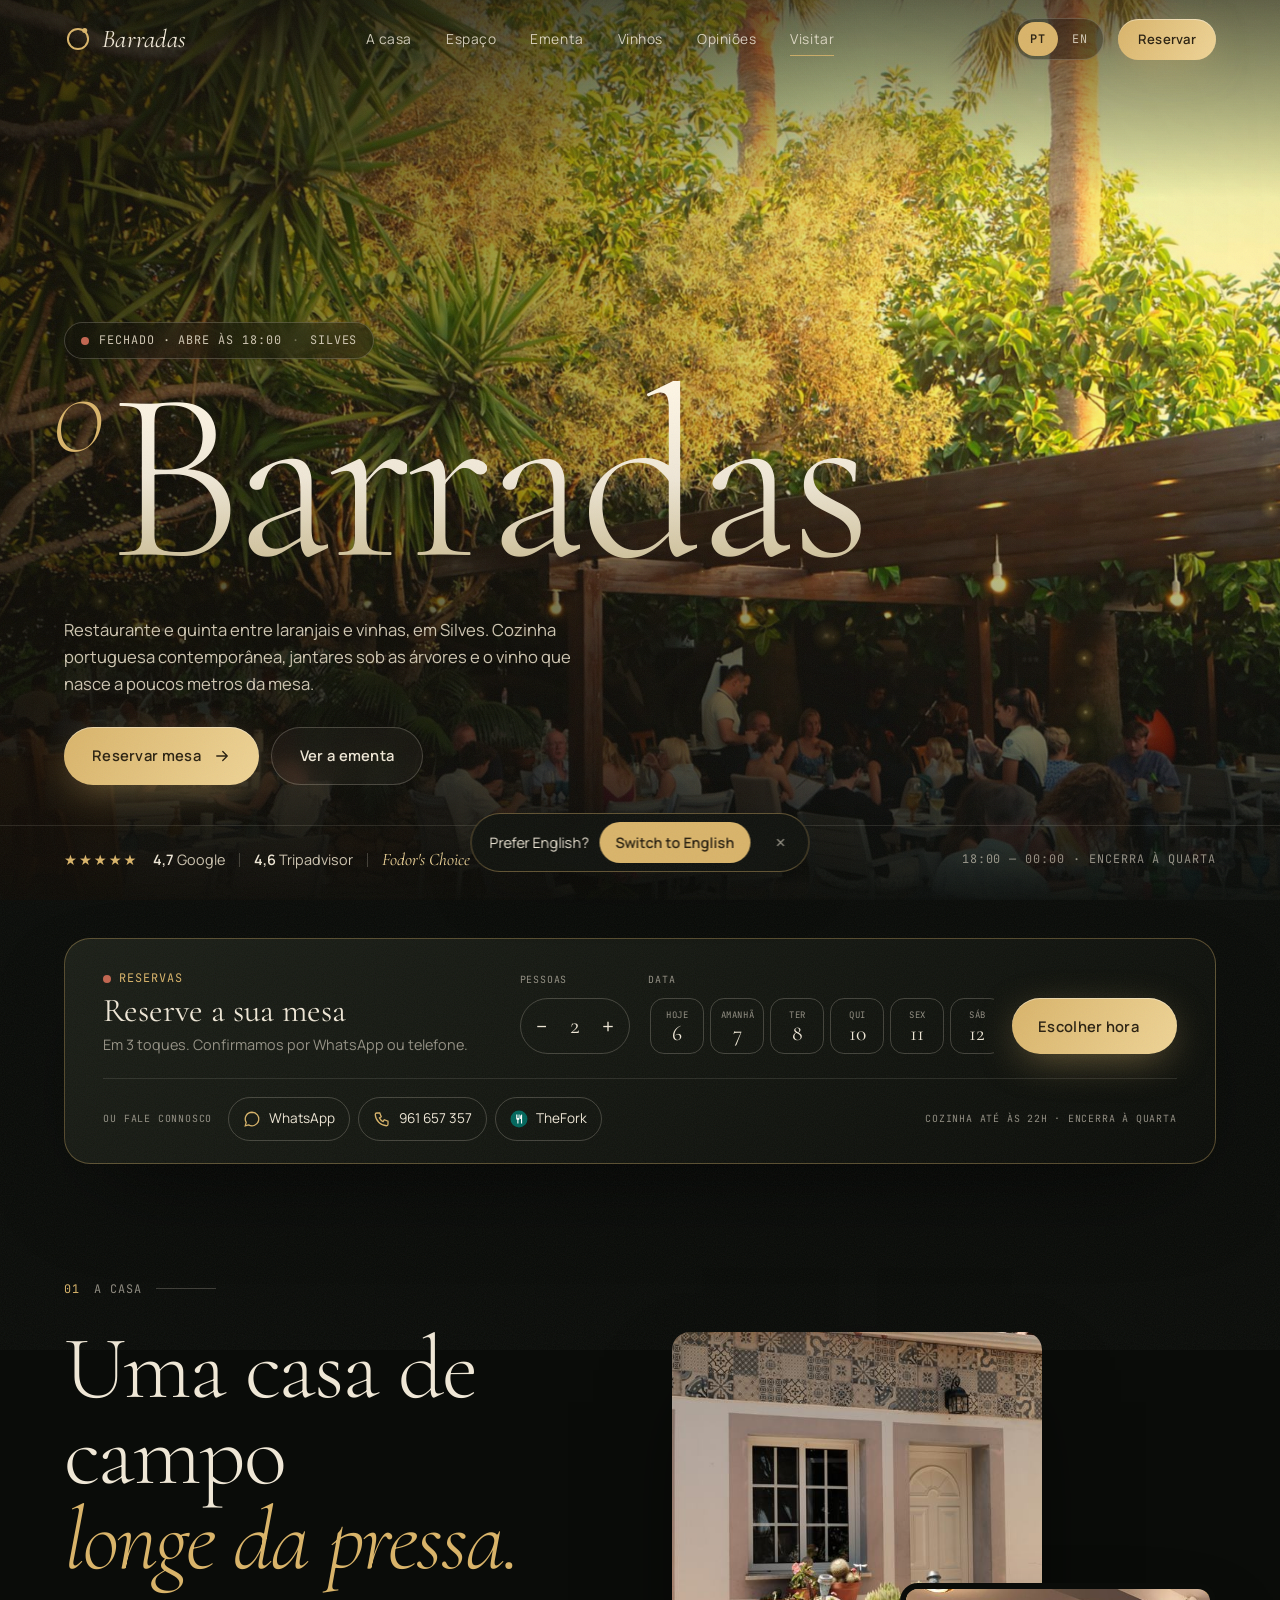
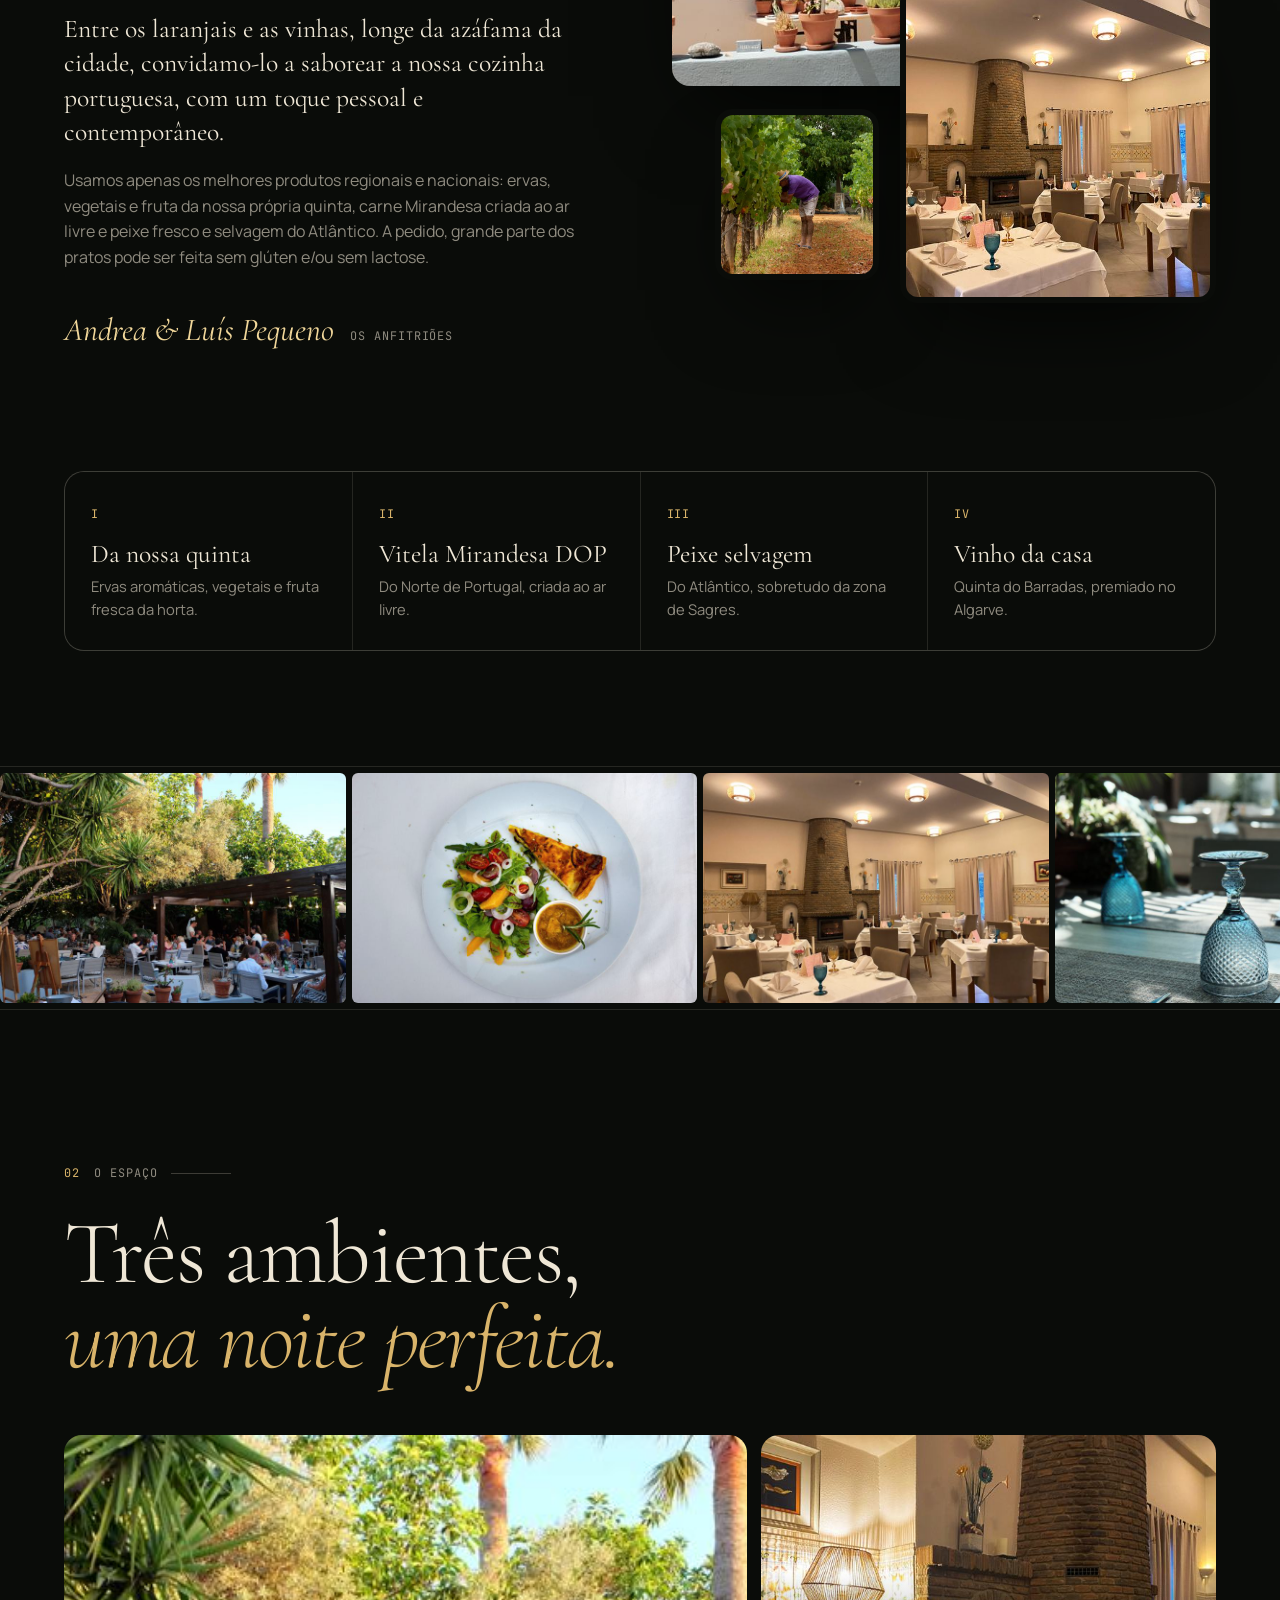
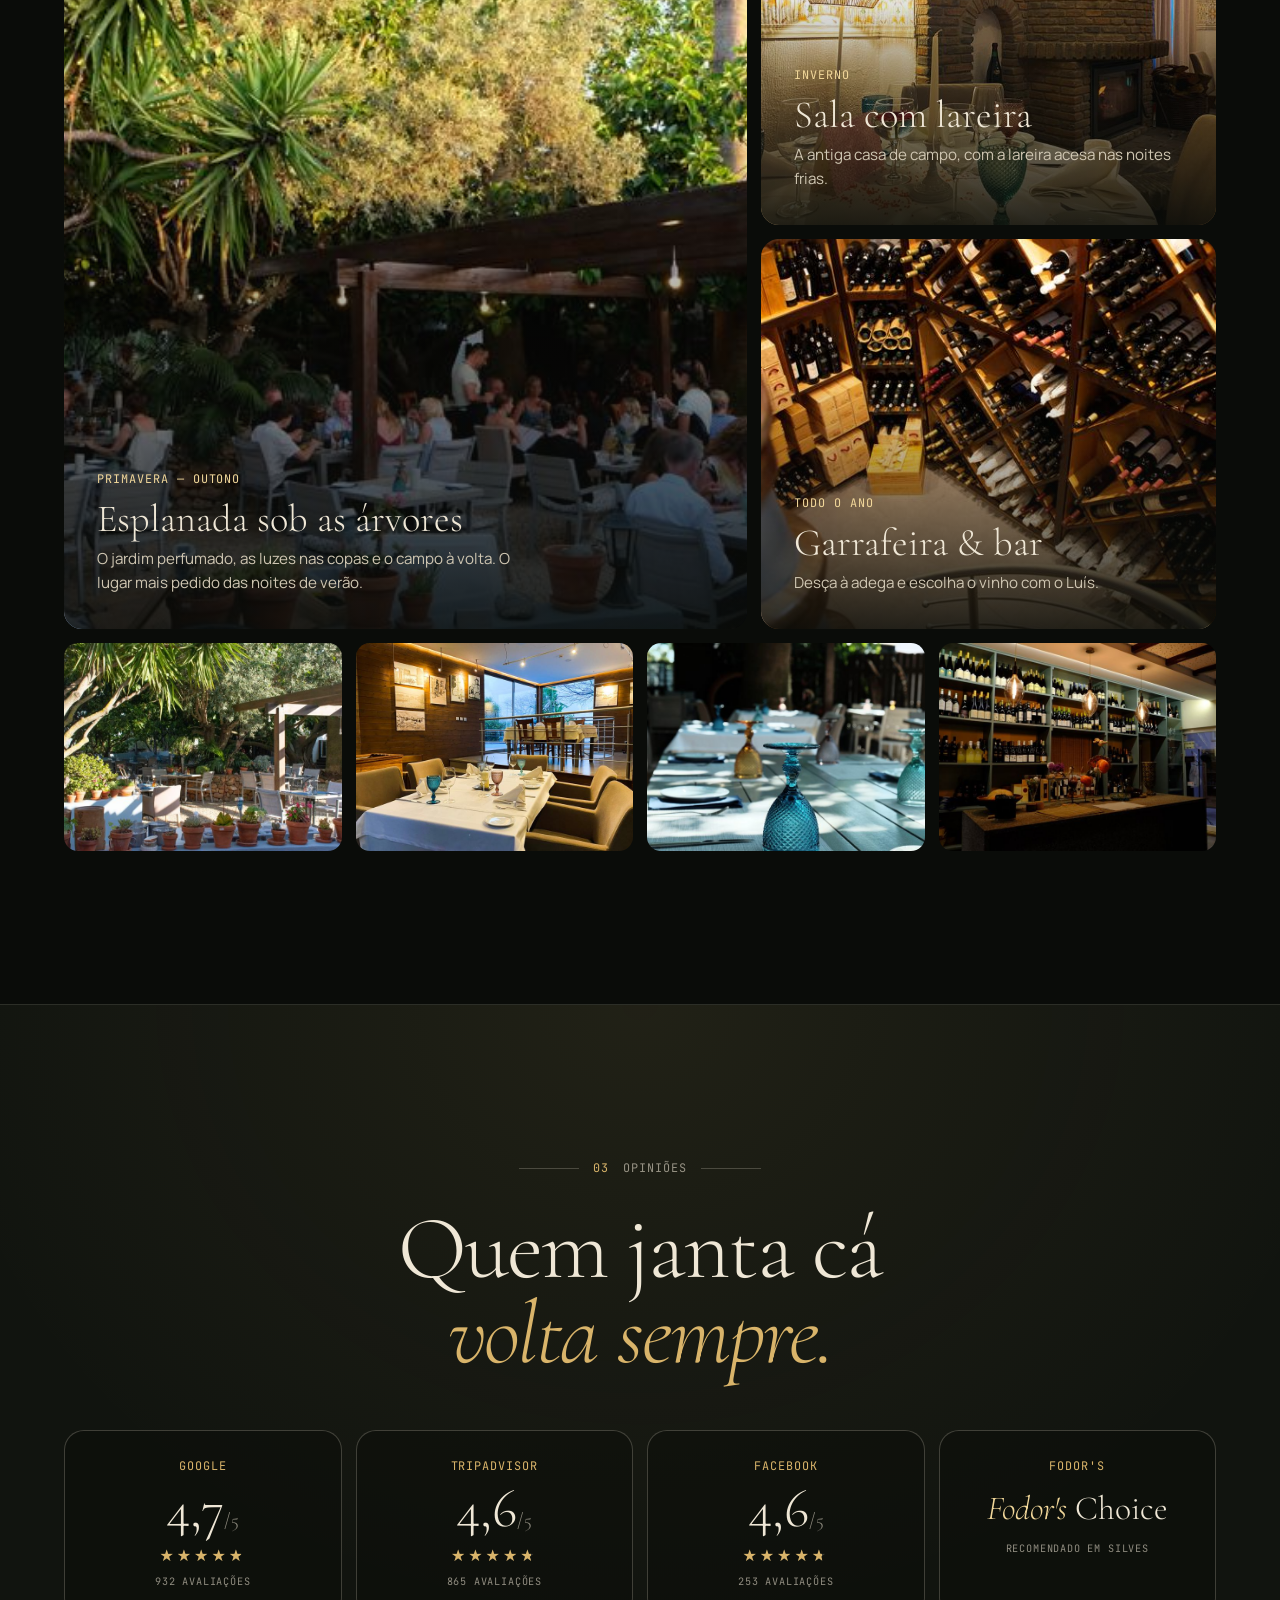
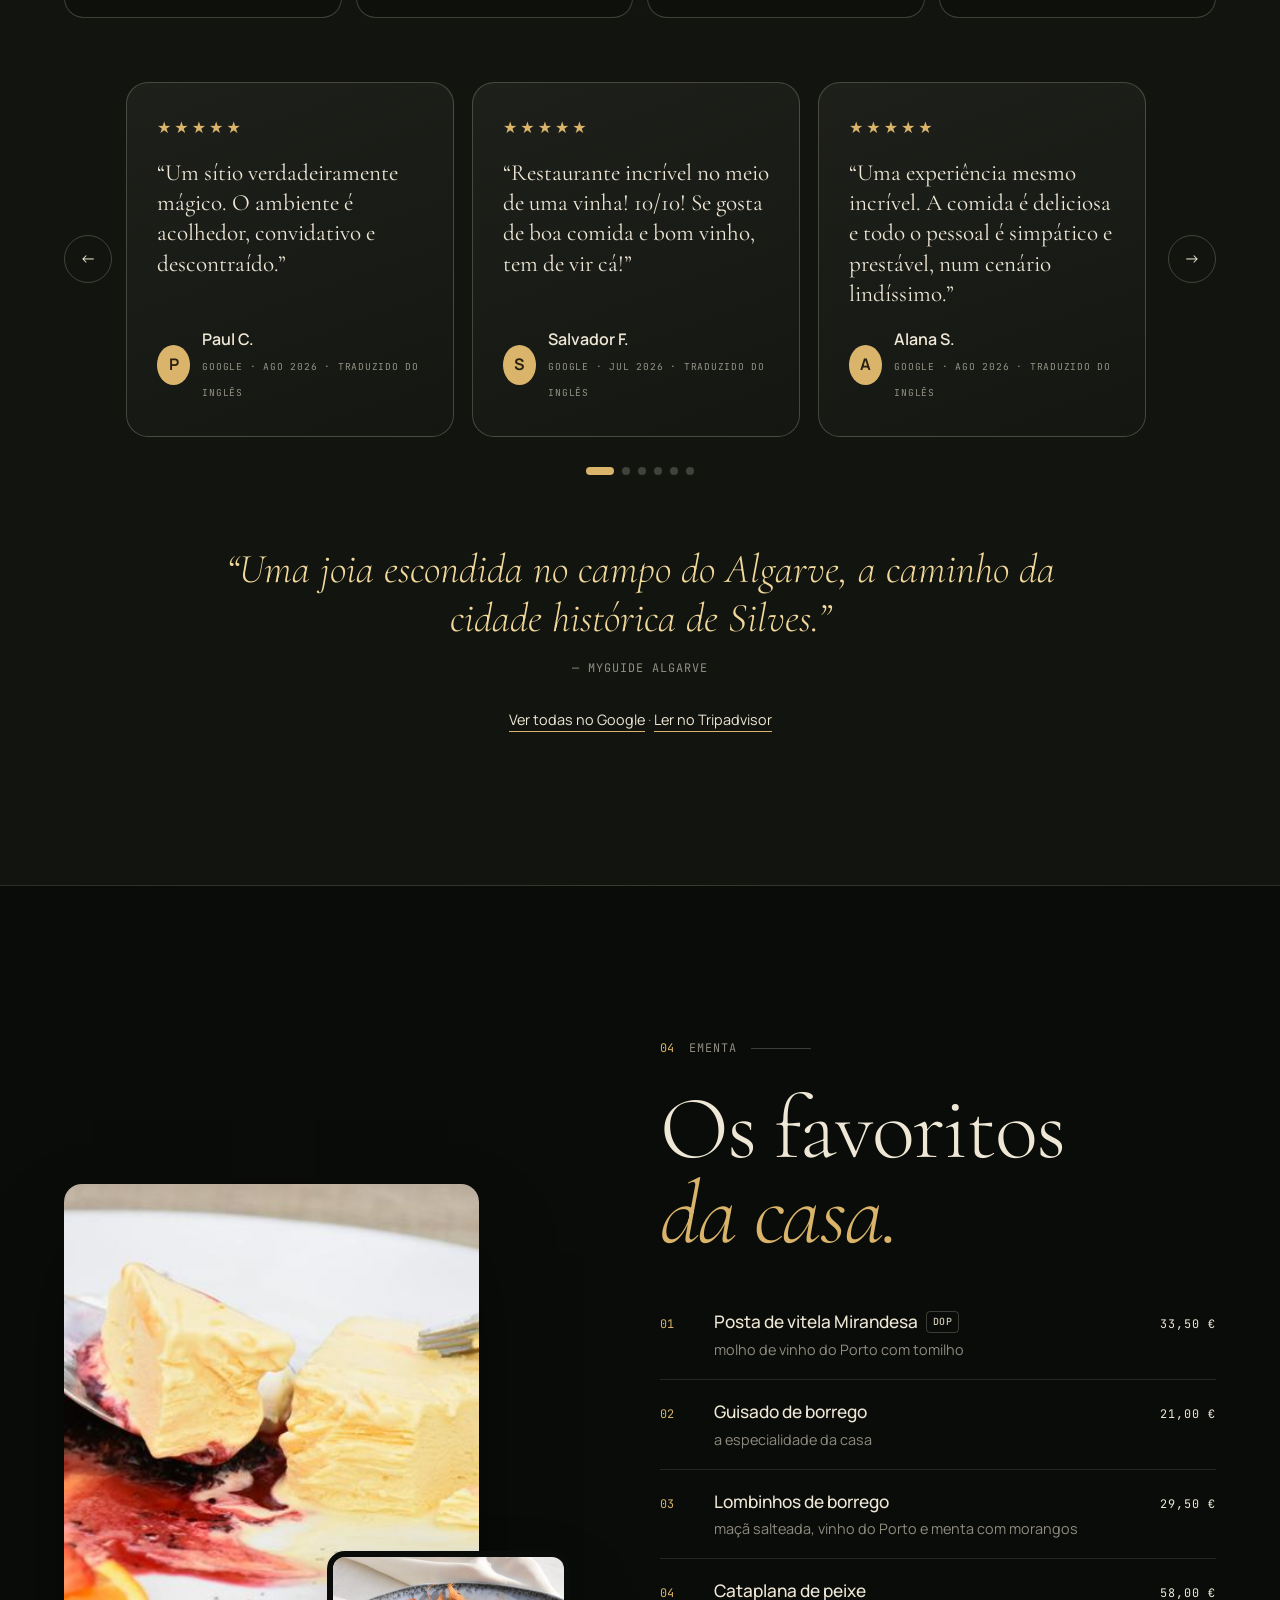
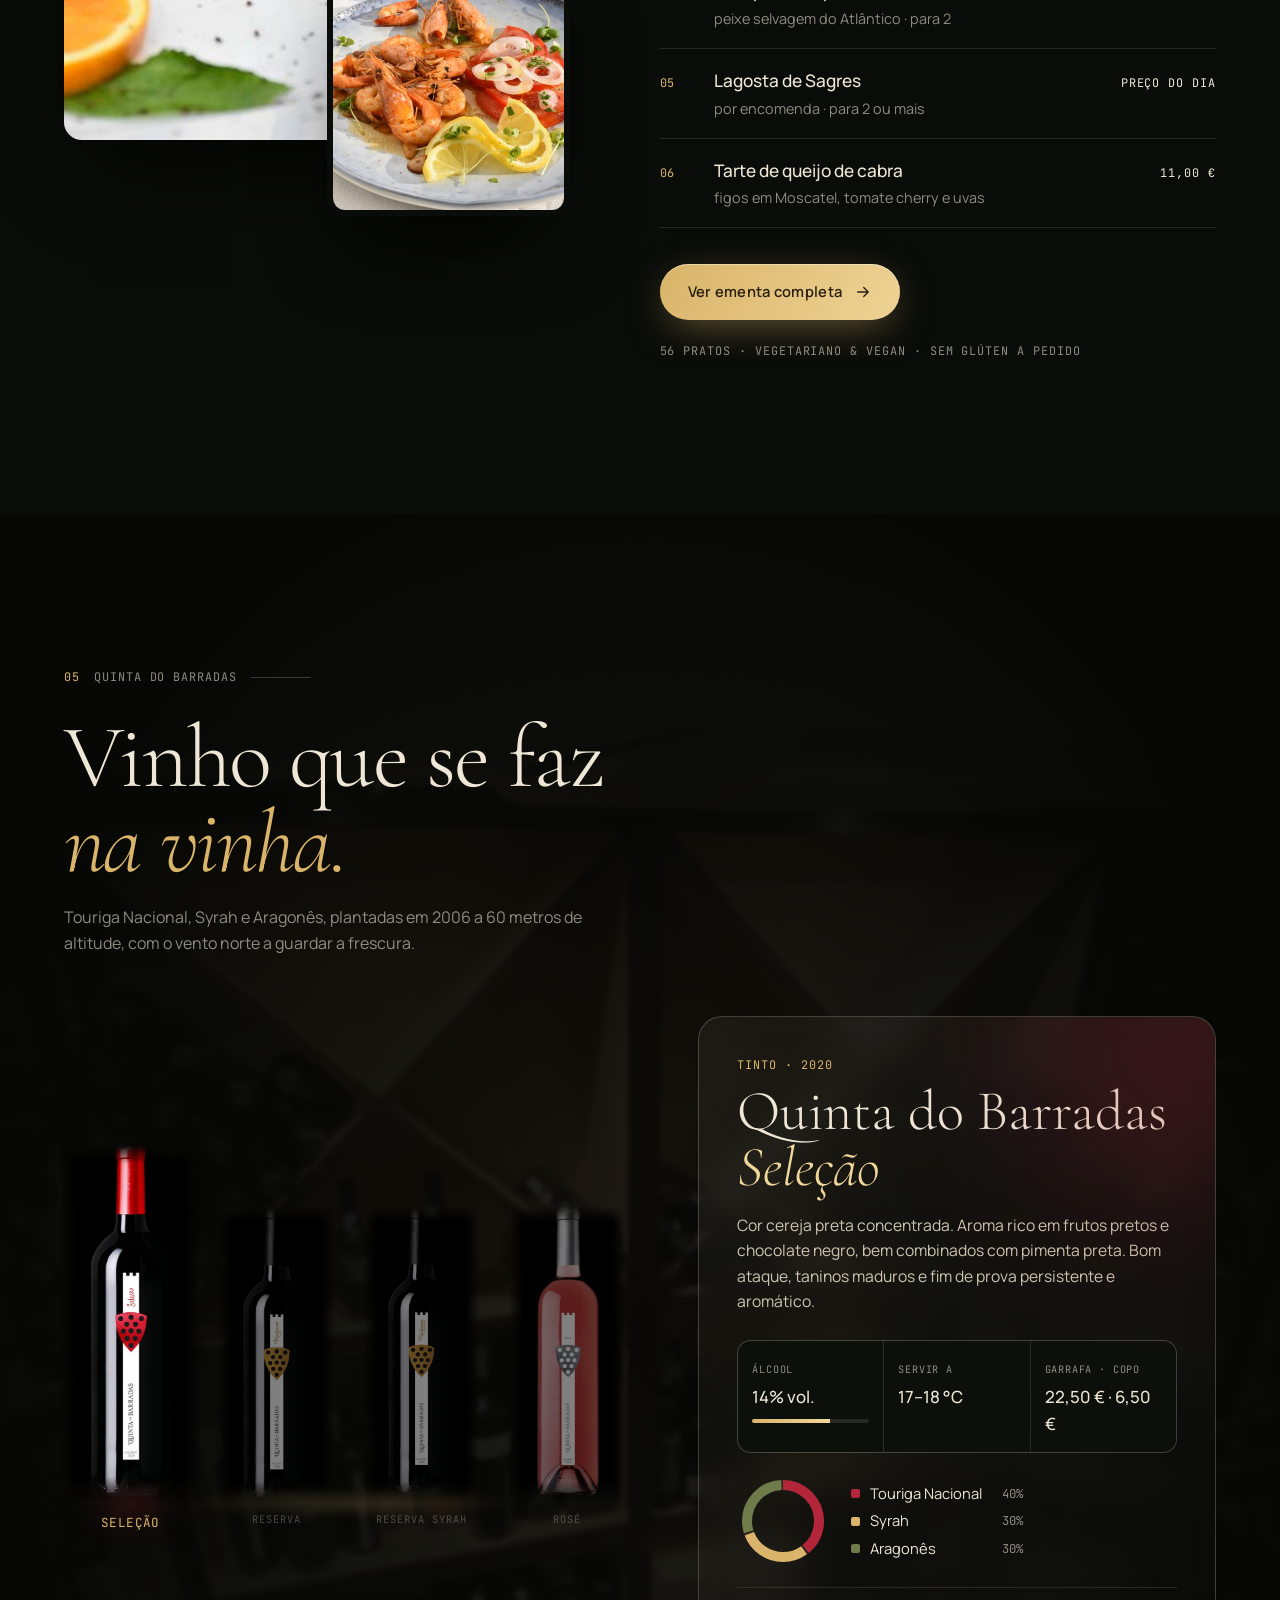
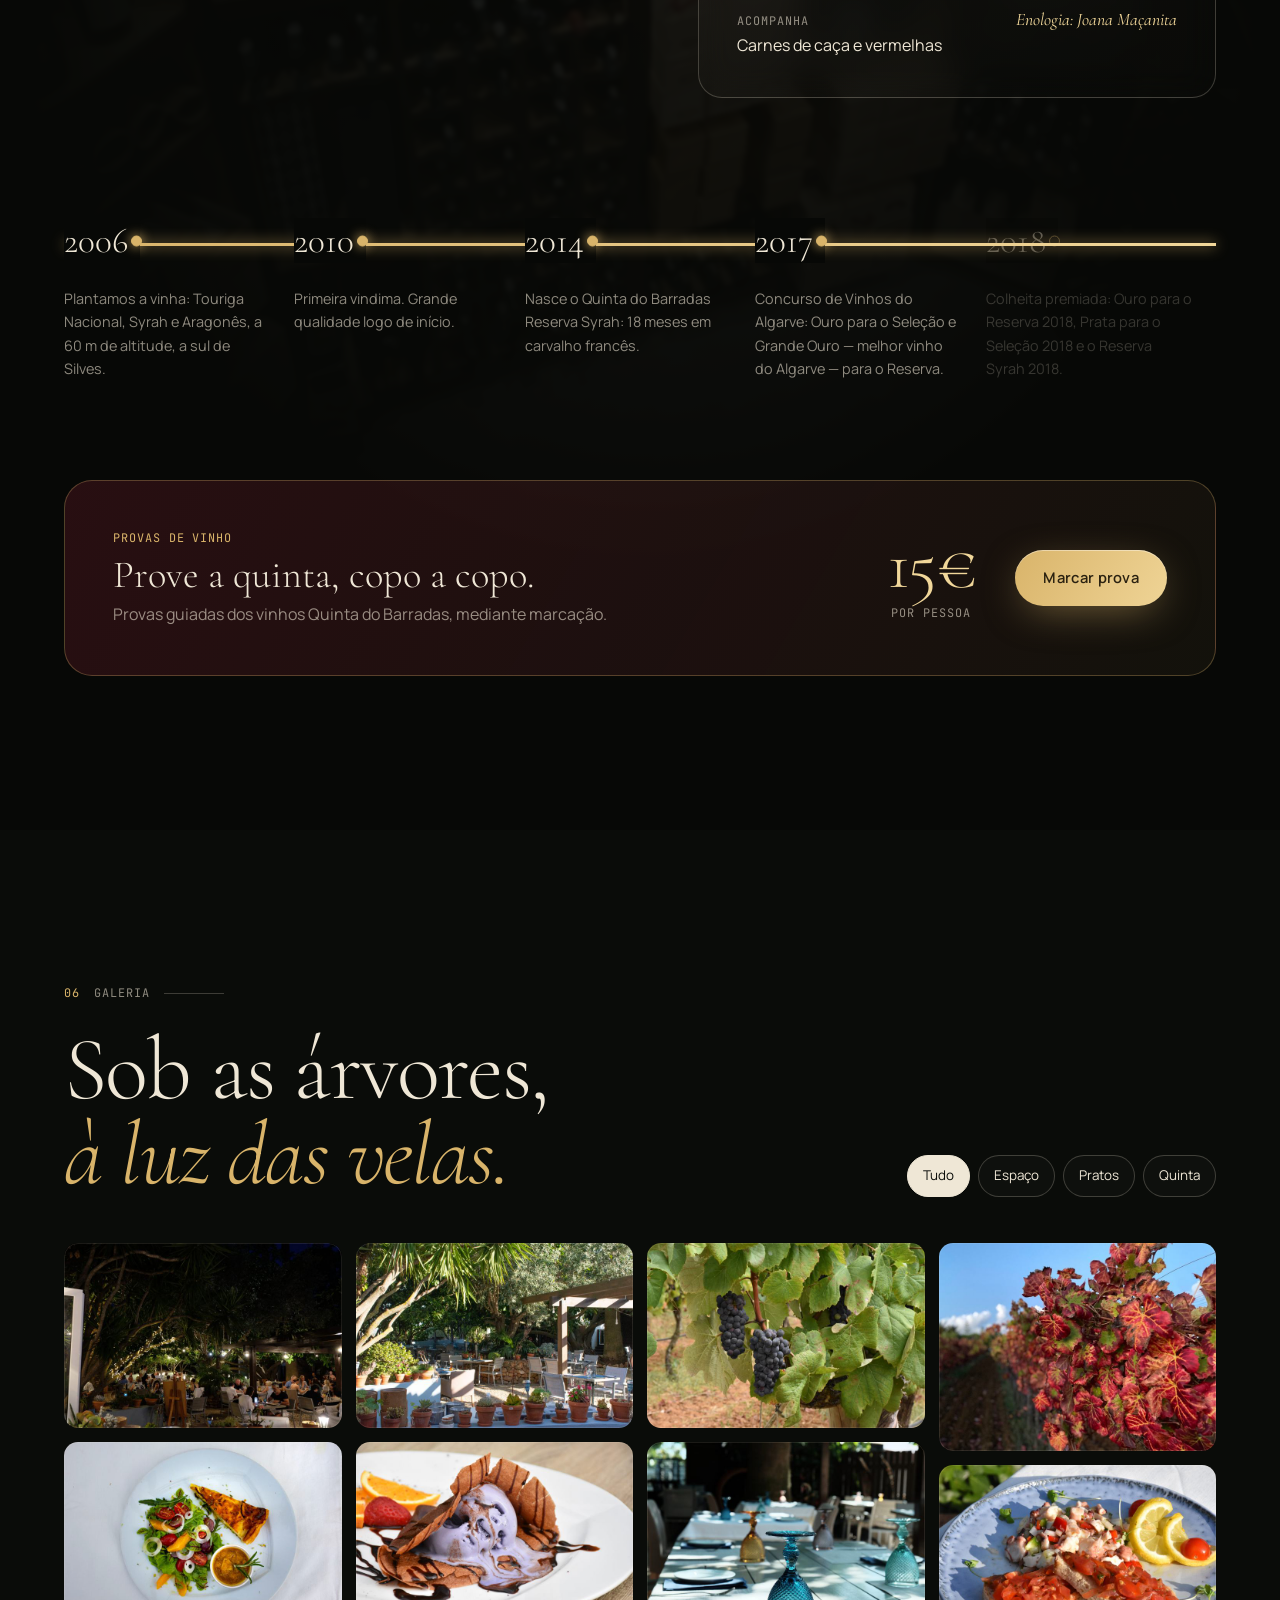
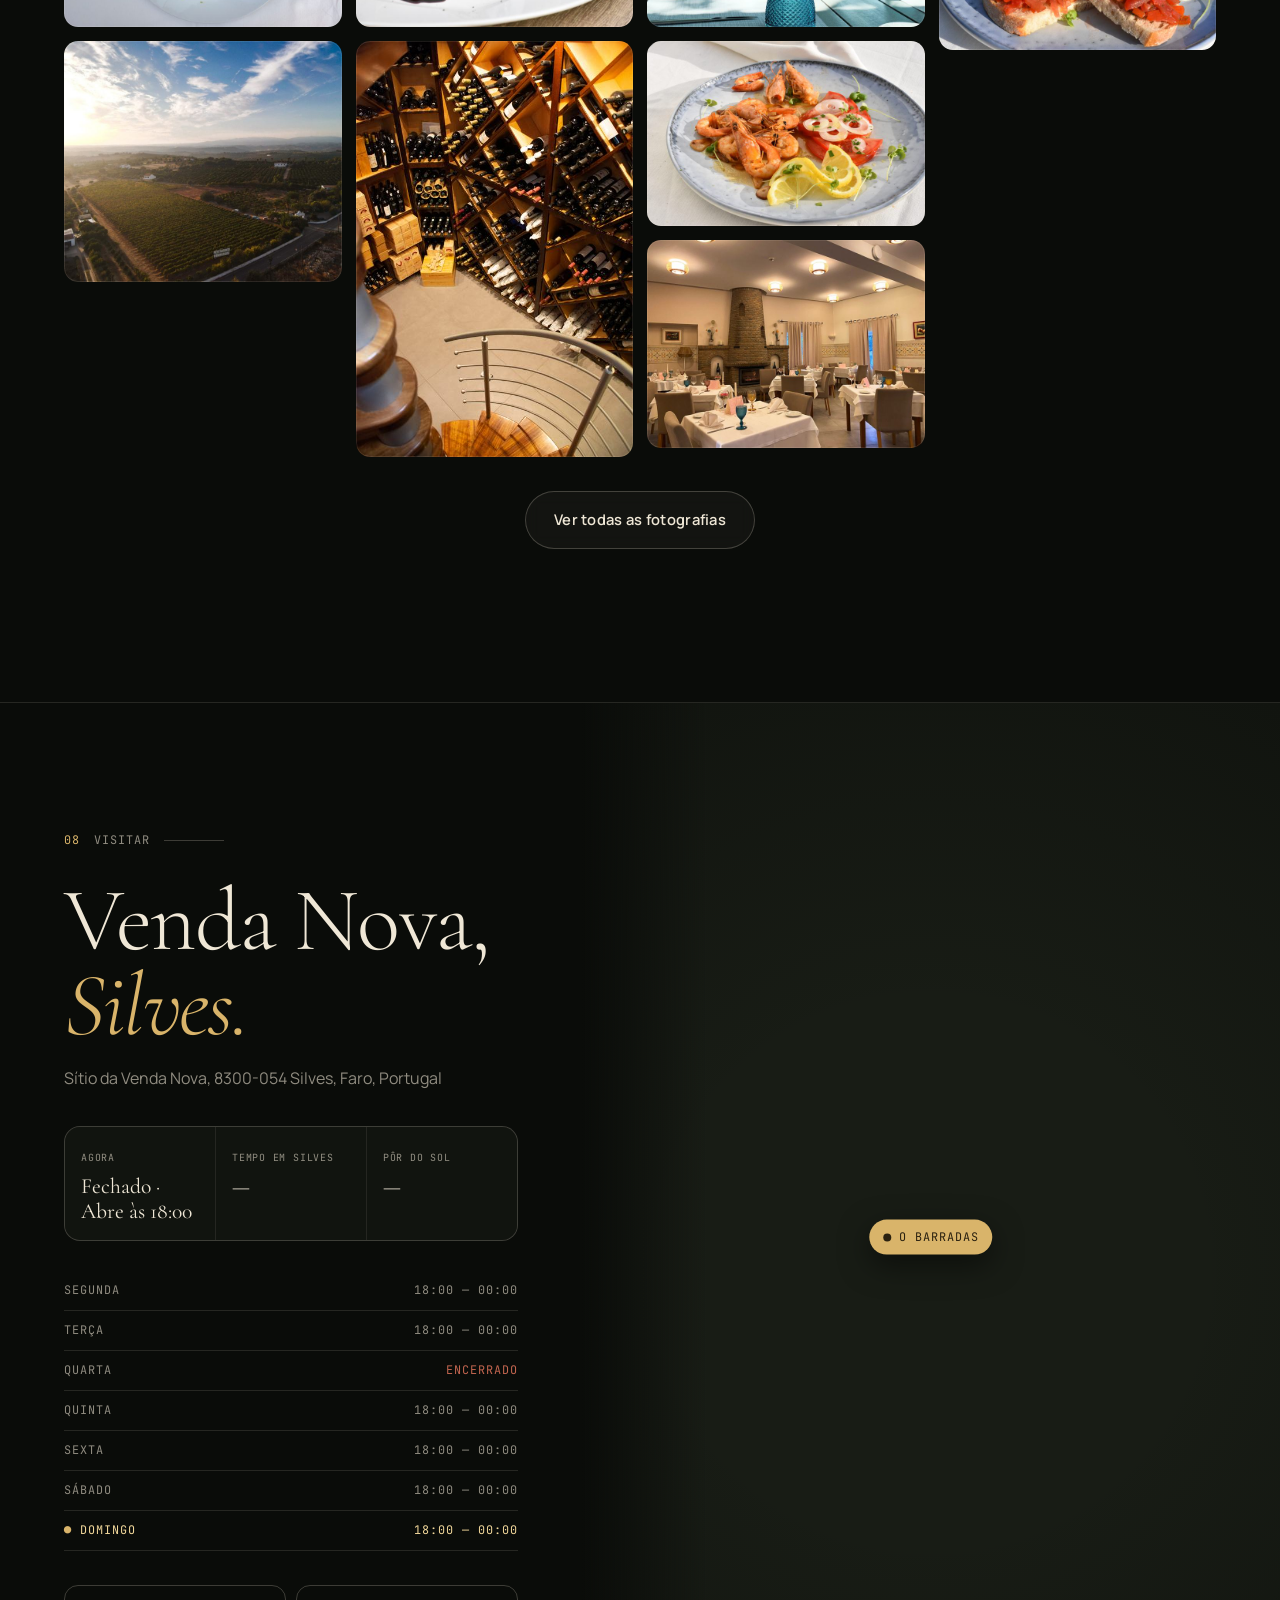
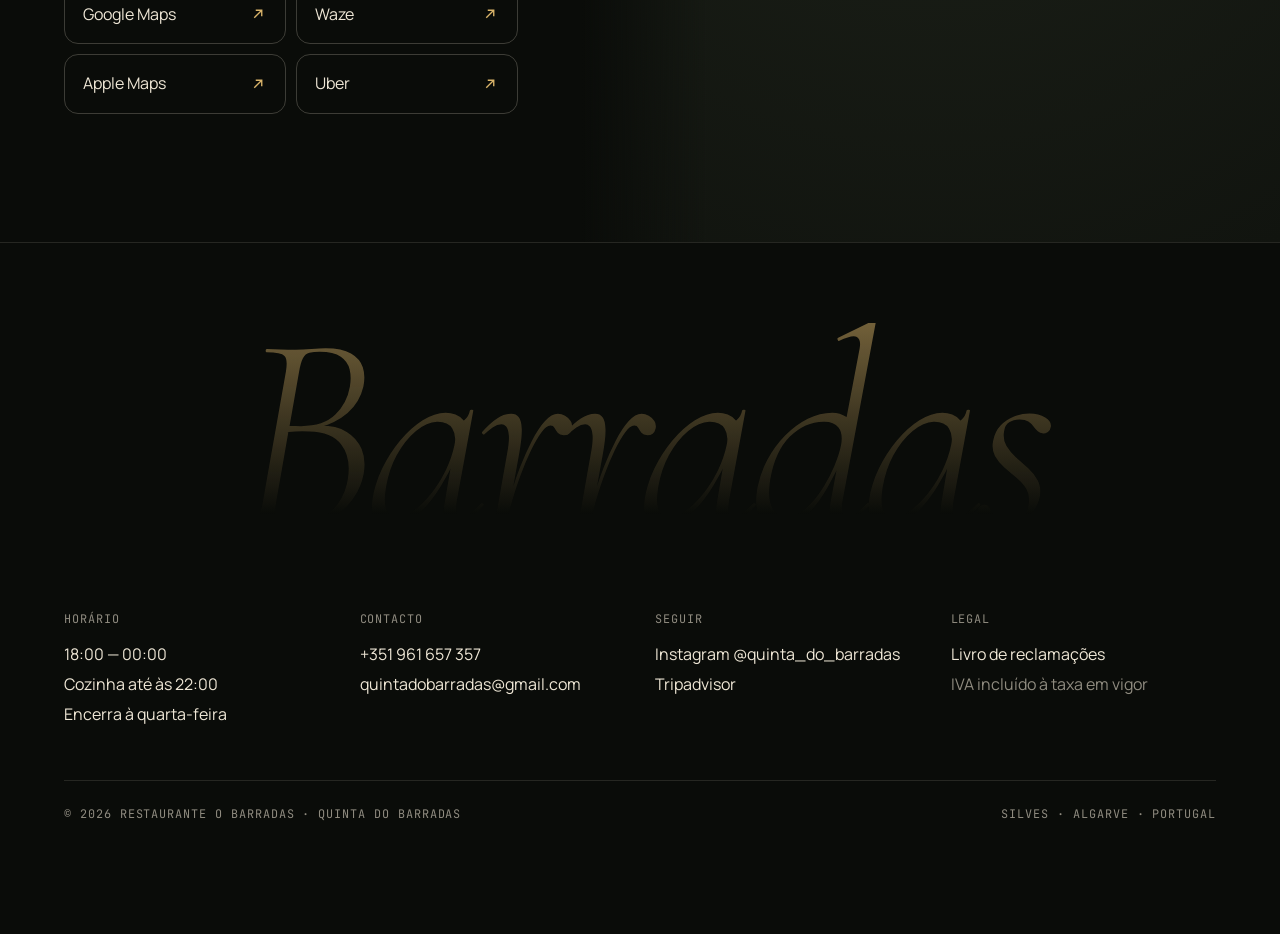
==== commit ac045d7a: "feat: banner golden hour — esplanada cheia ao fim da tarde Co-Authored-By: Claude Opus 5.5 <noreply@" ====
--- a/index.html
+++ b/index.html
@@ -9,7 +9,7 @@
 <meta name="theme-color" content="#0a0c09">
 <meta property="og:title" content="O Barradas — Restaurante & Quinta · Silves">
 <meta property="og:description" content="Jantar sob as árvores, entre laranjais e vinhas. Cozinha portuguesa contemporânea e vinhos da casa premiados.">
-<meta property="og:image" content="img/jardim-noite.jpg">
+<meta property="og:image" content="img/hero-golden.jpg">
 <meta property="og:type" content="restaurant">
 <link rel="icon" href="data:image/svg+xml,%3Csvg xmlns='http://www.w3.org/2000/svg' viewBox='0 0 64 64'%3E%3Ccircle cx='32' cy='32' r='30' fill='%230a0c09'/%3E%3Ccircle cx='32' cy='32' r='14' fill='none' stroke='%23d9b46a' stroke-width='4'/%3E%3Ccircle cx='42' cy='20' r='5' fill='%23d9b46a'/%3E%3C/svg%3E">
 <link rel="preconnect" href="https://fonts.googleapis.com">
@@ -23,7 +23,7 @@
   "name": "O Barradas",
   "alternateName": "Restaurante O Barradas · Quinta do Barradas",
   "url": "https://www.obarradas.com/",
-  "image": "https://www.obarradas.com/img/jardim-noite.jpg",
+  "image": "https://www.obarradas.com/img/hero-golden.jpg",
   "telephone": "+351961657357",
   "email": "quintadobarradas@gmail.com",
   "servesCuisine": ["Portuguesa", "Contemporânea", "Peixe e marisco", "Vegetariana", "Vegan"],
@@ -81,7 +81,7 @@
 
 <!-- 1 · HERO -->
 <section class="hero" id="hero">
-  <div class="hero__media"><picture><source media="(max-width: 700px)" srcset="img/m/jardim-noite-portrait.jpg"><img src="img/jardim-noite.jpg" alt="Esplanada do Barradas à noite, sob árvores iluminadas" fetchpriority="high"></picture></div>
+  <div class="hero__media"><picture><source media="(max-width: 700px)" srcset="img/m/hero-golden-portrait.jpg"><img src="img/hero-golden.jpg" alt="Esplanada do Barradas cheia ao fim da tarde, com luz dourada entre as árvores" fetchpriority="high"></picture></div>
   <canvas class="hero__fx" id="fireflies"></canvas>
   <div class="hero__veil"></div>
 
--- a/css/style.css
+++ b/css/style.css
@@ -87,12 +87,13 @@
 /* ===== HERO ===== */
 .hero{height:100svh;min-height:620px;display:flex;flex-direction:column;justify-content:flex-end;overflow:hidden}
 .hero__media{position:absolute;inset:0;overflow:hidden}
-.hero__media img{width:100%;height:115%;object-fit:cover;transform:scale(1.15);filter:saturate(1.1) contrast(1.05);animation:kb 22s ease-out forwards;will-change:transform}
+.hero__media img{width:100%;height:115%;object-fit:cover;object-position:50% 78%;transform:scale(1.15);filter:saturate(1.1) contrast(1.05);animation:kb 22s ease-out forwards;will-change:transform}
 @keyframes kb{to{transform:scale(1.02)}}
 .hero__fx{position:absolute;inset:0;width:100%;height:100%;mix-blend-mode:screen}
 .hero__veil{position:absolute;inset:0;background:
-  radial-gradient(120% 70% at 50% 0%,rgba(10,12,9,0) 30%,rgba(10,12,9,.5) 70%),
-  linear-gradient(180deg,rgba(10,12,9,.55) 0%,rgba(10,12,9,0) 25%,rgba(10,12,9,.15) 55%,rgba(10,12,9,.95) 100%)}
+  linear-gradient(90deg,rgba(14,11,6,.72) 0%,rgba(14,11,6,.42) 38%,rgba(14,11,6,.05) 68%,rgba(14,11,6,0) 100%),
+  linear-gradient(180deg,rgba(10,12,9,.6) 0%,rgba(10,12,9,0) 22%,rgba(10,12,9,0) 50%,rgba(10,12,9,.55) 80%,rgba(10,12,9,.97) 100%),
+  linear-gradient(200deg,rgba(255,170,80,.14),rgba(255,170,80,0) 50%)}
 .hud{position:absolute;left:var(--pad);right:var(--pad);display:flex;gap:10px;flex-wrap:wrap;z-index:3}
 .hud--top{top:96px}
 .hud__item{display:inline-flex;align-items:center;gap:8px;padding:8px 14px;border:1px solid var(--line-2);border-radius:99px;background:rgba(10,12,9,.35);backdrop-filter:blur(10px);-webkit-backdrop-filter:blur(10px);color:var(--cream-2)}
@@ -779,3 +780,5 @@
   .qb__alt a span{font-size:.72rem}
   .console__actions{grid-template-columns:1fr}
 }
+
+@media (max-width:900px){.hero__veil{background:linear-gradient(180deg,rgba(10,12,9,.5) 0%,rgba(10,12,9,0) 18%,rgba(10,12,9,.05) 40%,rgba(10,12,9,.7) 62%,rgba(10,12,9,.96) 100%)}.hero__media img{object-position:50% 30%}}
